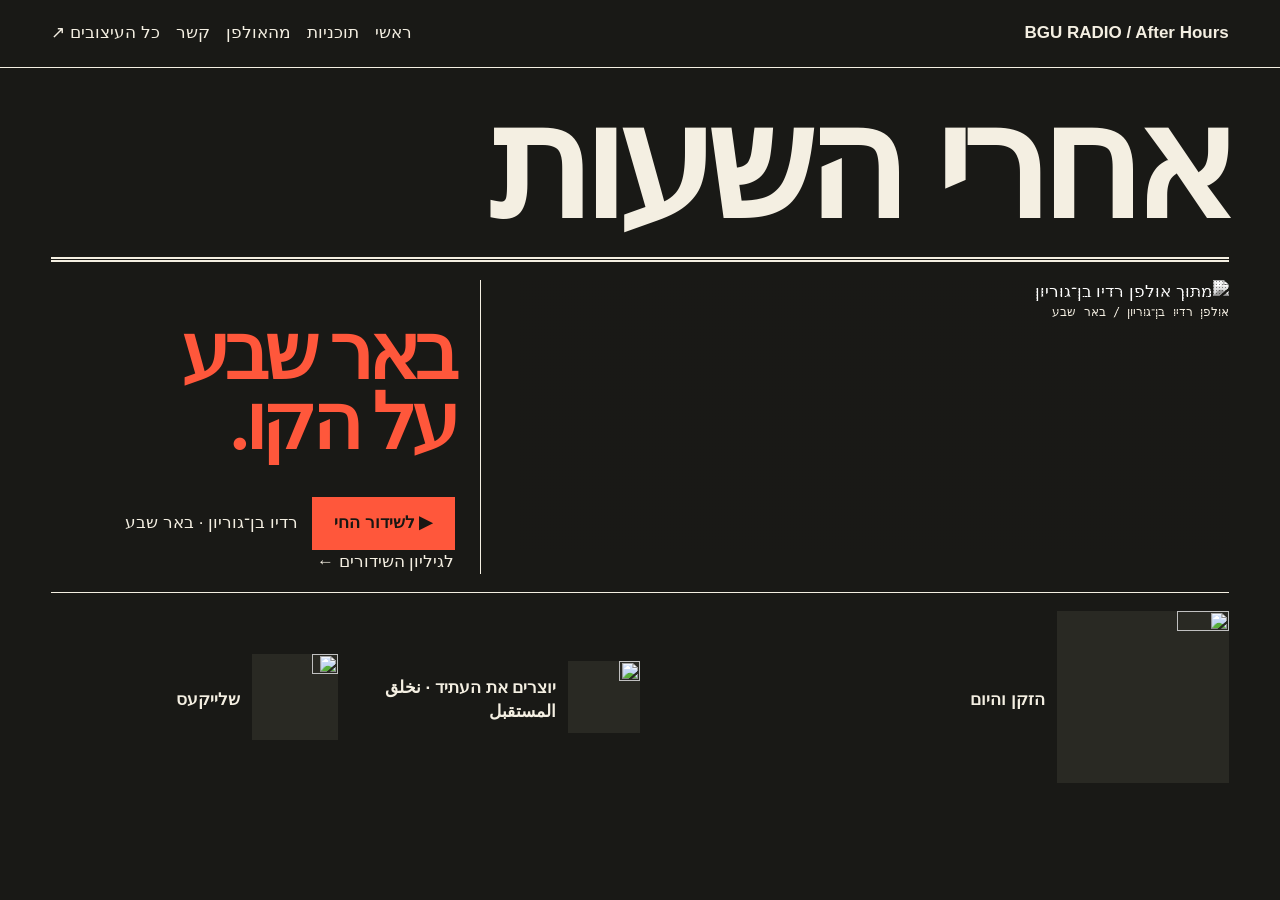
==== index.html @ a6085fd6 "Refine edition-specific archive composition and touch hierarchy" ====
<!doctype html><html dir="rtl" lang="he"><meta charset="utf-8"><meta name="viewport" content="width=device-width,initial-scale=1"><title>After Hours · רדיו בן־גוריון</title><style>*{box-sizing:border-box}body{margin:0;background:var(--bg);color:var(--ink);font:17px/1.45 Arial,sans-serif;padding-bottom:env(safe-area-inset-bottom)}header,main{width:min(1440px,100%);margin:auto;padding-inline:clamp(16px,4vw,70px)}header{min-height:68px;display:flex;align-items:center;justify-content:space-between;gap:14px;border-bottom:1px solid currentColor}nav{display:flex;gap:16px;flex-wrap:wrap}a{color:inherit;text-decoration:none}a:hover{text-decoration:underline}button,input,select{font:inherit;color:inherit;background:var(--panel);border:1px solid currentColor;padding:10px;max-width:100%}button,summary{cursor:pointer}h1,h2,h3,figure,p{margin:0}main{padding-block:24px 70px}h1,h2{line-height:.96;letter-spacing:-.05em}h2{font-size:clamp(28px,4vw,60px);margin-block:.5em}#onair{border:none;padding:14px 22px;background:var(--accent);color:var(--btn);font-weight:800}.receiver{display:flex;gap:14px;align-items:center;flex-wrap:wrap}.receiver span{max-width:28ch}.tile{display:block;min-width:0}.tile img{display:block;width:100%;aspect-ratio:1;object-fit:contain;background:var(--panel)}.tile strong{display:block;margin-top:6px}.tile:hover img{transform:translateY(-3px)}.tile img{transition:transform .24s}.archive{container-type:inline-size}.sleeve-art{position:relative;aspect-ratio:1;margin:0;overflow:hidden;background:var(--paper);color:var(--type);display:grid;align-items:center}.sleeve-art img{width:100%;height:100%;position:absolute;inset:0;object-fit:contain;background:var(--paper)}.letterpress{padding:9%;display:grid;gap:8px}.letterpress strong{line-height:1.05;overflow-wrap:anywhere}.letterpress small{font:12px monospace}.recent-strip{display:flex;overflow:auto;gap:12px}.recent-strip button{flex:0 0 clamp(140px,19%,230px);border:0;padding:0;text-align:start}.recent-strip span,.recent-strip small,.cover-name,summary small{display:block}.recent h3{font-size:28px;margin-block:24px 12px}#groups{display:grid;grid-template-columns:repeat(auto-fit,minmax(min(100%,190px),1fr));gap:20px;margin-top:28px;align-items:start}summary{list-style:none}details[open]{grid-column:1/-1;padding:18px;background:var(--panel)}details[open] summary{max-width:250px}.episode-line{display:flex;gap:14px;width:100%;align-items:center;text-align:start}.episode-line .sleeve-art{width:58px;flex:none}.episode-line small{display:block}#deck:not(:empty){padding:20px;background:var(--panel)}#deck .sleeve-art{max-width:225px}audio,iframe{width:100%;display:block}#stream{display:none}iframe{min-height:250px;border:0}#photo{width:min(100%,620px);max-height:52vh;object-fit:contain;display:block}#credits span{margin-inline-end:12px}[hidden]{display:none!important}.archive button,.archive input{margin-block:4px}section{min-width:0}summary:focus-visible,a:focus-visible,button:focus-visible{outline:3px solid #9976de;outline-offset:3px}@media(max-width:650px){header{align-items:flex-start;flex-direction:column;padding-block:10px;gap:4px}nav{gap:14px;font-size:15px}nav a{padding-block:6px}#groups{grid-template-columns:1fr 1fr;gap:12px}.receiver{gap:8px}.receiver span{font-size:14px}}@media(prefers-reduced-motion:reduce){*,*:before,*:after{animation:none!important;transition:none!important}}:root{--bg:#191916;--ink:#f4efe2;--panel:#292923;--accent:#ff573b;--btn:#171713}.masthead{font-size:clamp(70px,12vw,180px);border-bottom:5px double var(--ink);padding-bottom:18px}.front{display:grid;grid-template-columns:1.65fr 1fr;gap:3vw;padding:18px 0;border-bottom:1px solid}.front figure{position:relative}.front img{width:100%;height:clamp(280px,31vw,440px);object-fit:cover;filter:grayscale(1) contrast(1.12)}figcaption{font:12px monospace}.front article{display:flex;flex-direction:column;justify-content:space-between;border-inline-start:1px solid;padding-inline-start:2vw}.front h2{color:var(--accent);font:900 clamp(55px,6vw,104px)/.91 Georgia,serif;letter-spacing:-.06em}.columns{display:grid;grid-template-columns:2fr 1fr 1fr;gap:16px;margin-top:18px}.columns a{display:flex;align-items:center;gap:12px}.columns img{width:30%}.archive h2{border-block:4px double;font-family:Georgia,serif}.archive #groups{grid-template-columns:2fr 1fr 1fr}.archive details{border-top:2px solid;padding-top:8px}.archive summary{font:bold 24px Georgia,serif}.archive summary small{font:14px monospace}.recent-strip button{background:transparent}@media(max-width:650px){.masthead{font-size:19vw}.front{grid-template-columns:1fr}.front article{display:grid;grid-template-columns:1fr 1fr;gap:10px}.front h2{font-size:46px}.front img{height:28vh}.front a{grid-column:1/-1}.columns{grid-template-columns:1fr}.columns img{width:65px}.archive #groups{grid-template-columns:1fr 1fr}}.archive #groups{display:block}.archive details{padding:12px 0}.archive summary{display:grid;grid-template-columns:minmax(100px,19%) 1fr auto;align-items:center;gap:3%;max-width:none}.archive summary .cover-name{font:900 clamp(25px,4.5vw,76px)/1 Georgia,serif}.archive details[open] summary{max-width:none}.archive .recent-strip button{border-top:2px solid var(--accent);padding-top:8px}.front figure:after{content:"";pointer-events:none;position:absolute;inset:0 0 24px;background-image:radial-gradient(#1b191680 .65px,transparent .85px);background-size:3px 3px}@media(max-width:650px){.archive summary{grid-template-columns:100px 1fr;gap:8px}.archive summary figure{grid-row:span 2}}</style><body data-edition="after-hours"><header><b dir="ltr">BGU RADIO / After Hours</b><nav><a href="#home">ראשי</a><a href="#archive">תוכניות</a><a href="#gallery">מהאולפן</a><a href="#contact">קשר</a><a href="../" target="_blank" rel="noopener">כל העיצובים ↗</a></nav></header><main><section data-page="home"><h1 class="masthead">אחרי השעות</h1><div class="front"><figure><img src="https://qtrypzzcjebvfcihiynt.supabase.co/storage/v1/object/public/base44-prod/public/user_68eeb6ed4dc35dcd85870d6c/b072b77e7_.jpg" alt="מתוך אולפן רדיו בן־גוריון"><figcaption>אולפן רדיו בן־גוריון / באר שבע</figcaption></figure><article><h2>באר שבע<br>על הקו.</h2><div class="receiver"><button id="onair">▶ לשידור החי</button><span id="song">רדיו בן־גוריון · באר שבע</span><audio id="stream" preload="none" src="https://bguradio.co/listen/bguradio/radio.mp3"></audio></div><a href="#archive">לגיליון השידורים ←</a></article></div><div class="columns"><a class="tile" href="#program/%D7%94%D7%96%D7%A7%D7%9F%20%D7%95%D7%94%D7%99%D7%95%D7%9D"><img alt="" src="https://image-cdn-fa.spotifycdn.com/image/ab67656300005f1f829517f4e6b96a2842ede6a0"><strong>הזקן והיום</strong></a><a class="tile" href="#program/%D7%99%D7%95%D7%A6%D7%A8%D7%99%D7%9D%20%D7%90%D7%AA%20%D7%94%D7%A2%D7%AA%D7%99%D7%93%20%C2%B7%20%D9%86%D8%AE%D9%84%D9%82%20%D8%A7%D9%84%D9%85%D8%B3%D8%AA%D9%82%D8%A8%D9%84"><img alt="" src="https://image-cdn-fa.spotifycdn.com/image/ab67656300005f1f78a8c57bec17b2b765a321c3"><strong>יוצרים את העתיד · نخلق المستقبل</strong></a><a class="tile" href="#program/%D7%A9%D7%9C%D7%99%D7%99%D7%A7%D7%A2%D7%A1"><img alt="" src="https://image-cdn-fa.spotifycdn.com/image/ab67656300005f1f22605e929cd873a137c8667e"><strong>שלייקעס</strong></a></div></section><section class="archive" id="archive" data-page="archive" hidden><h2>גיליונות השידור</h2><input type="search" id="query" aria-label="חיפוש תוכנית או שדרן" placeholder="חיפוש תוכנית או שדרן"><div id="deck"></div><p id="total" role="status">טוען הקלטות…</p><div id="groups"></div></section><section data-page="gallery" id="gallery" hidden><h2>מתוך האולפן</h2><img id="photo" alt="צילום מתוך אולפן רדיו בן־גוריון"><button id="prev">הקודמת</button> <span id="count"></span> <button id="next">הבאה</button></section><section data-page="contact" id="contact" hidden><h2>דברו עם האולפן</h2><p>יש לכם רעיון לתוכנית? כתבו לצוות רדיו בן־גוריון.</p><a href="mailto:bguradio2017@gmail.com">bguradio2017@gmail.com</a><p><a href="https://bgu-radio.base44.app/#:~:text=יש%20לכם%20רעיון">לטופס התחנה ↗</a></p><div id="credits"></div></section></main><script src="../main/station.js"></script></body></html>
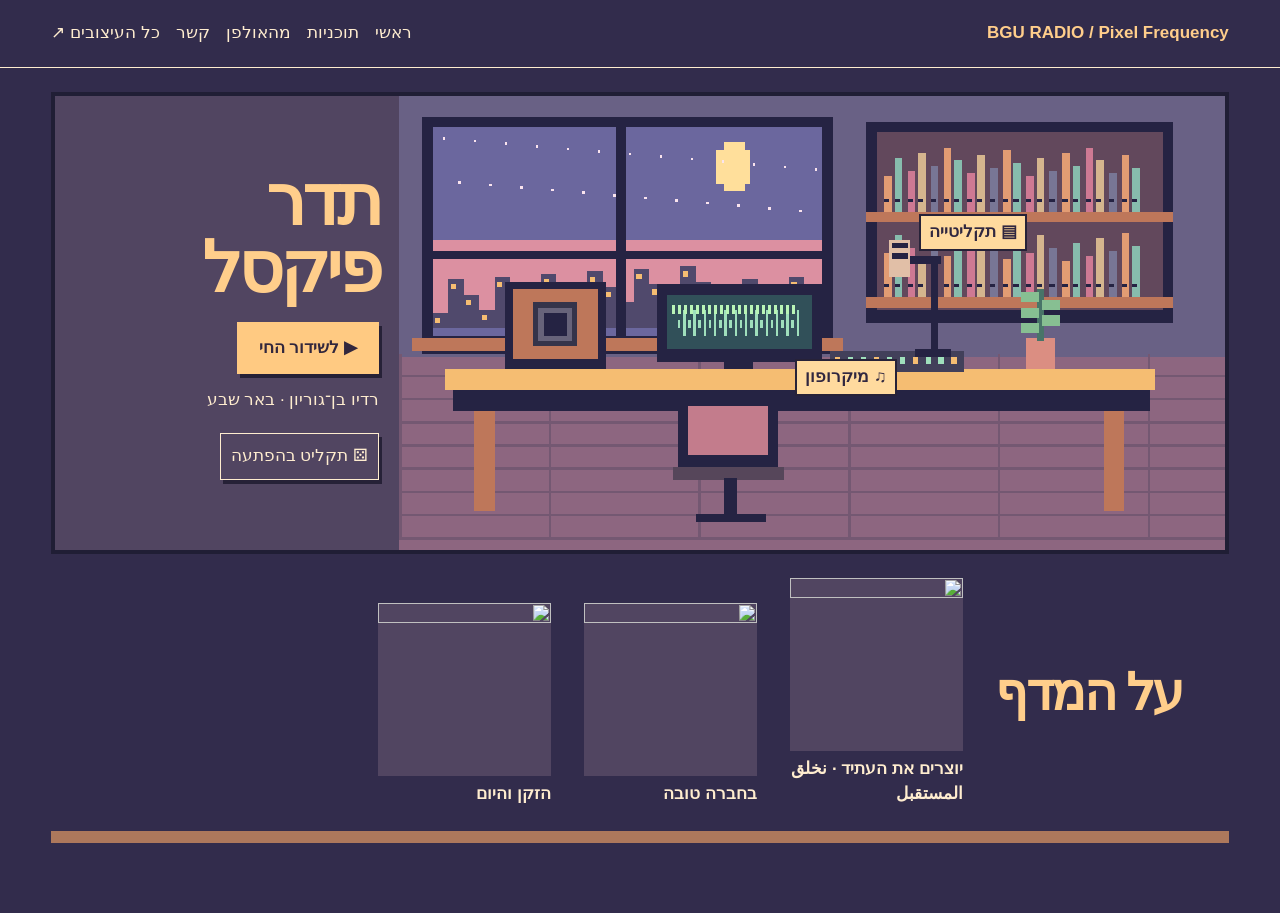
==== commit 5b08f2df: "Refine edition-specific archive composition and touch hierarchy" ====
--- a/index.html
+++ b/index.html
@@ -1 +1,19 @@
-<!doctype html><html dir="rtl" lang="he"><meta charset="utf-8"><meta name="viewport" content="width=device-width,initial-scale=1"><title>After Hours · רדיו בן־גוריון</title><style>*{box-sizing:border-box}body{margin:0;background:var(--bg);color:var(--ink);font:17px/1.45 Arial,sans-serif;padding-bottom:env(safe-area-inset-bottom)}header,main{width:min(1440px,100%);margin:auto;padding-inline:clamp(16px,4vw,70px)}header{min-height:68px;display:flex;align-items:center;justify-content:space-between;gap:14px;border-bottom:1px solid currentColor}nav{display:flex;gap:16px;flex-wrap:wrap}a{color:inherit;text-decoration:none}a:hover{text-decoration:underline}button,input,select{font:inherit;color:inherit;background:var(--panel);border:1px solid currentColor;padding:10px;max-width:100%}button,summary{cursor:pointer}h1,h2,h3,figure,p{margin:0}main{padding-block:24px 70px}h1,h2{line-height:.96;letter-spacing:-.05em}h2{font-size:clamp(28px,4vw,60px);margin-block:.5em}#onair{border:none;padding:14px 22px;background:var(--accent);color:var(--btn);font-weight:800}.receiver{display:flex;gap:14px;align-items:center;flex-wrap:wrap}.receiver span{max-width:28ch}.tile{display:block;min-width:0}.tile img{display:block;width:100%;aspect-ratio:1;object-fit:contain;background:var(--panel)}.tile strong{display:block;margin-top:6px}.tile:hover img{transform:translateY(-3px)}.tile img{transition:transform .24s}.archive{container-type:inline-size}.sleeve-art{position:relative;aspect-ratio:1;margin:0;overflow:hidden;background:var(--paper);color:var(--type);display:grid;align-items:center}.sleeve-art img{width:100%;height:100%;position:absolute;inset:0;object-fit:contain;background:var(--paper)}.letterpress{padding:9%;display:grid;gap:8px}.letterpress strong{line-height:1.05;overflow-wrap:anywhere}.letterpress small{font:12px monospace}.recent-strip{display:flex;overflow:auto;gap:12px}.recent-strip button{flex:0 0 clamp(140px,19%,230px);border:0;padding:0;text-align:start}.recent-strip span,.recent-strip small,.cover-name,summary small{display:block}.recent h3{font-size:28px;margin-block:24px 12px}#groups{display:grid;grid-template-columns:repeat(auto-fit,minmax(min(100%,190px),1fr));gap:20px;margin-top:28px;align-items:start}summary{list-style:none}details[open]{grid-column:1/-1;padding:18px;background:var(--panel)}details[open] summary{max-width:250px}.episode-line{display:flex;gap:14px;width:100%;align-items:center;text-align:start}.episode-line .sleeve-art{width:58px;flex:none}.episode-line small{display:block}#deck:not(:empty){padding:20px;background:var(--panel)}#deck .sleeve-art{max-width:225px}audio,iframe{width:100%;display:block}#stream{display:none}iframe{min-height:250px;border:0}#photo{width:min(100%,620px);max-height:52vh;object-fit:contain;display:block}#credits span{margin-inline-end:12px}[hidden]{display:none!important}.archive button,.archive input{margin-block:4px}section{min-width:0}summary:focus-visible,a:focus-visible,button:focus-visible{outline:3px solid #9976de;outline-offset:3px}@media(max-width:650px){header{align-items:flex-start;flex-direction:column;padding-block:10px;gap:4px}nav{gap:14px;font-size:15px}nav a{padding-block:6px}#groups{grid-template-columns:1fr 1fr;gap:12px}.receiver{gap:8px}.receiver span{font-size:14px}}@media(prefers-reduced-motion:reduce){*,*:before,*:after{animation:none!important;transition:none!important}}:root{--bg:#191916;--ink:#f4efe2;--panel:#292923;--accent:#ff573b;--btn:#171713}.masthead{font-size:clamp(70px,12vw,180px);border-bottom:5px double var(--ink);padding-bottom:18px}.front{display:grid;grid-template-columns:1.65fr 1fr;gap:3vw;padding:18px 0;border-bottom:1px solid}.front figure{position:relative}.front img{width:100%;height:clamp(280px,31vw,440px);object-fit:cover;filter:grayscale(1) contrast(1.12)}figcaption{font:12px monospace}.front article{display:flex;flex-direction:column;justify-content:space-between;border-inline-start:1px solid;padding-inline-start:2vw}.front h2{color:var(--accent);font:900 clamp(55px,6vw,104px)/.91 Georgia,serif;letter-spacing:-.06em}.columns{display:grid;grid-template-columns:2fr 1fr 1fr;gap:16px;margin-top:18px}.columns a{display:flex;align-items:center;gap:12px}.columns img{width:30%}.archive h2{border-block:4px double;font-family:Georgia,serif}.archive #groups{grid-template-columns:2fr 1fr 1fr}.archive details{border-top:2px solid;padding-top:8px}.archive summary{font:bold 24px Georgia,serif}.archive summary small{font:14px monospace}.recent-strip button{background:transparent}@media(max-width:650px){.masthead{font-size:19vw}.front{grid-template-columns:1fr}.front article{display:grid;grid-template-columns:1fr 1fr;gap:10px}.front h2{font-size:46px}.front img{height:28vh}.front a{grid-column:1/-1}.columns{grid-template-columns:1fr}.columns img{width:65px}.archive #groups{grid-template-columns:1fr 1fr}}.archive #groups{display:block}.archive details{padding:12px 0}.archive summary{display:grid;grid-template-columns:minmax(100px,19%) 1fr auto;align-items:center;gap:3%;max-width:none}.archive summary .cover-name{font:900 clamp(25px,4.5vw,76px)/1 Georgia,serif}.archive details[open] summary{max-width:none}.archive .recent-strip button{border-top:2px solid var(--accent);padding-top:8px}.front figure:after{content:"";pointer-events:none;position:absolute;inset:0 0 24px;background-image:radial-gradient(#1b191680 .65px,transparent .85px);background-size:3px 3px}@media(max-width:650px){.archive summary{grid-template-columns:100px 1fr;gap:8px}.archive summary figure{grid-row:span 2}}</style><body data-edition="after-hours"><header><b dir="ltr">BGU RADIO / After Hours</b><nav><a href="#home">ראשי</a><a href="#archive">תוכניות</a><a href="#gallery">מהאולפן</a><a href="#contact">קשר</a><a href="../" target="_blank" rel="noopener">כל העיצובים ↗</a></nav></header><main><section data-page="home"><h1 class="masthead">אחרי השעות</h1><div class="front"><figure><img src="https://qtrypzzcjebvfcihiynt.supabase.co/storage/v1/object/public/base44-prod/public/user_68eeb6ed4dc35dcd85870d6c/b072b77e7_.jpg" alt="מתוך אולפן רדיו בן־גוריון"><figcaption>אולפן רדיו בן־גוריון / באר שבע</figcaption></figure><article><h2>באר שבע<br>על הקו.</h2><div class="receiver"><button id="onair">▶ לשידור החי</button><span id="song">רדיו בן־גוריון · באר שבע</span><audio id="stream" preload="none" src="https://bguradio.co/listen/bguradio/radio.mp3"></audio></div><a href="#archive">לגיליון השידורים ←</a></article></div><div class="columns"><a class="tile" href="#program/%D7%94%D7%96%D7%A7%D7%9F%20%D7%95%D7%94%D7%99%D7%95%D7%9D"><img alt="" src="https://image-cdn-fa.spotifycdn.com/image/ab67656300005f1f829517f4e6b96a2842ede6a0"><strong>הזקן והיום</strong></a><a class="tile" href="#program/%D7%99%D7%95%D7%A6%D7%A8%D7%99%D7%9D%20%D7%90%D7%AA%20%D7%94%D7%A2%D7%AA%D7%99%D7%93%20%C2%B7%20%D9%86%D8%AE%D9%84%D9%82%20%D8%A7%D9%84%D9%85%D8%B3%D8%AA%D9%82%D8%A8%D9%84"><img alt="" src="https://image-cdn-fa.spotifycdn.com/image/ab67656300005f1f78a8c57bec17b2b765a321c3"><strong>יוצרים את העתיד · نخلق المستقبل</strong></a><a class="tile" href="#program/%D7%A9%D7%9C%D7%99%D7%99%D7%A7%D7%A2%D7%A1"><img alt="" src="https://image-cdn-fa.spotifycdn.com/image/ab67656300005f1f22605e929cd873a137c8667e"><strong>שלייקעס</strong></a></div></section><section class="archive" id="archive" data-page="archive" hidden><h2>גיליונות השידור</h2><input type="search" id="query" aria-label="חיפוש תוכנית או שדרן" placeholder="חיפוש תוכנית או שדרן"><div id="deck"></div><p id="total" role="status">טוען הקלטות…</p><div id="groups"></div></section><section data-page="gallery" id="gallery" hidden><h2>מתוך האולפן</h2><img id="photo" alt="צילום מתוך אולפן רדיו בן־גוריון"><button id="prev">הקודמת</button> <span id="count"></span> <button id="next">הבאה</button></section><section data-page="contact" id="contact" hidden><h2>דברו עם האולפן</h2><p>יש לכם רעיון לתוכנית? כתבו לצוות רדיו בן־גוריון.</p><a href="mailto:bguradio2017@gmail.com">bguradio2017@gmail.com</a><p><a href="https://bgu-radio.base44.app/#:~:text=יש%20לכם%20רעיון">לטופס התחנה ↗</a></p><div id="credits"></div></section></main><script src="../main/station.js"></script></body></html>+<!doctype html><html dir="rtl" lang="he"><meta charset="utf-8"><meta name="viewport" content="width=device-width,initial-scale=1"><title>Pixel Frequency · רדיו בן־גוריון</title><style>*{box-sizing:border-box}body{margin:0;background:var(--bg);color:var(--ink);font:17px/1.45 Arial,sans-serif;padding-bottom:env(safe-area-inset-bottom)}header,main{width:min(1440px,100%);margin:auto;padding-inline:clamp(16px,4vw,70px)}header{min-height:68px;display:flex;align-items:center;justify-content:space-between;gap:14px;border-bottom:1px solid currentColor}nav{display:flex;gap:16px;flex-wrap:wrap}a{color:inherit;text-decoration:none}a:hover{text-decoration:underline}button,input,select{font:inherit;color:inherit;background:var(--panel);border:1px solid currentColor;padding:10px;max-width:100%}button,summary{cursor:pointer}h1,h2,h3,figure,p{margin:0}main{padding-block:24px 70px}h1,h2{line-height:.96;letter-spacing:-.05em}h2{font-size:clamp(28px,4vw,60px);margin-block:.5em}#onair{border:none;padding:14px 22px;background:var(--accent);color:var(--btn);font-weight:800}.receiver{display:flex;gap:14px;align-items:center;flex-wrap:wrap}.receiver span{max-width:28ch}.tile{display:block;min-width:0}.tile img{display:block;width:100%;aspect-ratio:1;object-fit:contain;background:var(--panel)}.tile strong{display:block;margin-top:6px}.tile:hover img{transform:translateY(-3px)}.tile img{transition:transform .24s}.archive{container-type:inline-size}.sleeve-art{position:relative;aspect-ratio:1;margin:0;overflow:hidden;background:var(--paper);color:var(--type);display:grid;align-items:center}.sleeve-art img{width:100%;height:100%;position:absolute;inset:0;object-fit:contain;background:var(--paper)}.letterpress{padding:9%;display:grid;gap:8px}.letterpress strong{line-height:1.05;overflow-wrap:anywhere}.letterpress small{font:12px monospace}.recent-strip{display:flex;overflow:auto;gap:12px}.recent-strip button{flex:0 0 clamp(140px,19%,230px);border:0;padding:0;text-align:start}.recent-strip span,.recent-strip small,.cover-name,summary small{display:block}.recent h3{font-size:28px;margin-block:24px 12px}#groups{display:grid;grid-template-columns:repeat(auto-fit,minmax(min(100%,190px),1fr));gap:20px;margin-top:28px;align-items:start}summary{list-style:none}details[open]{grid-column:1/-1;padding:18px;background:var(--panel)}details[open] summary{max-width:250px}.episode-line{display:flex;gap:14px;width:100%;align-items:center;text-align:start}.episode-line .sleeve-art{width:58px;flex:none}.episode-line small{display:block}#deck:not(:empty){padding:20px;background:var(--panel)}#deck .sleeve-art{max-width:225px}audio,iframe{width:100%;display:block}#stream{display:none}iframe{min-height:250px;border:0}#photo{width:min(100%,620px);max-height:52vh;object-fit:contain;display:block}#credits span{margin-inline-end:12px}[hidden]{display:none!important}.archive button,.archive input{margin-block:4px}section{min-width:0}summary:focus-visible,a:focus-visible,button:focus-visible{outline:3px solid #9976de;outline-offset:3px}@media(max-width:650px){header{align-items:flex-start;flex-direction:column;padding-block:10px;gap:4px}nav{gap:14px;font-size:15px}nav a{padding-block:6px}#groups{grid-template-columns:1fr 1fr;gap:12px}.receiver{gap:8px}.receiver span{font-size:14px}}@media(prefers-reduced-motion:reduce){*,*:before,*:after{animation:none!important;transition:none!important}}:root{--bg:#322c4c;--ink:#ffedcf;--panel:#514561;--accent:#ffca82;--btn:#32273d}header b,.radio h1,.rack h2{color:#ffce8b}.studio{display:grid;grid-template-columns:2.4fr 1fr;background:#514561;border:4px solid #201e35}.room{position:relative}.room canvas{width:100%;height:100%;object-fit:fill;display:block;image-rendering:pixelated}.room a,.room button{position:absolute;border:2px solid #272238;background:#ffda9e;color:#302740;padding:4px 8px;font-weight:bold}.shelves{left:63%;top:26%}.mic{left:48%;top:58%}.radio{padding:20px;align-self:center}.radio h1{font-size:clamp(40px,5.5vw,90px);margin-bottom:20px}.radio button{box-shadow:3px 4px #262137}.radio button:active{transform:translate(2px,2px)}#shuffle{margin-top:20px}.rack{display:flex;align-items:end;gap:3%;padding:24px 4%;border-bottom:12px solid #ad785c}.rack .tile{width:16%}.rack h2{align-self:center}.archive #groups{gap:18px 8px}.archive details{border-bottom:8px solid #a67358;padding:4px}.archive summary{border:2px solid #291f38;background:#e7cba5;color:#312940;padding:6px}.playing .mic{animation:lamp 1.5s steps(2,end) infinite}@keyframes lamp{50%{background:#99e4b9}}@media(max-width:650px){.studio{grid-template-columns:1fr}.room{aspect-ratio:320/176}.radio{display:grid;grid-template-columns:1fr auto;gap:8px;padding:12px}.radio h1{font-size:34px;margin:0}.radio .receiver{grid-row:2;grid-column:1/-1}.radio #shuffle{margin:0;font-size:14px}.rack{flex-wrap:wrap;padding:12px 0}.rack h2{width:100%}.rack .tile{width:31%}.room a,.room button{font-size:14px;min-height:38px}}.rack .tile{transition:transform .18s;transform-origin:center bottom}.rack .tile:is(:hover,:focus-visible){transform:rotate(-4deg) translateY(-4px)}.room:after{content:"";position:absolute;pointer-events:none;left:33%;top:46%;width:15%;height:2%;background:repeating-linear-gradient(90deg,#b9f5b6 0 3px,transparent 3px 6px);animation:signal 1.2s steps(5,end) infinite alternate}@keyframes signal{to{clip-path:inset(0 70% 0 0)}}.archive #groups{gap:6px 8px;background:repeating-linear-gradient(0deg,#4a3448 0 4px,#372c46 4px 8px);padding:14px;border:4px solid #211b31}.archive .recent-strip button{background:#261e36;padding:6px;color:#ffe6bf}.archive .recent-strip img{width:100%}.archive summary:focus-visible{outline-color:#a8f7c1}</style><body data-edition="pixel-frequency"><header><b dir="ltr">BGU RADIO / Pixel Frequency</b><nav><a href="#home">ראשי</a><a href="#archive">תוכניות</a><a href="#gallery">מהאולפן</a><a href="#contact">קשר</a><a href="../" target="_blank" rel="noopener">כל העיצובים ↗</a></nav></header><main><section data-page="home"><div class="studio"><div class="room"><canvas width="320" height="176" role="img" aria-label="אולפן מאויר בשעת שקיעה, עם תקליטייה ומיקרופון"></canvas><a class="shelves" href="#archive">▤ תקליטייה</a><button class="mic" onclick="document.getElementById('onair').click()">♫ מיקרופון</button></div><div class="radio"><h1>תדר פיקסל</h1><div class="receiver"><button id="onair">▶ לשידור החי</button><span id="song">רדיו בן־גוריון · באר שבע</span><audio id="stream" preload="none" src="https://bguradio.co/listen/bguradio/radio.mp3"></audio></div><button id="shuffle">⚄ תקליט בהפתעה</button></div></div><section class="rack"><h2>על המדף</h2><a class="tile" href="#program/%D7%99%D7%95%D7%A6%D7%A8%D7%99%D7%9D%20%D7%90%D7%AA%20%D7%94%D7%A2%D7%AA%D7%99%D7%93%20%C2%B7%20%D9%86%D8%AE%D9%84%D9%82%20%D8%A7%D9%84%D9%85%D8%B3%D8%AA%D9%82%D8%A8%D9%84"><img alt="" src="https://image-cdn-fa.spotifycdn.com/image/ab67656300005f1f78a8c57bec17b2b765a321c3"><strong>יוצרים את העתיד · نخلق المستقبل</strong></a><a class="tile" href="#program/%D7%91%D7%97%D7%91%D7%A8%D7%94%20%D7%98%D7%95%D7%91%D7%94"><img alt="" src="https://image-cdn-ak.spotifycdn.com/image/ab67656300005f1f9d10866cc034662153797955"><strong>בחברה טובה</strong></a><a class="tile" href="#program/%D7%94%D7%96%D7%A7%D7%9F%20%D7%95%D7%94%D7%99%D7%95%D7%9D"><img alt="" src="https://image-cdn-fa.spotifycdn.com/image/ab67656300005f1f829517f4e6b96a2842ede6a0"><strong>הזקן והיום</strong></a></section></section><section class="archive" id="archive" data-page="archive" hidden><h2>תקליטיית האולפן</h2><input type="search" id="query" aria-label="חיפוש תוכנית או שדרן" placeholder="חיפוש תוכנית או שדרן"><div id="deck"></div><p id="total" role="status">טוען הקלטות…</p><div id="groups"></div></section><section data-page="gallery" id="gallery" hidden><h2>מתוך האולפן</h2><img id="photo" alt="צילום מתוך אולפן רדיו בן־גוריון"><button id="prev">הקודמת</button> <span id="count"></span> <button id="next">הבאה</button></section><section data-page="contact" id="contact" hidden><h2>דברו עם האולפן</h2><p>יש לכם רעיון לתוכנית? כתבו לצוות רדיו בן־גוריון.</p><a href="mailto:bguradio2017@gmail.com">bguradio2017@gmail.com</a><p><a href="https://bgu-radio.base44.app/#:~:text=יש%20לכם%20רעיון">לטופס התחנה ↗</a></p><div id="credits"></div></section></main><script src="../main/station.js"></script><script>const canvas=document.querySelector('canvas'),ctx=canvas.getContext('2d');
+const rect=(x,y,w,h,c)=>{ctx.fillStyle=c;ctx.fillRect(x,y,w,h)};
+const ink='#252343',wood='#be775a',gold='#f5bd72',mint='#9fe0bc';
+function drawRoom(){
+rect(0,0,320,176,'#696185');rect(0,101,320,75,'#8d6680');
+for(let y=108;y<176;y+=9){rect(0,y,320,1,'#745872');for(let x=y%3*23;x<320;x+=58)rect(x,y-8,1,8,'#745872')}
+rect(9,8,159,92,ink);rect(13,12,151,81,'#6b679e');rect(13,56,151,30,'#dc90a1');rect(123,21,13,13,'#ffdf9b');rect(126,18,8,19,'#ffdf9b');
+for(let i=0;i<25;i++){rect(17+i*6,16+(i*17)%33,1,1,'#fae4ee');let h=6+(i*13)%19;rect(13+i*6,90-h,6,h,'#50496c');rect(14+i*6,92-h,2,2,gold)}
+rect(84,10,4,85,ink);rect(13,60,151,3,ink);rect(5,94,167,5,wood);
+rect(181,10,119,78,ink);rect(185,14,111,69,'#62485c');
+for(let row=0;row<2;row++){for(let i=0;i<22;i++){let x=188+i*4.6|0,h=14+(i*7+row*3)%12;rect(x,45+row*33-h,3,h,['#e29c73','#87bcad','#ce7993','#d5b58e','#787695'][i%5]);rect(x,40+row*33,2,1,ink)}rect(181,45+row*33,119,4,wood)}
+rect(21,111,270,11,ink);rect(18,106,275,8,gold);rect(29,122,8,39,wood);rect(273,122,8,39,wood);
+rect(41,72,39,34,ink);rect(44,75,33,27,wood);for(let k of [0,1,2]){rect(52+k*2,80+k*2,17-k*4,17-k*4,['#35344a','#67637a',ink][k])}
+rect(100,73,64,30,ink);rect(104,77,56,21,'#315059');for(let i=0;i<24;i++){let h=3+(i*7)%14;rect(108+i*2,88-(h>>1),1,h,mint)}rect(126,102,11,4,ink);
+rect(167,99,52,8,'#42405a');for(let i=0;i<10;i++)rect(169+i*5,101,2,3,i%3?mint:gold);
+rect(206,65,3,35,ink);rect(195,62,15,3,ink);rect(190,56,8,14,'#e1bfa7');rect(191,57,6,2,ink);rect(191,61,6,2,ink);rect(200,98,14,3,ink);
+rect(243,94,11,12,'#db8e82');rect(247,75,3,20,'#487468');for(let i=0;i<5;i++)rect(241+i%2*8,76+i*3,7,4,'#87bf92');
+rect(108,117,39,28,ink);rect(112,120,31,19,'#c37c8c');rect(106,144,43,5,'#56465a');rect(126,148,5,14,ink);rect(115,162,27,3,ink);
+}drawRoom();</script></body></html>
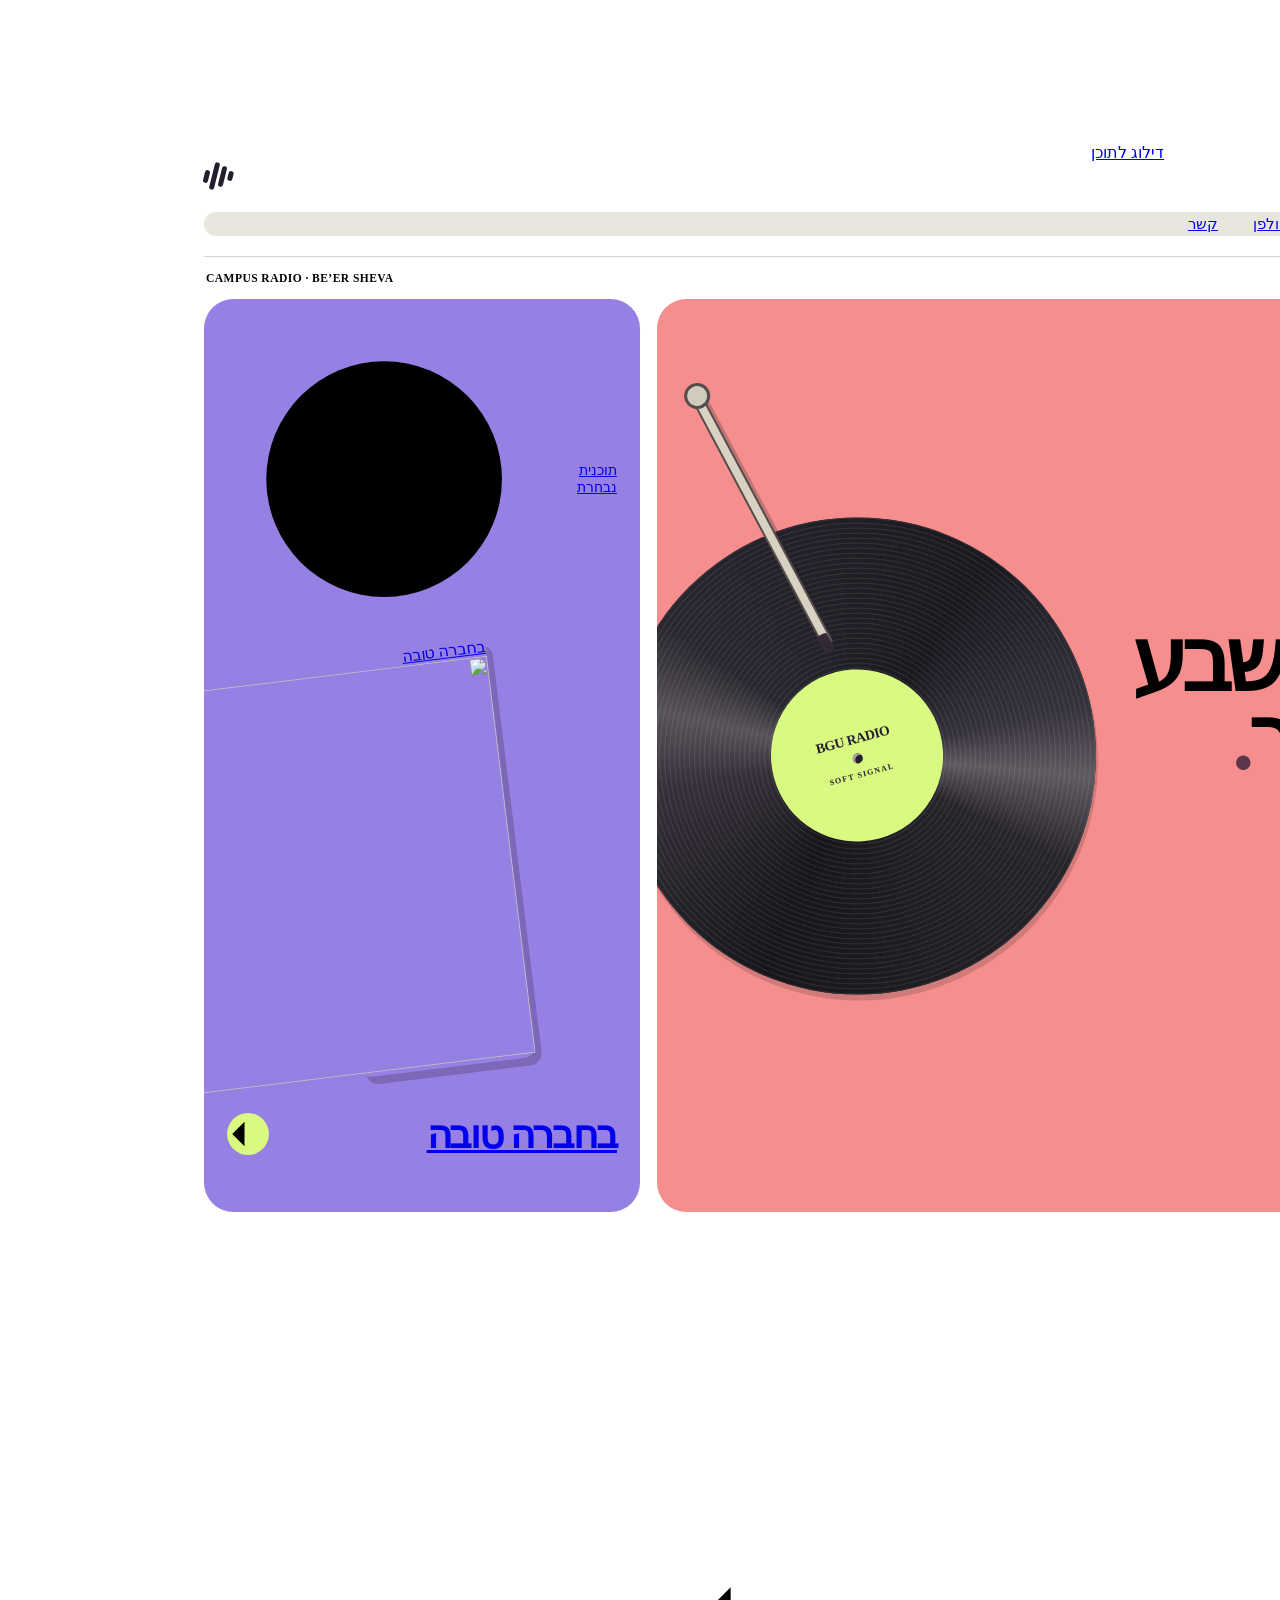
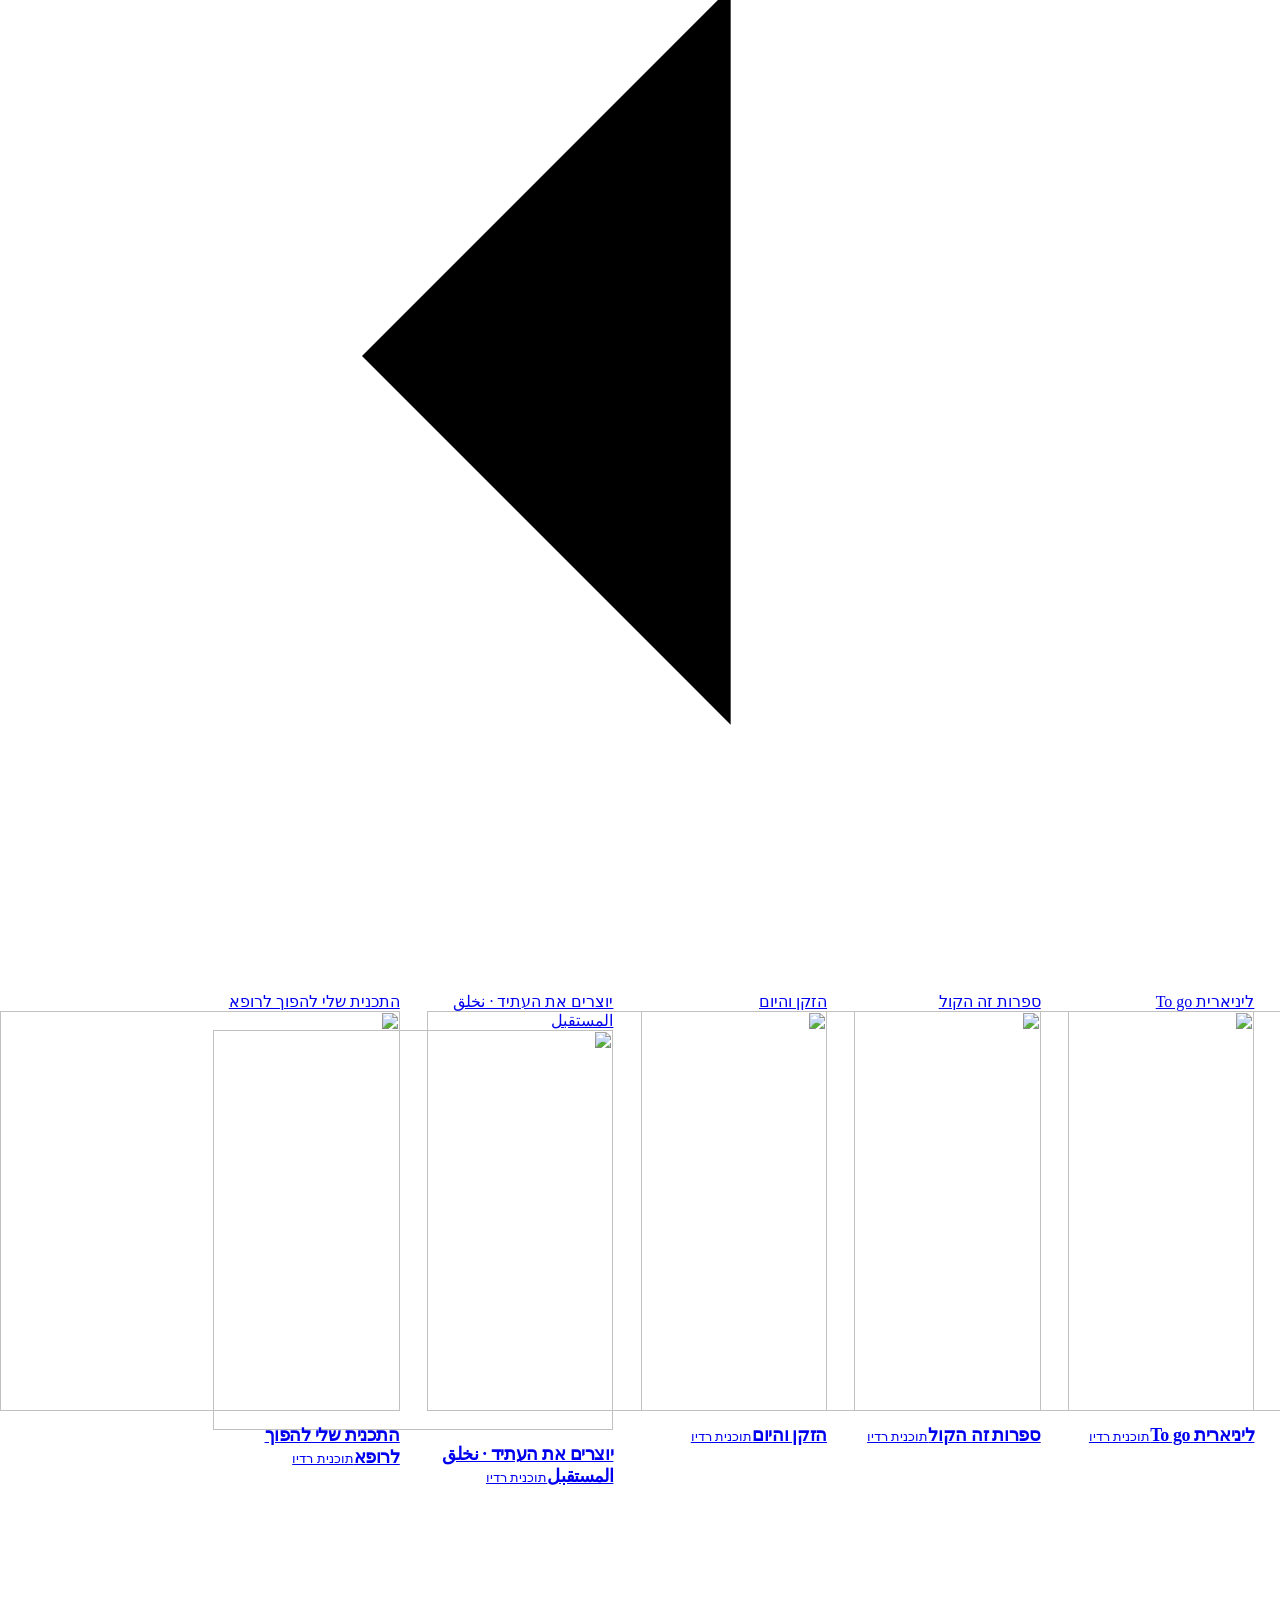
==== commit 58825f79: "Recompose Soft Signal around the live deck and cover library [skip ci]" ====
--- a/index.html
+++ b/index.html
@@ -1,19 +1,43 @@
-<!doctype html><html dir="rtl" lang="he"><meta charset="utf-8"><meta name="viewport" content="width=device-width,initial-scale=1"><title>Pixel Frequency · רדיו בן־גוריון</title><style>*{box-sizing:border-box}body{margin:0;background:var(--bg);color:var(--ink);font:17px/1.45 Arial,sans-serif;padding-bottom:env(safe-area-inset-bottom)}header,main{width:min(1440px,100%);margin:auto;padding-inline:clamp(16px,4vw,70px)}header{min-height:68px;display:flex;align-items:center;justify-content:space-between;gap:14px;border-bottom:1px solid currentColor}nav{display:flex;gap:16px;flex-wrap:wrap}a{color:inherit;text-decoration:none}a:hover{text-decoration:underline}button,input,select{font:inherit;color:inherit;background:var(--panel);border:1px solid currentColor;padding:10px;max-width:100%}button,summary{cursor:pointer}h1,h2,h3,figure,p{margin:0}main{padding-block:24px 70px}h1,h2{line-height:.96;letter-spacing:-.05em}h2{font-size:clamp(28px,4vw,60px);margin-block:.5em}#onair{border:none;padding:14px 22px;background:var(--accent);color:var(--btn);font-weight:800}.receiver{display:flex;gap:14px;align-items:center;flex-wrap:wrap}.receiver span{max-width:28ch}.tile{display:block;min-width:0}.tile img{display:block;width:100%;aspect-ratio:1;object-fit:contain;background:var(--panel)}.tile strong{display:block;margin-top:6px}.tile:hover img{transform:translateY(-3px)}.tile img{transition:transform .24s}.archive{container-type:inline-size}.sleeve-art{position:relative;aspect-ratio:1;margin:0;overflow:hidden;background:var(--paper);color:var(--type);display:grid;align-items:center}.sleeve-art img{width:100%;height:100%;position:absolute;inset:0;object-fit:contain;background:var(--paper)}.letterpress{padding:9%;display:grid;gap:8px}.letterpress strong{line-height:1.05;overflow-wrap:anywhere}.letterpress small{font:12px monospace}.recent-strip{display:flex;overflow:auto;gap:12px}.recent-strip button{flex:0 0 clamp(140px,19%,230px);border:0;padding:0;text-align:start}.recent-strip span,.recent-strip small,.cover-name,summary small{display:block}.recent h3{font-size:28px;margin-block:24px 12px}#groups{display:grid;grid-template-columns:repeat(auto-fit,minmax(min(100%,190px),1fr));gap:20px;margin-top:28px;align-items:start}summary{list-style:none}details[open]{grid-column:1/-1;padding:18px;background:var(--panel)}details[open] summary{max-width:250px}.episode-line{display:flex;gap:14px;width:100%;align-items:center;text-align:start}.episode-line .sleeve-art{width:58px;flex:none}.episode-line small{display:block}#deck:not(:empty){padding:20px;background:var(--panel)}#deck .sleeve-art{max-width:225px}audio,iframe{width:100%;display:block}#stream{display:none}iframe{min-height:250px;border:0}#photo{width:min(100%,620px);max-height:52vh;object-fit:contain;display:block}#credits span{margin-inline-end:12px}[hidden]{display:none!important}.archive button,.archive input{margin-block:4px}section{min-width:0}summary:focus-visible,a:focus-visible,button:focus-visible{outline:3px solid #9976de;outline-offset:3px}@media(max-width:650px){header{align-items:flex-start;flex-direction:column;padding-block:10px;gap:4px}nav{gap:14px;font-size:15px}nav a{padding-block:6px}#groups{grid-template-columns:1fr 1fr;gap:12px}.receiver{gap:8px}.receiver span{font-size:14px}}@media(prefers-reduced-motion:reduce){*,*:before,*:after{animation:none!important;transition:none!important}}:root{--bg:#322c4c;--ink:#ffedcf;--panel:#514561;--accent:#ffca82;--btn:#32273d}header b,.radio h1,.rack h2{color:#ffce8b}.studio{display:grid;grid-template-columns:2.4fr 1fr;background:#514561;border:4px solid #201e35}.room{position:relative}.room canvas{width:100%;height:100%;object-fit:fill;display:block;image-rendering:pixelated}.room a,.room button{position:absolute;border:2px solid #272238;background:#ffda9e;color:#302740;padding:4px 8px;font-weight:bold}.shelves{left:63%;top:26%}.mic{left:48%;top:58%}.radio{padding:20px;align-self:center}.radio h1{font-size:clamp(40px,5.5vw,90px);margin-bottom:20px}.radio button{box-shadow:3px 4px #262137}.radio button:active{transform:translate(2px,2px)}#shuffle{margin-top:20px}.rack{display:flex;align-items:end;gap:3%;padding:24px 4%;border-bottom:12px solid #ad785c}.rack .tile{width:16%}.rack h2{align-self:center}.archive #groups{gap:18px 8px}.archive details{border-bottom:8px solid #a67358;padding:4px}.archive summary{border:2px solid #291f38;background:#e7cba5;color:#312940;padding:6px}.playing .mic{animation:lamp 1.5s steps(2,end) infinite}@keyframes lamp{50%{background:#99e4b9}}@media(max-width:650px){.studio{grid-template-columns:1fr}.room{aspect-ratio:320/176}.radio{display:grid;grid-template-columns:1fr auto;gap:8px;padding:12px}.radio h1{font-size:34px;margin:0}.radio .receiver{grid-row:2;grid-column:1/-1}.radio #shuffle{margin:0;font-size:14px}.rack{flex-wrap:wrap;padding:12px 0}.rack h2{width:100%}.rack .tile{width:31%}.room a,.room button{font-size:14px;min-height:38px}}.rack .tile{transition:transform .18s;transform-origin:center bottom}.rack .tile:is(:hover,:focus-visible){transform:rotate(-4deg) translateY(-4px)}.room:after{content:"";position:absolute;pointer-events:none;left:33%;top:46%;width:15%;height:2%;background:repeating-linear-gradient(90deg,#b9f5b6 0 3px,transparent 3px 6px);animation:signal 1.2s steps(5,end) infinite alternate}@keyframes signal{to{clip-path:inset(0 70% 0 0)}}.archive #groups{gap:6px 8px;background:repeating-linear-gradient(0deg,#4a3448 0 4px,#372c46 4px 8px);padding:14px;border:4px solid #211b31}.archive .recent-strip button{background:#261e36;padding:6px;color:#ffe6bf}.archive .recent-strip img{width:100%}.archive summary:focus-visible{outline-color:#a8f7c1}</style><body data-edition="pixel-frequency"><header><b dir="ltr">BGU RADIO / Pixel Frequency</b><nav><a href="#home">ראשי</a><a href="#archive">תוכניות</a><a href="#gallery">מהאולפן</a><a href="#contact">קשר</a><a href="../" target="_blank" rel="noopener">כל העיצובים ↗</a></nav></header><main><section data-page="home"><div class="studio"><div class="room"><canvas width="320" height="176" role="img" aria-label="אולפן מאויר בשעת שקיעה, עם תקליטייה ומיקרופון"></canvas><a class="shelves" href="#archive">▤ תקליטייה</a><button class="mic" onclick="document.getElementById('onair').click()">♫ מיקרופון</button></div><div class="radio"><h1>תדר פיקסל</h1><div class="receiver"><button id="onair">▶ לשידור החי</button><span id="song">רדיו בן־גוריון · באר שבע</span><audio id="stream" preload="none" src="https://bguradio.co/listen/bguradio/radio.mp3"></audio></div><button id="shuffle">⚄ תקליט בהפתעה</button></div></div><section class="rack"><h2>על המדף</h2><a class="tile" href="#program/%D7%99%D7%95%D7%A6%D7%A8%D7%99%D7%9D%20%D7%90%D7%AA%20%D7%94%D7%A2%D7%AA%D7%99%D7%93%20%C2%B7%20%D9%86%D8%AE%D9%84%D9%82%20%D8%A7%D9%84%D9%85%D8%B3%D8%AA%D9%82%D8%A8%D9%84"><img alt="" src="https://image-cdn-fa.spotifycdn.com/image/ab67656300005f1f78a8c57bec17b2b765a321c3"><strong>יוצרים את העתיד · نخلق المستقبل</strong></a><a class="tile" href="#program/%D7%91%D7%97%D7%91%D7%A8%D7%94%20%D7%98%D7%95%D7%91%D7%94"><img alt="" src="https://image-cdn-ak.spotifycdn.com/image/ab67656300005f1f9d10866cc034662153797955"><strong>בחברה טובה</strong></a><a class="tile" href="#program/%D7%94%D7%96%D7%A7%D7%9F%20%D7%95%D7%94%D7%99%D7%95%D7%9D"><img alt="" src="https://image-cdn-fa.spotifycdn.com/image/ab67656300005f1f829517f4e6b96a2842ede6a0"><strong>הזקן והיום</strong></a></section></section><section class="archive" id="archive" data-page="archive" hidden><h2>תקליטיית האולפן</h2><input type="search" id="query" aria-label="חיפוש תוכנית או שדרן" placeholder="חיפוש תוכנית או שדרן"><div id="deck"></div><p id="total" role="status">טוען הקלטות…</p><div id="groups"></div></section><section data-page="gallery" id="gallery" hidden><h2>מתוך האולפן</h2><img id="photo" alt="צילום מתוך אולפן רדיו בן־גוריון"><button id="prev">הקודמת</button> <span id="count"></span> <button id="next">הבאה</button></section><section data-page="contact" id="contact" hidden><h2>דברו עם האולפן</h2><p>יש לכם רעיון לתוכנית? כתבו לצוות רדיו בן־גוריון.</p><a href="mailto:bguradio2017@gmail.com">bguradio2017@gmail.com</a><p><a href="https://bgu-radio.base44.app/#:~:text=יש%20לכם%20רעיון">לטופס התחנה ↗</a></p><div id="credits"></div></section></main><script src="../main/station.js"></script><script>const canvas=document.querySelector('canvas'),ctx=canvas.getContext('2d');
-const rect=(x,y,w,h,c)=>{ctx.fillStyle=c;ctx.fillRect(x,y,w,h)};
-const ink='#252343',wood='#be775a',gold='#f5bd72',mint='#9fe0bc';
-function drawRoom(){
-rect(0,0,320,176,'#696185');rect(0,101,320,75,'#8d6680');
-for(let y=108;y<176;y+=9){rect(0,y,320,1,'#745872');for(let x=y%3*23;x<320;x+=58)rect(x,y-8,1,8,'#745872')}
-rect(9,8,159,92,ink);rect(13,12,151,81,'#6b679e');rect(13,56,151,30,'#dc90a1');rect(123,21,13,13,'#ffdf9b');rect(126,18,8,19,'#ffdf9b');
-for(let i=0;i<25;i++){rect(17+i*6,16+(i*17)%33,1,1,'#fae4ee');let h=6+(i*13)%19;rect(13+i*6,90-h,6,h,'#50496c');rect(14+i*6,92-h,2,2,gold)}
-rect(84,10,4,85,ink);rect(13,60,151,3,ink);rect(5,94,167,5,wood);
-rect(181,10,119,78,ink);rect(185,14,111,69,'#62485c');
-for(let row=0;row<2;row++){for(let i=0;i<22;i++){let x=188+i*4.6|0,h=14+(i*7+row*3)%12;rect(x,45+row*33-h,3,h,['#e29c73','#87bcad','#ce7993','#d5b58e','#787695'][i%5]);rect(x,40+row*33,2,1,ink)}rect(181,45+row*33,119,4,wood)}
-rect(21,111,270,11,ink);rect(18,106,275,8,gold);rect(29,122,8,39,wood);rect(273,122,8,39,wood);
-rect(41,72,39,34,ink);rect(44,75,33,27,wood);for(let k of [0,1,2]){rect(52+k*2,80+k*2,17-k*4,17-k*4,['#35344a','#67637a',ink][k])}
-rect(100,73,64,30,ink);rect(104,77,56,21,'#315059');for(let i=0;i<24;i++){let h=3+(i*7)%14;rect(108+i*2,88-(h>>1),1,h,mint)}rect(126,102,11,4,ink);
-rect(167,99,52,8,'#42405a');for(let i=0;i<10;i++)rect(169+i*5,101,2,3,i%3?mint:gold);
-rect(206,65,3,35,ink);rect(195,62,15,3,ink);rect(190,56,8,14,'#e1bfa7');rect(191,57,6,2,ink);rect(191,61,6,2,ink);rect(200,98,14,3,ink);
-rect(243,94,11,12,'#db8e82');rect(247,75,3,20,'#487468');for(let i=0;i<5;i++)rect(241+i%2*8,76+i*3,7,4,'#87bf92');
-rect(108,117,39,28,ink);rect(112,120,31,19,'#c37c8c');rect(106,144,43,5,'#56465a');rect(126,148,5,14,ink);rect(115,162,27,3,ink);
-}drawRoom();</script></body></html>+<!doctype html>
+<html lang="he" dir="rtl">
+<head>
+  <meta charset="utf-8"><meta name="viewport" content="width=device-width,initial-scale=1,viewport-fit=cover">
+  <meta name="theme-color" content="#f5f1e9">
+  <meta name="description" content="שידור חי, תוכניות והקלטות מהארכיון של רדיו בן־גוריון בבאר שבע.">
+  <title>Soft Signal · רדיו בן־גוריון</title>
+  <link rel="stylesheet" href="../main/fonts/fonts.css"><link rel="stylesheet" href="../main/core.css"><link rel="stylesheet" href="edition.css">
+</head>
+<body data-edition="soft-signal">
+  <svg class="symbols" xmlns="http://www.w3.org/2000/svg" aria-hidden="true"><defs><symbol id="ic-play" viewBox="0 0 24 24"><path d="m8 4 13 8-13 8z" fill="currentColor" stroke="none"/></symbol><symbol id="ic-pause" viewBox="0 0 24 24"><path d="M6 4h4v16H6zM14 4h4v16h-4z" fill="currentColor" stroke="none"/></symbol><symbol id="ic-air" viewBox="0 0 24 24"><circle cx="12" cy="12" r="2" fill="currentColor"/><path d="M7.2 7.2a6.8 6.8 0 0 0 0 9.6m9.6-9.6a6.8 6.8 0 0 1 0 9.6M4.2 4.2a11 11 0 0 0 0 15.6m15.6-15.6a11 11 0 0 1 0 15.6"/></symbol><symbol id="ic-archive" viewBox="0 0 24 24"><path d="M3 4v16M7 4v16m4-16v16m3-15 5 14 3-1-5-14z"/></symbol><symbol id="ic-photo" viewBox="0 0 24 24"><rect x="3" y="4" width="18" height="16" rx="2"/><path d="m4 16 5-5 4 4 3-3 4 4"/><circle cx="16" cy="8.5" r="1"/></symbol><symbol id="ic-mail" viewBox="0 0 24 24"><rect x="2.5" y="4.5" width="19" height="15" rx="2"/><path d="m3 6 9 7 9-7"/></symbol><symbol id="ic-shuffle" viewBox="0 0 24 24"><path d="M3 6h2.5c5.8 0 6.2 12 12 12H21m-4-4 4 4-4 4M3 18h2.5c2.2 0 3.5-1.5 4.8-4m3.5-5.5C15 6.8 16 6 18 6h3m-4-4 4 4-4 4"/></symbol><symbol id="ic-arrow" viewBox="0 0 24 24"><path d="M21 12H3m7 7-7-7 7-7"/></symbol><symbol id="ic-back" viewBox="0 0 24 24"><path d="M3 12h18m-7 7 7-7-7-7"/></symbol><symbol id="ic-up" viewBox="0 0 24 24"><path d="M5 19 19 5M6 5h13v13"/></symbol><symbol id="ic-search" viewBox="0 0 24 24"><circle cx="10.5" cy="10.5" r="6.5"/><path d="m16 16 5 5"/></symbol><symbol id="ic-close" viewBox="0 0 24 24"><path d="m5 5 14 14M19 5 5 19"/></symbol><symbol id="ic-disc" viewBox="0 0 24 24"><circle cx="12" cy="12" r="9"/><circle cx="12" cy="12" r="2"/><path d="M5 12a7 7 0 0 1 7-7m7 7a7 7 0 0 1-7 7"/></symbol><symbol id="ic-more" viewBox="0 0 24 24"><circle cx="12" cy="5" r="1"/><circle cx="12" cy="12" r="1"/><circle cx="12" cy="19" r="1"/></symbol><symbol id="ic-expand" viewBox="0 0 24 24"><path d="m5 15 7-7 7 7"/></symbol><symbol id="ic-dial" viewBox="0 0 24 24"><path d="M3 20V8h18v12zM5 8l12-6M6 12h5m-5 3h5"/><circle cx="16" cy="14" r="2"/></symbol></defs></svg>
+  <a class="skip" href="#main-content">דילוג לתוכן</a>
+  <header><div class="nav-shell"><a class="identity" aria-label="Soft Signal — דף הבית" href="#home"><span class="signal-mark" aria-hidden="true"><i></i><i></i><i></i><i></i></span><b dir="ltr">SOFT SIGNAL</b></a><nav aria-label="ניווט ראשי"><a data-nav="home" href="#home"><span>גילוי</span></a><a data-nav="archive" href="#archive"><span>ספרייה</span></a><a data-nav="gallery" href="#gallery"><span>מהאולפן</span></a><a data-nav="contact" href="#contact"><span>קשר</span></a></nav><a class="compare-link" href="../" aria-label="לעמוד השוואת העיצובים"><svg class="icon" aria-hidden="true" viewBox="0 0 24 24"><use href="#ic-up"></use></svg><span>כל העיצובים</span></a></div></header>
+  <main id="main-content" tabindex="-1">
+    <section id="home" data-screen="home"><div class="discover-head"><span>רדיו בן־גוריון</span><span lang="en" dir="ltr">CAMPUS RADIO · BE’ER SHEVA</span></div>
+<div class="soft-opening">
+  <article class="turntable">
+    <div class="live-copy"><span class="on-tag"><span class="status-dot" aria-hidden="true"></span> שידור חי</span><h1>באר שבע<br>באוויר<span>.</span></h1><div class="live-line"><button type="button" class="action live-action" data-live aria-pressed="false"><svg class="icon" aria-hidden="true" viewBox="0 0 24 24"><use href="#ic-play"></use></svg><span data-play-label>האזנה לשידור</span></button><small><span data-now dir="auto">רדיו בן־גוריון · באר שבע</span></small></div></div>
+    <div class="disc-stage" aria-hidden="true"><div class="platter"><div class="grooves"></div><div class="disc-label"><span>BGU RADIO</span><i></i><span>SOFT SIGNAL</span></div></div><div class="needle"><b></b></div></div>
+  </article>
+  <a class="pick-feature" href="#program/%D7%91%D7%97%D7%91%D7%A8%D7%94%20%D7%98%D7%95%D7%91%D7%94"><span class="pick-top"><span class="kicker">תוכנית נבחרת</span><svg class="icon" aria-hidden="true" viewBox="0 0 24 24"><use href="#ic-disc"></use></svg></span><div class="pick-art"><span class="cover" data-art><span class="cover-type" aria-hidden="true">בחברה טובה</span><img src="https://image-cdn-fa.spotifycdn.com/image/ab67656300005f1f9d10866cc034662153797955" alt="" width="400" height="400"></span></div><div class="pick-bottom"><h2>בחברה טובה</h2><span class="round-arrow"><svg class="icon" aria-hidden="true" viewBox="0 0 24 24"><use href="#ic-arrow"></use></svg></span></div></a>
+</div>
+<section class="home-collection"><div class="section-line"><h2>על המדף</h2><a class="text-link" href="#archive">לספרייה המלאה<svg class="icon" aria-hidden="true" viewBox="0 0 24 24"><use href="#ic-arrow"></use></svg></a></div><div class="soft-shelves"><a class="sleeve" href="#program/%D7%A9%D7%9C%D7%99%D7%99%D7%A7%D7%A2%D7%A1"><span class="cover" data-art><span class="cover-type" aria-hidden="true">שלייקעס</span><img src="https://image-cdn-fa.spotifycdn.com/image/ab67656300005f1f22605e929cd873a137c8667e" alt="" width="400" height="400"></span><span class="sleeve-info"><strong dir="auto">שלייקעס</strong><small>תוכנית רדיו</small></span><svg class="icon" aria-hidden="true" viewBox="0 0 24 24"><use href="#ic-arrow"></use></svg></a><a class="sleeve" href="#program/%D7%9C%D7%99%D7%A0%D7%99%D7%90%D7%A8%D7%99%D7%AA%20To%20go"><span class="cover" data-art><span class="cover-type" aria-hidden="true">ליניארית To go</span><img src="https://image-cdn-fa.spotifycdn.com/image/ab67656300005f1f37e85e3a5cd156cbcd80d6d2" alt="" width="400" height="400"></span><span class="sleeve-info"><strong dir="auto">ליניארית To go</strong><small>תוכנית רדיו</small></span><svg class="icon" aria-hidden="true" viewBox="0 0 24 24"><use href="#ic-arrow"></use></svg></a><a class="sleeve" href="#program/%D7%A1%D7%A4%D7%A8%D7%95%D7%AA%20%D7%96%D7%94%20%D7%94%D7%A7%D7%95%D7%9C"><span class="cover" data-art><span class="cover-type" aria-hidden="true">ספרות זה הקול</span><img src="https://d3t3ozftmdmh3i.cloudfront.net/production/podcast_uploaded_nologo/9056178/9056178-1600070854061-a559b236ebcb1.jpg" alt="" width="400" height="400"></span><span class="sleeve-info"><strong dir="auto">ספרות זה הקול</strong><small>תוכנית רדיו</small></span><svg class="icon" aria-hidden="true" viewBox="0 0 24 24"><use href="#ic-arrow"></use></svg></a><a class="sleeve" href="#program/%D7%94%D7%96%D7%A7%D7%9F%20%D7%95%D7%94%D7%99%D7%95%D7%9D"><span class="cover" data-art><span class="cover-type" aria-hidden="true">הזקן והיום</span><img src="https://image-cdn-ak.spotifycdn.com/image/ab67656300005f1f829517f4e6b96a2842ede6a0" alt="" width="400" height="400"></span><span class="sleeve-info"><strong dir="auto">הזקן והיום</strong><small>תוכנית רדיו</small></span><svg class="icon" aria-hidden="true" viewBox="0 0 24 24"><use href="#ic-arrow"></use></svg></a><a class="sleeve" href="#program/%D7%99%D7%95%D7%A6%D7%A8%D7%99%D7%9D%20%D7%90%D7%AA%20%D7%94%D7%A2%D7%AA%D7%99%D7%93%20%C2%B7%20%D9%86%D8%AE%D9%84%D9%82%20%D8%A7%D9%84%D9%85%D8%B3%D8%AA%D9%82%D8%A8%D9%84"><span class="cover" data-art><span class="cover-type" aria-hidden="true">יוצרים את העתיד · نخلق المستقبل</span><img src="https://image-cdn-fa.spotifycdn.com/image/ab67656300005f1f78a8c57bec17b2b765a321c3" alt="" width="400" height="400"></span><span class="sleeve-info"><strong dir="auto">יוצרים את העתיד · نخلق المستقبل</strong><small>תוכנית רדיו</small></span><svg class="icon" aria-hidden="true" viewBox="0 0 24 24"><use href="#ic-arrow"></use></svg></a><a class="sleeve" href="#program/%D7%94%D7%AA%D7%9B%D7%A0%D7%99%D7%AA%20%D7%A9%D7%9C%D7%99%20%D7%9C%D7%94%D7%A4%D7%95%D7%9A%20%D7%9C%D7%A8%D7%95%D7%A4%D7%90"><span class="cover" data-art><span class="cover-type" aria-hidden="true">התכנית שלי להפוך לרופא</span><img src="https://image-cdn-fa.spotifycdn.com/image/ab67656300005f1f62838f0710418adb9f424ff2" alt="" width="400" height="400"></span><span class="sleeve-info"><strong dir="auto">התכנית שלי להפוך לרופא</strong><small>תוכנית רדיו</small></span><svg class="icon" aria-hidden="true" viewBox="0 0 24 24"><use href="#ic-arrow"></use></svg></a></div></section>
+<section class="home-recent"><div class="section-line"><h2>נוספו לארכיון</h2><button type="button" data-shuffle class="text-link"><svg class="icon" aria-hidden="true" viewBox="0 0 24 24"><use href="#ic-shuffle"></use></svg> פרק בהפתעה</button></div><div data-latest="4"></div></section></section>
+    <section id="archive" data-screen="archive" hidden><div class="archive-mast"><div><span class="kicker">THE LIBRARY</span><h1>ספריית ההאזנה</h1></div><div class="library-samples" aria-hidden="true"><span class="cover" data-art><span class="cover-type" aria-hidden="true">הזקן והיום</span><img src="https://image-cdn-ak.spotifycdn.com/image/ab67656300005f1f829517f4e6b96a2842ede6a0" alt="" width="400" height="400"></span><span class="cover" data-art><span class="cover-type" aria-hidden="true">שלייקעס</span><img src="https://image-cdn-fa.spotifycdn.com/image/ab67656300005f1f22605e929cd873a137c8667e" alt="" width="400" height="400"></span><span class="cover" data-art><span class="cover-type" aria-hidden="true">בחברה טובה</span><img src="https://image-cdn-fa.spotifycdn.com/image/ab67656300005f1f9d10866cc034662153797955" alt="" width="400" height="400"></span></div></div>
+  <div class="filters"><label class="search"><svg class="icon" aria-hidden="true" viewBox="0 0 24 24"><use href="#ic-search"></use></svg><span class="sr">חיפוש בארכיון</span><input id="query" type="search" placeholder="חיפוש תוכנית, פרק או שם" autocomplete="off"></label>
+    <label class="source-filter"><span class="sr">מקור ההקלטה</span><select id="source"><option value="">כל המקורות</option></select></label>
+    <button class="action secondary" data-shuffle><svg class="icon" aria-hidden="true" viewBox="0 0 24 24"><use href="#ic-shuffle"></use></svg><span>פרק בהפתעה</span></button></div>
+  <section class="archive-fresh" id="fresh"><div class="section-line"><h2>הקלטות אחרונות</h2></div><div data-latest="5"></div></section>
+  <section class="index-section"><div class="section-line"><h2>כל התוכניות</h2><span role="status" id="total">הארכיון נטען…</span></div>
+  <div id="matches" hidden></div><div id="groups"></div><button class="action secondary" id="more" hidden>תוכניות נוספות</button><p id="empty" hidden>אין תוצאות לחיפוש הזה. אפשר לחפש שם תוכנית, פרק או שדרנית.</p></section></section>
+    <section id="detail" data-screen="detail" hidden aria-label="פרטי התוכנית או הפרק" tabindex="-1"></section>
+    <section id="gallery" data-screen="gallery" hidden><div class="aux-title"><span class="kicker">STUDIO ALBUM</span><h1>מהאולפן</h1></div><figure class="photo-figure"><div class="photo-window"><img id="photo" alt="צילום מתוך אולפן רדיו בן־גוריון" width="1100" height="700"></div><figcaption><span>רדיו בן־גוריון · באר שבע</span><div class="photo-controls"><button id="prev" class="icon-button" aria-label="התמונה הקודמת"><svg class="icon" aria-hidden="true" viewBox="0 0 24 24"><use href="#ic-back"></use></svg></button><output id="count" dir="ltr" aria-live="polite"></output><button id="next" class="icon-button" aria-label="התמונה הבאה"><svg class="icon" aria-hidden="true" viewBox="0 0 24 24"><use href="#ic-arrow"></use></svg></button></div></figcaption></figure></section>
+    <section id="contact" data-screen="contact" hidden><div class="aux-title"><span class="kicker">CONTACT</span><h1>דברו איתנו</h1></div><div class="contact-spread"><article class="mail-card"><span class="contact-sign" aria-hidden="true"><svg class="icon" aria-hidden="true" viewBox="0 0 24 24"><use href="#ic-mail"></use></svg></span><h2>יש לכם רעיון לתוכנית?</h2><p>האולפן פתוח לסטודנטיות ולסטודנטים שרוצים לשדר, להפיק ולספר סיפור.</p><a class="email-link" dir="ltr" href="mailto:bguradio2017@gmail.com">bguradio2017@gmail.com</a><a class="text-link" href="https://bgu-radio.base44.app/#:~:text=יש%20לכם%20רעיון" target="_blank" rel="noopener">לטופס של התחנה <svg class="icon" aria-hidden="true" viewBox="0 0 24 24"><use href="#ic-up"></use></svg></a></article><aside class="station-note"><h2>על התחנה</h2><p>רדיו בן־גוריון הוא תחנת הרדיו האינטרנטית של אוניברסיטת בן־גוריון בנגב. באולפן נפגשים מוזיקה, תרבות, יזמות והחיים בקמפוס.</p><h3>שותפים ותומכים</h3><div id="credits"></div></aside></div></section>
+  </main>
+  <aside id="receiver" class="receiver" aria-label="נגן הרדיו" hidden>
+  <div id="receiver-panel" hidden><div class="panel-heading"><strong id="panel-title">נגן</strong><button class="icon-button" id="collapse" aria-label="מזעור הנגן"><svg class="icon" aria-hidden="true" viewBox="0 0 24 24"><use href="#ic-close"></use></svg></button></div>
+  <div id="external-player"></div><div id="timeline" hidden><input id="seek" type="range" min="0" max="1000" value="0" aria-label="מיקום בהקלטה"><span id="times" dir="ltr"></span></div><a id="media-source" class="text-link" target="_blank" rel="noopener" hidden>לעמוד המקור <svg class="icon" aria-hidden="true" viewBox="0 0 24 24"><use href="#ic-up"></use></svg></a></div>
+  <div class="receiver-strip"><button id="dock-play" class="icon-button" aria-label="הפעלת השידור"><svg class="icon" aria-hidden="true" viewBox="0 0 24 24"><use href="#ic-play"></use></svg></button><div class="dock-text"><small id="dock-state">שידור חי</small><strong id="dock-title" dir="auto">רדיו בן־גוריון</strong></div><a id="return-episode" class="text-link" hidden>לפרק <svg class="icon" aria-hidden="true" viewBox="0 0 24 24"><use href="#ic-arrow"></use></svg></a><button id="open-panel" class="icon-button" aria-expanded="false" aria-controls="receiver-panel" aria-label="הרחבת הנגן"><svg class="icon" aria-hidden="true" viewBox="0 0 24 24"><use href="#ic-expand"></use></svg></button></div>
+  <audio id="radio-audio" preload="none"></audio></aside>
+  <div class="sr" role="status" id="announce"></div>
+  <script src="../main/station-info.js"></script><script src="../main/media-map.js"></script><script src="../main/radio.js"></script>
+</body></html>
--- a/edition.css
+++ b/edition.css
@@ -0,0 +1,133 @@
+body {
+  --bg:#f5f2eb; --surface:#fffdf8; --ink:#241e2e; --muted:#5d5566; --accent:#d9fa80; --focus:#6545b7; --line:#d4cfd6; --radius:18px; --coral:#f58e8c; --lilac:#9780e3;
+  --gutter:clamp(16px,4.3vw,76px); --page:1530px;
+}
+.nav-shell {min-height:78px}
+.identity b {font-weight:800;letter-spacing:-.055em;font-size:1.2rem}
+.signal-mark {display:flex;align-items:center;gap:3px;direction:ltr}
+.signal-mark i {background:var(--ink);border-radius:9px;width:5px;height:13px;transform:rotate(14deg)}
+.signal-mark i:nth-child(2) {height:28px}.signal-mark i:nth-child(3) {height:21px}.signal-mark i:last-child {height:10px}
+header nav {background:#e9e5df;border-radius:40px;padding:3px}
+header nav a {padding:0 1.1rem;min-height:40px;border-radius:40px;font-size:.92rem}
+header nav a[aria-current] {background:var(--ink);color:var(--bg)}
+.compare-link,.discover-head {font-size:.8rem;font-weight:550}
+.compare-link .icon {width:16px}
+.discover-head {border-top:1px solid #d9d3d6;display:flex;justify-content:space-between;align-items:center;padding:13px 2px}
+.discover-head [lang=en],.kicker {font-size:.72rem;letter-spacing:.04em}
+.soft-opening {display:grid;grid-template-columns:minmax(0,1.86fr) minmax(0,1fr);gap:clamp(10px,1.35vw,21px)}
+.turntable,.pick-feature {border-radius:clamp(22px,2.3vw,38px);position:relative;overflow:hidden}
+.turntable {isolation:isolate;background:var(--coral);min-height:clamp(320px,28.5vw,445px);display:flex;align-items:stretch}
+.live-copy {position:relative;z-index:2;padding:clamp(20px,2.5vw,43px);width:55%;display:flex;flex-direction:column;align-items:flex-start;justify-content:space-between;gap:16px}
+.live-copy h1 {font-size:clamp(3.1rem,6.9vw,7.35rem);font-weight:760;letter-spacing:-.075em;line-height:.88}
+.live-copy h1 span {color:#5e364c}
+.on-tag {font-size:.83rem;font-weight:670}
+.live-line {min-width:0;max-width:100%}
+.live-line small {display:block;margin-top:8px;font-size:.77rem;overflow:hidden;text-overflow:ellipsis;white-space:nowrap;max-width:27ch}
+.action {border-radius:40px}
+.live-action,.detail-play {background:var(--ink);color:white}
+.disc-stage {pointer-events:none;position:absolute;z-index:1;inset:0 auto 0 0;width:53%;direction:ltr}
+.platter {position:absolute;left:-9%;top:50%;width:111%;aspect-ratio:1;translate:0 -50%;border-radius:50%;background:#201e24;box-shadow:2px 6px 0 #33262b30}
+.grooves {position:absolute;inset:0;border-radius:50%;background:repeating-radial-gradient(circle,transparent 0 2px,#e6d9cf17 2.6px 3.3px,transparent 3.7px 5px),conic-gradient(from 34deg,#1a1920,#35323c 12%,#5f5961 17%,#27252b 23%,#16161b 47%,#35303a 63%,#57535a 69%,#29272f 75%,#1a1920)}
+.disc-label {position:absolute;inset:32%;background:var(--accent);border-radius:50%;color:var(--ink);display:grid;place-content:center;justify-items:center;gap:clamp(3px,.5vw,8px);transform:rotate(-15deg);font-size:clamp(.52rem,1.08vw,1.05rem);font-weight:800;letter-spacing:-.03em;animation:turn 10s linear infinite;animation-play-state:paused}
+.disc-label i {width:10px;height:10px;background:var(--ink);border-radius:50%;box-shadow:inset 2px 2px 0 #aaa1a6}
+.disc-label span:last-child {font-size:.58em;letter-spacing:.15em}
+body[data-live-state=playing] .disc-label {animation-play-state:running}
+@keyframes turn {to{transform:rotate(345deg)}}
+.needle {position:absolute;top:10%;left:9%;width:8px;height:31%;background:#d9d1c1;border:2px solid #554c4c;border-radius:4px;transform:rotate(-28deg);transform-origin:50% 6%;transition:transform .45s cubic-bezier(.2,.7,.2,1);box-shadow:3px 3px 0 #20202b40}
+.needle::before {content:'';position:absolute;top:-10px;left:-8px;width:20px;aspect-ratio:1;border:3px solid #554c4c;background:#d2cbbb;border-radius:50%}
+.needle b {position:absolute;bottom:-8px;left:-3px;width:11px;height:19px;background:#342736;border-radius:3px}
+body[data-live-state=playing] .needle {transform:rotate(-39deg)}
+.pick-feature {background:var(--lilac);padding:clamp(18px,1.8vw,32px);display:grid;grid-template-rows:auto minmax(0,1fr) auto}
+.pick-top,.pick-bottom {display:flex;align-items:center;justify-content:space-between;gap:10px}
+.pick-top .kicker {font-size:.85rem;letter-spacing:0}
+.pick-art {min-height:0;display:grid;place-items:center;padding:10px 0}
+.pick-art .cover {width:clamp(125px,13.8vw,218px);border-radius:12px;transform:rotate(-7deg);transition:transform .35s cubic-bezier(.2,.75,.2,1);box-shadow:6px 8px 0 #59478070}
+.pick-bottom h2 {font-size:clamp(1.45rem,3.05vw,3rem);letter-spacing:-.055em}
+.round-arrow,.detail-top .text-link {background:var(--accent);border-radius:40px}
+.round-arrow {width:42px;height:42px;display:grid;place-items:center}
+.home-collection {margin-top:clamp(26px,3.5vw,52px)}
+.section-line h2,.aux-title h1,.archive-mast h1,.detail-main h1 {letter-spacing:-.052em;font-weight:720}
+.soft-shelves,#groups {display:grid;grid-template-columns:repeat(6,minmax(0,1fr));gap:clamp(10px,1.4vw,22px)}
+.sleeve {display:block}
+.sleeve .cover,.release-row .cover,.episode-row .cover {border-radius:clamp(10px,1.3vw,20px)}
+.sleeve .cover {transition:transform .25s cubic-bezier(.2,.8,.2,1)}
+.sleeve-info {display:block;margin-top:9px}
+.sleeve strong {font-size:clamp(.98rem,1.4vw,1.25rem);letter-spacing:-.02em;line-height:1.24}
+.sleeve>.icon {display:none}
+.sleeve small {margin-top:3px}
+.cover {--cover-bg:#e5dafa;--cover-ink:#4f376b}
+.sleeve:nth-child(3n+2) .cover {--cover-bg:#d8edaa;--cover-ink:#354a22}
+.sleeve:nth-child(3n) .cover {--cover-bg:#f6b7aa;--cover-ink:#622d38}
+[data-latest] {grid-template-columns:repeat(2,minmax(0,1fr));gap:4px 24px}
+.release-row,.episode-row {padding:8px 0;border-bottom:1px solid var(--line)}
+.release-row .icon,.episode-row .icon {margin-inline-start:auto;width:42px;height:42px;padding:10px;border-radius:50%;background:#e9e1f3}
+.archive-mast {background:#e3dafa;border-radius:30px;padding:clamp(20px,3vw,50px);min-height:170px}
+.library-samples {display:flex;direction:ltr;align-items:center;padding-inline-end:15px}
+.library-samples .cover {width:clamp(55px,7vw,102px);border-radius:8px;transform:rotate(-9deg);box-shadow:2px 4px 0 #382a5340}
+.library-samples .cover+.cover {margin-left:-22px;transform:rotate(7deg)}
+.archive-fresh [data-latest] {display:flex;gap:12px;overflow-x:auto;scroll-snap-type:x proximity;padding-bottom:8px}
+.archive-fresh .release-row {scroll-snap-align:start;flex:0 0 210px;display:block;background:#e9e3f4;padding:12px;border-radius:20px;border:0}
+.archive-fresh .release-row>.cover {width:100%;border-radius:12px;margin-bottom:10px}
+.archive-fresh .release-row>.icon {display:none}
+.archive-fresh strong {font-size:.98rem}
+#groups {row-gap:24px}
+.detail-top .text-link {padding:0 1em}
+.detail-hero {background:#e6dcf6;border-radius:30px;padding:clamp(18px,3vw,44px)}
+.detail-hero>.cover {border-radius:20px}
+.detail-body {max-width:960px;margin-inline:auto}
+.photo-window,.mail-card,.station-note {border-radius:26px}
+.photo-window {background:#ebe4f3}
+.photo-controls button {background:var(--accent);border-radius:50%}
+.mail-card,.station-note {padding:clamp(20px,3vw,42px)}
+.mail-card {background:var(--coral)}.station-note {background:#e6dcf6}
+.contact-spread p {color:var(--ink)}
+.receiver {bottom:max(10px,env(safe-area-inset-bottom));width:min(600px,calc(100% - 24px));background:var(--ink);color:var(--bg);border-radius:24px;padding:0;box-shadow:0 4px 20px #241e2d26}
+.receiver-strip {padding:6px 9px}
+.receiver .dock-text small {color:#daccdf}
+#dock-play {border-radius:50%;background:var(--accent);color:var(--ink)}
+.receiver .icon-button {border-radius:50%}
+.receiver-panel,.receiver select {color:inherit}
+button,a {transition:color .18s,background-color .18s,transform .18s}
+button:active,.sleeve:active,.pick-feature:active {transform:scale(.975)}
+@media(hover:hover) {
+ header nav a:hover:not([aria-current]) {background:#dad6d6}
+ .sleeve:hover .cover {transform:translateY(-4px)}
+ .pick-feature:hover .cover {transform:rotate(-3deg) scale(1.04)}
+ .text-link:hover {text-decoration:underline;text-underline-offset:4px}
+ .live-action:hover,.detail-play:hover {background:#403448}
+}
+@media(max-width:900px) {.soft-shelves,#groups{grid-template-columns:repeat(3,minmax(0,1fr))}.turntable{min-height:315px}.live-copy h1{font-size:clamp(3.4rem,7vw,5rem)}}
+@media(max-width:660px) {
+ .nav-shell {padding-block:8px 7px;min-height:0;display:grid;grid-template-columns:1fr auto;gap:6px}
+ header nav {grid-column:1/-1;grid-row:2;justify-content:space-between}
+ header nav a {flex:1;padding:0 .45rem;min-height:42px}
+ .identity,.compare-link {min-height:40px}
+ .discover-head {border:0;font-size:.73rem;padding:8px 1px}
+ .discover-head [lang=en] {font-size:.6rem}
+ .soft-opening {display:flex;flex-direction:column;gap:9px}
+ .turntable {min-height:clamp(246px,61vw,325px)}
+ .live-copy {width:61%;padding:19px 16px;gap:12px}
+ .live-copy h1 {font-size:clamp(3.6rem,13vw,5.2rem)}
+ .disc-stage {width:48%}
+ .platter {width:135%;left:-30%}
+ .needle {left:9%}
+ .live-line small {max-width:23ch;font-size:.7rem}
+ .pick-feature {grid-template-columns:62px minmax(0,1fr) 34px;grid-template-rows:auto auto;column-gap:12px;padding:10px 16px;border-radius:19px;align-items:center}
+ .pick-art {grid-column:1;grid-row:1/3;padding:0}
+ .pick-art .cover {width:55px;transform:rotate(-6deg);border-radius:6px}
+ .pick-top {grid-column:2;grid-row:1;align-self:end}.pick-top .icon {display:none}
+ .pick-bottom {display:contents}.pick-bottom h2 {grid-area:2/2;align-self:start;font-size:1.3rem}.round-arrow{grid-column:3;grid-row:1/3;width:34px;height:34px}
+ .soft-shelves {display:flex;gap:12px;overflow-x:auto;scroll-snap-type:x mandatory;padding:2px 1px 8px}
+ .soft-shelves .sleeve {flex:0 0 clamp(128px,40vw,190px);scroll-snap-align:start}
+ #groups {grid-template-columns:repeat(2,minmax(0,1fr));gap:18px 12px}
+ [data-latest] {grid-template-columns:1fr}
+ .archive-mast {min-height:125px;padding:16px;border-radius:19px}
+ .library-samples .cover {width:45px}
+ .library-samples .cover+.cover {margin-left:-28px}
+ .archive-fresh .release-row {flex-basis:149px;padding:10px}
+ .detail-hero {grid-template-columns:1fr;place-items:center;text-align:center}
+ .detail-actions {justify-content:center}
+ .detail-hero>.cover {width:min(56vw,230px)}
+ .detail-top {margin-block:10px}
+}
+::view-transition-group(active-cover){animation-duration:.34s;animation-timing-function:cubic-bezier(.2,.75,.2,1)}
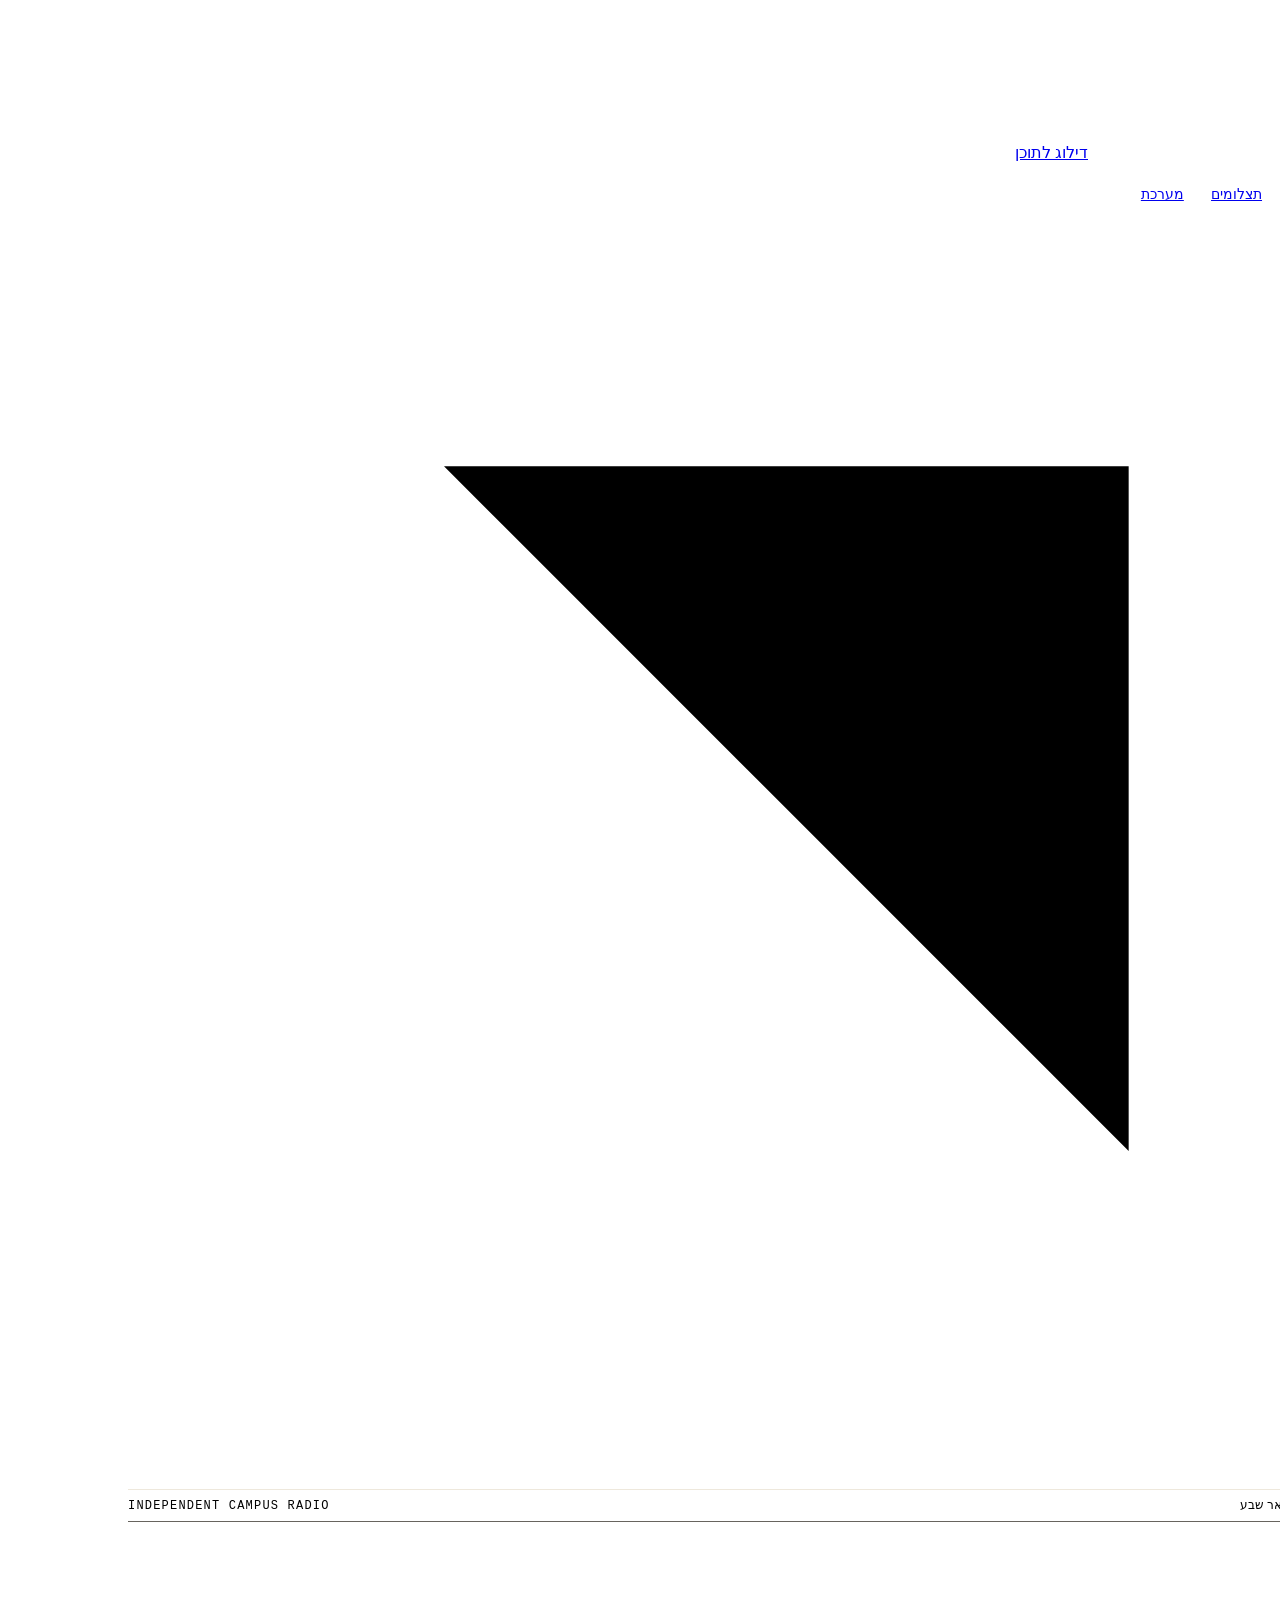
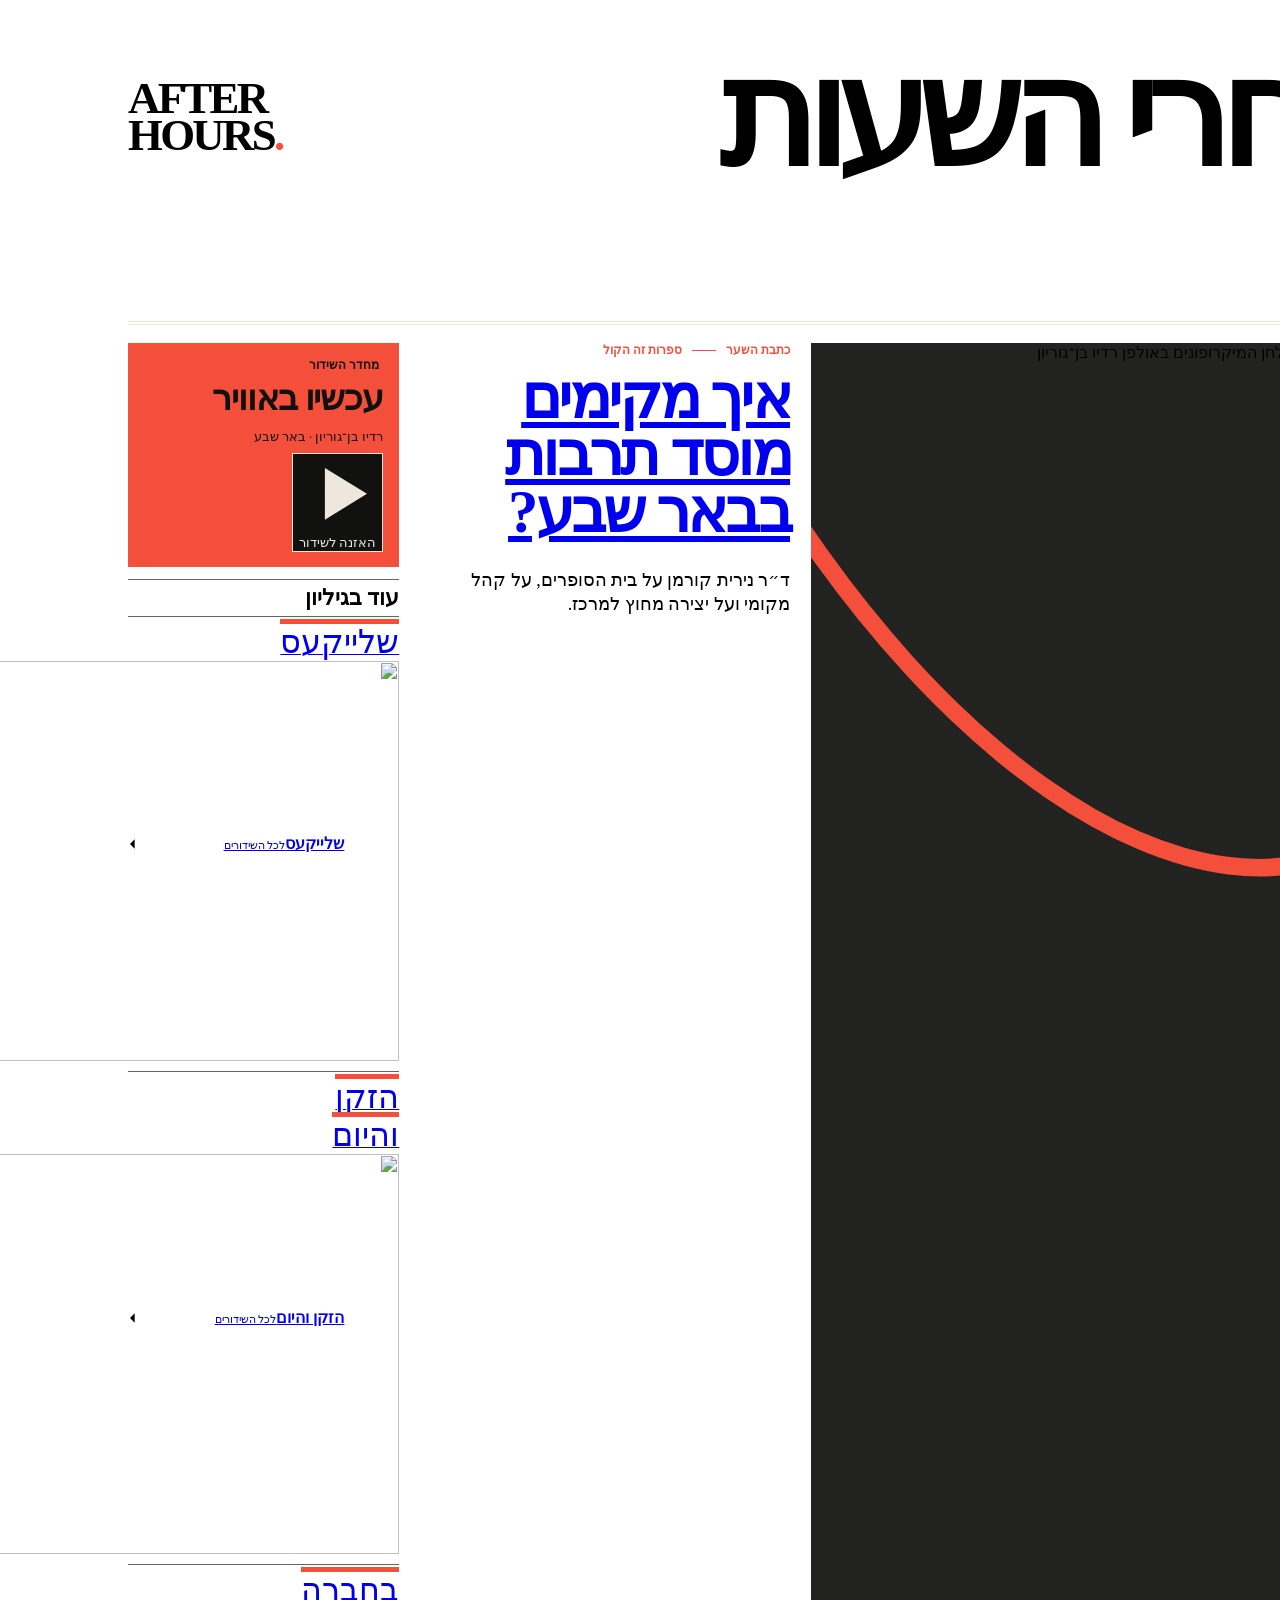
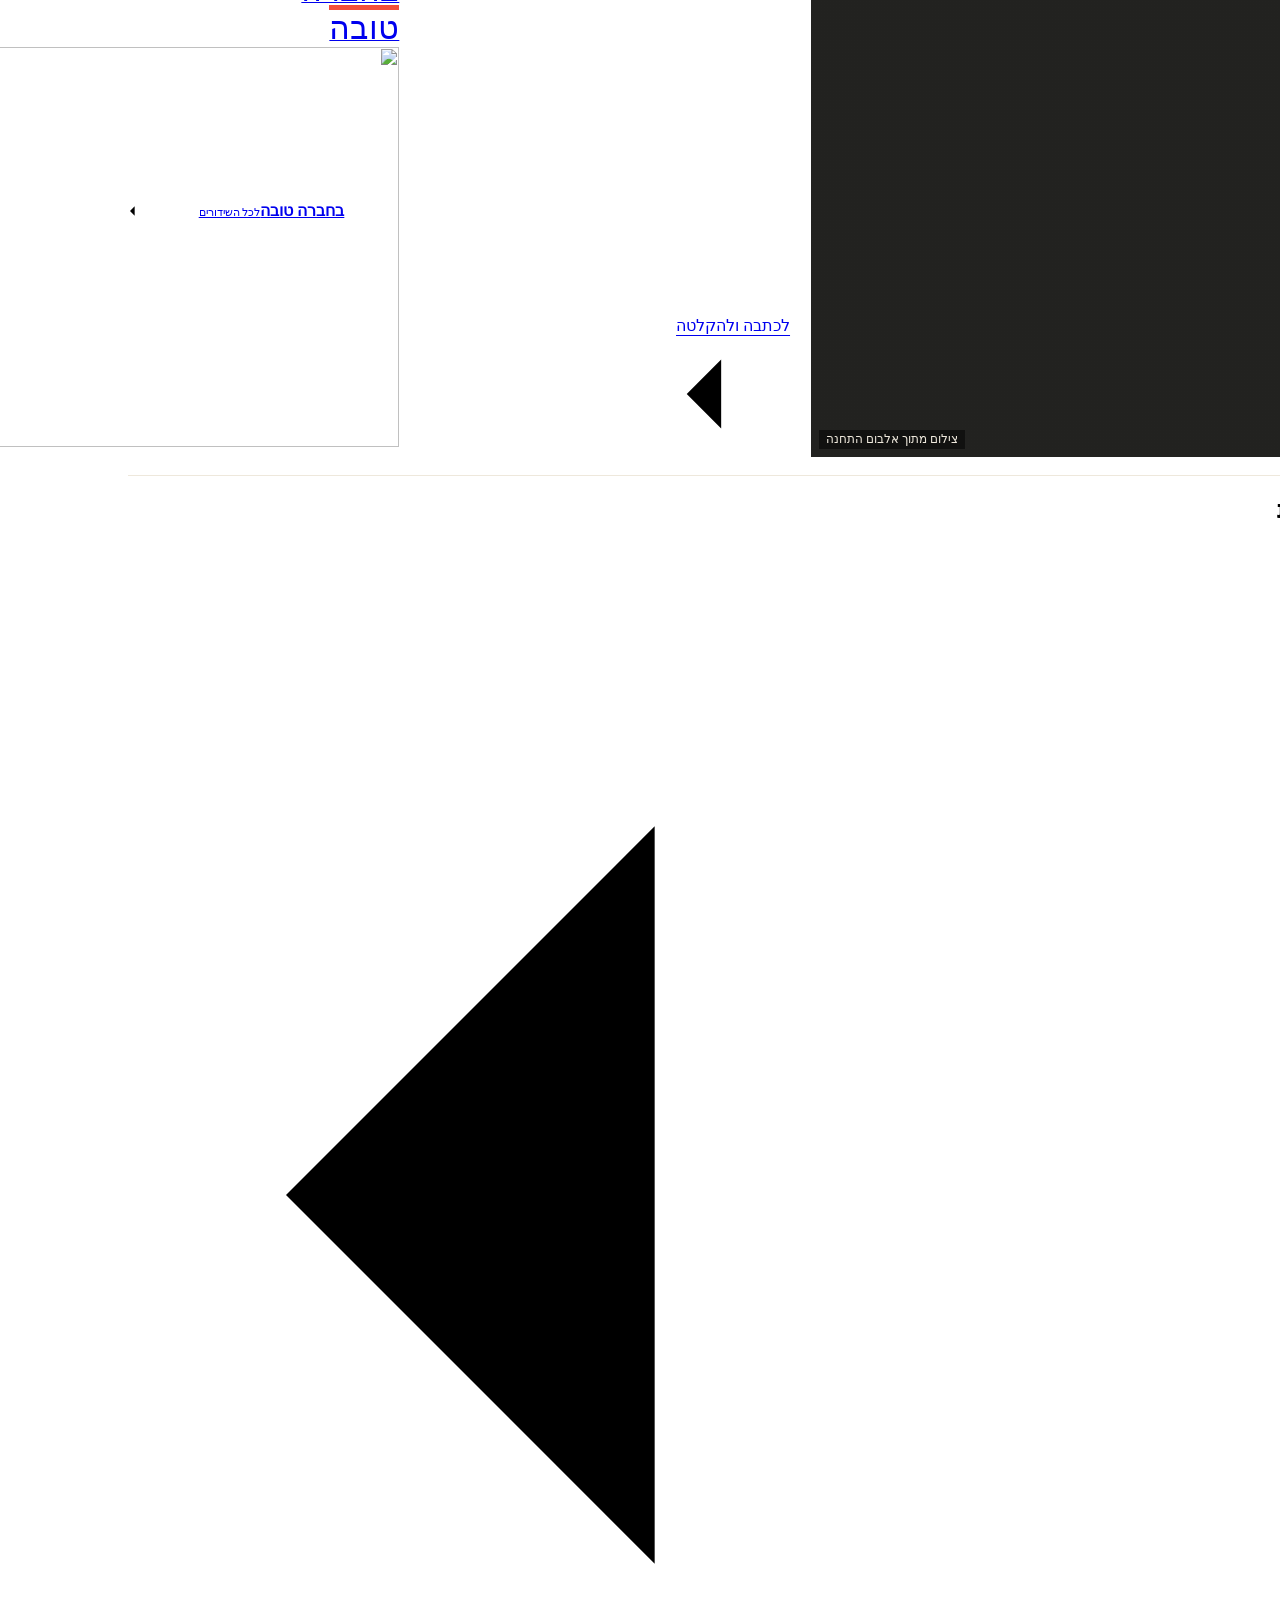
==== commit 76094a0f: "Typeset After Hours as a radio newspaper from front page to episode [skip ci]" ====
--- a/index.html
+++ b/index.html
@@ -2,36 +2,36 @@
 <html lang="he" dir="rtl">
 <head>
   <meta charset="utf-8"><meta name="viewport" content="width=device-width,initial-scale=1,viewport-fit=cover">
-  <meta name="theme-color" content="#f5f1e9">
+  <meta name="theme-color" content="#111111">
   <meta name="description" content="שידור חי, תוכניות והקלטות מהארכיון של רדיו בן־גוריון בבאר שבע.">
-  <title>Soft Signal · רדיו בן־גוריון</title>
+  <title>After Hours · רדיו בן־גוריון</title>
   <link rel="stylesheet" href="../main/fonts/fonts.css"><link rel="stylesheet" href="../main/core.css"><link rel="stylesheet" href="edition.css">
 </head>
-<body data-edition="soft-signal">
+<body data-edition="after-hours">
   <svg class="symbols" xmlns="http://www.w3.org/2000/svg" aria-hidden="true"><defs><symbol id="ic-play" viewBox="0 0 24 24"><path d="m8 4 13 8-13 8z" fill="currentColor" stroke="none"/></symbol><symbol id="ic-pause" viewBox="0 0 24 24"><path d="M6 4h4v16H6zM14 4h4v16h-4z" fill="currentColor" stroke="none"/></symbol><symbol id="ic-air" viewBox="0 0 24 24"><circle cx="12" cy="12" r="2" fill="currentColor"/><path d="M7.2 7.2a6.8 6.8 0 0 0 0 9.6m9.6-9.6a6.8 6.8 0 0 1 0 9.6M4.2 4.2a11 11 0 0 0 0 15.6m15.6-15.6a11 11 0 0 1 0 15.6"/></symbol><symbol id="ic-archive" viewBox="0 0 24 24"><path d="M3 4v16M7 4v16m4-16v16m3-15 5 14 3-1-5-14z"/></symbol><symbol id="ic-photo" viewBox="0 0 24 24"><rect x="3" y="4" width="18" height="16" rx="2"/><path d="m4 16 5-5 4 4 3-3 4 4"/><circle cx="16" cy="8.5" r="1"/></symbol><symbol id="ic-mail" viewBox="0 0 24 24"><rect x="2.5" y="4.5" width="19" height="15" rx="2"/><path d="m3 6 9 7 9-7"/></symbol><symbol id="ic-shuffle" viewBox="0 0 24 24"><path d="M3 6h2.5c5.8 0 6.2 12 12 12H21m-4-4 4 4-4 4M3 18h2.5c2.2 0 3.5-1.5 4.8-4m3.5-5.5C15 6.8 16 6 18 6h3m-4-4 4 4-4 4"/></symbol><symbol id="ic-arrow" viewBox="0 0 24 24"><path d="M21 12H3m7 7-7-7 7-7"/></symbol><symbol id="ic-back" viewBox="0 0 24 24"><path d="M3 12h18m-7 7 7-7-7-7"/></symbol><symbol id="ic-up" viewBox="0 0 24 24"><path d="M5 19 19 5M6 5h13v13"/></symbol><symbol id="ic-search" viewBox="0 0 24 24"><circle cx="10.5" cy="10.5" r="6.5"/><path d="m16 16 5 5"/></symbol><symbol id="ic-close" viewBox="0 0 24 24"><path d="m5 5 14 14M19 5 5 19"/></symbol><symbol id="ic-disc" viewBox="0 0 24 24"><circle cx="12" cy="12" r="9"/><circle cx="12" cy="12" r="2"/><path d="M5 12a7 7 0 0 1 7-7m7 7a7 7 0 0 1-7 7"/></symbol><symbol id="ic-more" viewBox="0 0 24 24"><circle cx="12" cy="5" r="1"/><circle cx="12" cy="12" r="1"/><circle cx="12" cy="19" r="1"/></symbol><symbol id="ic-expand" viewBox="0 0 24 24"><path d="m5 15 7-7 7 7"/></symbol><symbol id="ic-dial" viewBox="0 0 24 24"><path d="M3 20V8h18v12zM5 8l12-6M6 12h5m-5 3h5"/><circle cx="16" cy="14" r="2"/></symbol></defs></svg>
   <a class="skip" href="#main-content">דילוג לתוכן</a>
-  <header><div class="nav-shell"><a class="identity" aria-label="Soft Signal — דף הבית" href="#home"><span class="signal-mark" aria-hidden="true"><i></i><i></i><i></i><i></i></span><b dir="ltr">SOFT SIGNAL</b></a><nav aria-label="ניווט ראשי"><a data-nav="home" href="#home"><span>גילוי</span></a><a data-nav="archive" href="#archive"><span>ספרייה</span></a><a data-nav="gallery" href="#gallery"><span>מהאולפן</span></a><a data-nav="contact" href="#contact"><span>קשר</span></a></nav><a class="compare-link" href="../" aria-label="לעמוד השוואת העיצובים"><svg class="icon" aria-hidden="true" viewBox="0 0 24 24"><use href="#ic-up"></use></svg><span>כל העיצובים</span></a></div></header>
+  <header><div class="paper-bar"><a class="identity" aria-label="רדיו בן־גוריון — עמוד השער" href="#home"><b dir="ltr">BGU RADIO<span class="red-dot">.</span></b></a><nav aria-label="ניווט ראשי"><a data-nav="home" href="#home"><span>שער</span></a><a data-nav="archive" href="#archive"><span>ארכיון</span></a><a data-nav="gallery" href="#gallery"><span>תצלומים</span></a><a data-nav="contact" href="#contact"><span>מערכת</span></a></nav><button type="button" class="action press-live" data-live aria-pressed="false"><svg class="icon" aria-hidden="true" viewBox="0 0 24 24"><use href="#ic-play"></use></svg><span data-play-label>לייב</span></button><a class="compare-link" href="../" aria-label="לעמוד השוואת העיצובים"><svg class="icon" aria-hidden="true" viewBox="0 0 24 24"><use href="#ic-up"></use></svg><span>כל העיצובים</span></a></div></header>
   <main id="main-content" tabindex="-1">
-    <section id="home" data-screen="home"><div class="discover-head"><span>רדיו בן־גוריון</span><span lang="en" dir="ltr">CAMPUS RADIO · BE’ER SHEVA</span></div>
-<div class="soft-opening">
-  <article class="turntable">
-    <div class="live-copy"><span class="on-tag"><span class="status-dot" aria-hidden="true"></span> שידור חי</span><h1>באר שבע<br>באוויר<span>.</span></h1><div class="live-line"><button type="button" class="action live-action" data-live aria-pressed="false"><svg class="icon" aria-hidden="true" viewBox="0 0 24 24"><use href="#ic-play"></use></svg><span data-play-label>האזנה לשידור</span></button><small><span data-now dir="auto">רדיו בן־גוריון · באר שבע</span></small></div></div>
-    <div class="disc-stage" aria-hidden="true"><div class="platter"><div class="grooves"></div><div class="disc-label"><span>BGU RADIO</span><i></i><span>SOFT SIGNAL</span></div></div><div class="needle"><b></b></div></div>
+    <section id="home" data-screen="home"><div class="paper-issue"><span>רדיו בן־גוריון <i></i> באר שבע</span><span lang="en">INDEPENDENT CAMPUS RADIO</span></div>
+<div class="paper-title"><h1>אחרי השעות</h1><span dir="ltr" lang="en">AFTER<br>HOURS<span class="red-dot">.</span></span></div>
+<div class="front-spread">
+  <article class="cover-story">
+    <a class="press-image" href="#episode/https%3A%2F%2Fpodcasters.spotify.com%2Fpod%2Fshow%2Fsifrot-bgu%2Fepisodes%2F3-ejjnmc" aria-label="לפרק עם ד״ר נירית קורמן"><img fetchpriority="high" src="https://qtrypzzcjebvfcihiynt.supabase.co/storage/v1/object/public/base44-prod/public/user_68eeb6ed4dc35dcd85870d6c/b072b77e7_.jpg" alt="שידור סביב שולחן המיקרופונים באולפן רדיו בן־גוריון"><span class="press-stroke" aria-hidden="true"></span><span class="image-caption">צילום מתוך אלבום התחנה</span></a>
+    <div class="lead-story"><span class="story-label">כתבת השער <i></i> ספרות זה הקול</span><a href="#episode/https%3A%2F%2Fpodcasters.spotify.com%2Fpod%2Fshow%2Fsifrot-bgu%2Fepisodes%2F3-ejjnmc"><h2>איך מקימים מוסד תרבות בבאר שבע?</h2></a><p>ד״ר נירית קורמן על בית הסופרים, על קהל מקומי ועל יצירה מחוץ למרכז.</p><a class="text-link" href="#episode/https%3A%2F%2Fpodcasters.spotify.com%2Fpod%2Fshow%2Fsifrot-bgu%2Fepisodes%2F3-ejjnmc">לכתבה ולהקלטה <svg class="icon" aria-hidden="true" viewBox="0 0 24 24"><use href="#ic-arrow"></use></svg></a></div>
   </article>
-  <a class="pick-feature" href="#program/%D7%91%D7%97%D7%91%D7%A8%D7%94%20%D7%98%D7%95%D7%91%D7%94"><span class="pick-top"><span class="kicker">תוכנית נבחרת</span><svg class="icon" aria-hidden="true" viewBox="0 0 24 24"><use href="#ic-disc"></use></svg></span><div class="pick-art"><span class="cover" data-art><span class="cover-type" aria-hidden="true">בחברה טובה</span><img src="https://image-cdn-fa.spotifycdn.com/image/ab67656300005f1f9d10866cc034662153797955" alt="" width="400" height="400"></span></div><div class="pick-bottom"><h2>בחברה טובה</h2><span class="round-arrow"><svg class="icon" aria-hidden="true" viewBox="0 0 24 24"><use href="#ic-arrow"></use></svg></span></div></a>
+  <aside class="news-wire"><div class="live-box"><span class="story-label"><span class="status-dot" aria-hidden="true"></span> מחדר השידור</span><h2>עכשיו באוויר</h2><p><span data-now dir="auto">רדיו בן־גוריון · באר שבע</span></p><button type="button" class="action live-action" data-live aria-pressed="false"><svg class="icon" aria-hidden="true" viewBox="0 0 24 24"><use href="#ic-play"></use></svg><span data-play-label>האזנה לשידור</span></button></div><div class="wire-contents"><h3>עוד בגיליון</h3><a class="sleeve" href="#program/%D7%A9%D7%9C%D7%99%D7%99%D7%A7%D7%A2%D7%A1"><span class="cover" data-art><span class="cover-type" aria-hidden="true">שלייקעס</span><img src="https://image-cdn-fa.spotifycdn.com/image/ab67656300005f1f22605e929cd873a137c8667e" alt="" width="400" height="400"></span><span class="sleeve-info"><strong dir="auto">שלייקעס</strong><small>לכל השידורים</small></span><svg class="icon" aria-hidden="true" viewBox="0 0 24 24"><use href="#ic-arrow"></use></svg></a><a class="sleeve" href="#program/%D7%94%D7%96%D7%A7%D7%9F%20%D7%95%D7%94%D7%99%D7%95%D7%9D"><span class="cover" data-art><span class="cover-type" aria-hidden="true">הזקן והיום</span><img src="https://image-cdn-ak.spotifycdn.com/image/ab67656300005f1f829517f4e6b96a2842ede6a0" alt="" width="400" height="400"></span><span class="sleeve-info"><strong dir="auto">הזקן והיום</strong><small>לכל השידורים</small></span><svg class="icon" aria-hidden="true" viewBox="0 0 24 24"><use href="#ic-arrow"></use></svg></a><a class="sleeve" href="#program/%D7%91%D7%97%D7%91%D7%A8%D7%94%20%D7%98%D7%95%D7%91%D7%94"><span class="cover" data-art><span class="cover-type" aria-hidden="true">בחברה טובה</span><img src="https://image-cdn-fa.spotifycdn.com/image/ab67656300005f1f9d10866cc034662153797955" alt="" width="400" height="400"></span><span class="sleeve-info"><strong dir="auto">בחברה טובה</strong><small>לכל השידורים</small></span><svg class="icon" aria-hidden="true" viewBox="0 0 24 24"><use href="#ic-arrow"></use></svg></a></div></aside>
 </div>
-<section class="home-collection"><div class="section-line"><h2>על המדף</h2><a class="text-link" href="#archive">לספרייה המלאה<svg class="icon" aria-hidden="true" viewBox="0 0 24 24"><use href="#ic-arrow"></use></svg></a></div><div class="soft-shelves"><a class="sleeve" href="#program/%D7%A9%D7%9C%D7%99%D7%99%D7%A7%D7%A2%D7%A1"><span class="cover" data-art><span class="cover-type" aria-hidden="true">שלייקעס</span><img src="https://image-cdn-fa.spotifycdn.com/image/ab67656300005f1f22605e929cd873a137c8667e" alt="" width="400" height="400"></span><span class="sleeve-info"><strong dir="auto">שלייקעס</strong><small>תוכנית רדיו</small></span><svg class="icon" aria-hidden="true" viewBox="0 0 24 24"><use href="#ic-arrow"></use></svg></a><a class="sleeve" href="#program/%D7%9C%D7%99%D7%A0%D7%99%D7%90%D7%A8%D7%99%D7%AA%20To%20go"><span class="cover" data-art><span class="cover-type" aria-hidden="true">ליניארית To go</span><img src="https://image-cdn-fa.spotifycdn.com/image/ab67656300005f1f37e85e3a5cd156cbcd80d6d2" alt="" width="400" height="400"></span><span class="sleeve-info"><strong dir="auto">ליניארית To go</strong><small>תוכנית רדיו</small></span><svg class="icon" aria-hidden="true" viewBox="0 0 24 24"><use href="#ic-arrow"></use></svg></a><a class="sleeve" href="#program/%D7%A1%D7%A4%D7%A8%D7%95%D7%AA%20%D7%96%D7%94%20%D7%94%D7%A7%D7%95%D7%9C"><span class="cover" data-art><span class="cover-type" aria-hidden="true">ספרות זה הקול</span><img src="https://d3t3ozftmdmh3i.cloudfront.net/production/podcast_uploaded_nologo/9056178/9056178-1600070854061-a559b236ebcb1.jpg" alt="" width="400" height="400"></span><span class="sleeve-info"><strong dir="auto">ספרות זה הקול</strong><small>תוכנית רדיו</small></span><svg class="icon" aria-hidden="true" viewBox="0 0 24 24"><use href="#ic-arrow"></use></svg></a><a class="sleeve" href="#program/%D7%94%D7%96%D7%A7%D7%9F%20%D7%95%D7%94%D7%99%D7%95%D7%9D"><span class="cover" data-art><span class="cover-type" aria-hidden="true">הזקן והיום</span><img src="https://image-cdn-ak.spotifycdn.com/image/ab67656300005f1f829517f4e6b96a2842ede6a0" alt="" width="400" height="400"></span><span class="sleeve-info"><strong dir="auto">הזקן והיום</strong><small>תוכנית רדיו</small></span><svg class="icon" aria-hidden="true" viewBox="0 0 24 24"><use href="#ic-arrow"></use></svg></a><a class="sleeve" href="#program/%D7%99%D7%95%D7%A6%D7%A8%D7%99%D7%9D%20%D7%90%D7%AA%20%D7%94%D7%A2%D7%AA%D7%99%D7%93%20%C2%B7%20%D9%86%D8%AE%D9%84%D9%82%20%D8%A7%D9%84%D9%85%D8%B3%D8%AA%D9%82%D8%A8%D9%84"><span class="cover" data-art><span class="cover-type" aria-hidden="true">יוצרים את העתיד · نخلق المستقبل</span><img src="https://image-cdn-fa.spotifycdn.com/image/ab67656300005f1f78a8c57bec17b2b765a321c3" alt="" width="400" height="400"></span><span class="sleeve-info"><strong dir="auto">יוצרים את העתיד · نخلق المستقبل</strong><small>תוכנית רדיו</small></span><svg class="icon" aria-hidden="true" viewBox="0 0 24 24"><use href="#ic-arrow"></use></svg></a><a class="sleeve" href="#program/%D7%94%D7%AA%D7%9B%D7%A0%D7%99%D7%AA%20%D7%A9%D7%9C%D7%99%20%D7%9C%D7%94%D7%A4%D7%95%D7%9A%20%D7%9C%D7%A8%D7%95%D7%A4%D7%90"><span class="cover" data-art><span class="cover-type" aria-hidden="true">התכנית שלי להפוך לרופא</span><img src="https://image-cdn-fa.spotifycdn.com/image/ab67656300005f1f62838f0710418adb9f424ff2" alt="" width="400" height="400"></span><span class="sleeve-info"><strong dir="auto">התכנית שלי להפוך לרופא</strong><small>תוכנית רדיו</small></span><svg class="icon" aria-hidden="true" viewBox="0 0 24 24"><use href="#ic-arrow"></use></svg></a></div></section>
-<section class="home-recent"><div class="section-line"><h2>נוספו לארכיון</h2><button type="button" data-shuffle class="text-link"><svg class="icon" aria-hidden="true" viewBox="0 0 24 24"><use href="#ic-shuffle"></use></svg> פרק בהפתעה</button></div><div data-latest="4"></div></section></section>
-    <section id="archive" data-screen="archive" hidden><div class="archive-mast"><div><span class="kicker">THE LIBRARY</span><h1>ספריית ההאזנה</h1></div><div class="library-samples" aria-hidden="true"><span class="cover" data-art><span class="cover-type" aria-hidden="true">הזקן והיום</span><img src="https://image-cdn-ak.spotifycdn.com/image/ab67656300005f1f829517f4e6b96a2842ede6a0" alt="" width="400" height="400"></span><span class="cover" data-art><span class="cover-type" aria-hidden="true">שלייקעס</span><img src="https://image-cdn-fa.spotifycdn.com/image/ab67656300005f1f22605e929cd873a137c8667e" alt="" width="400" height="400"></span><span class="cover" data-art><span class="cover-type" aria-hidden="true">בחברה טובה</span><img src="https://image-cdn-fa.spotifycdn.com/image/ab67656300005f1f9d10866cc034662153797955" alt="" width="400" height="400"></span></div></div>
+<section class="home-recent"><div class="section-line"><h2>יומן הקלטות</h2><a class="text-link" href="#archive">לארכיון<svg class="icon" aria-hidden="true" viewBox="0 0 24 24"><use href="#ic-arrow"></use></svg></a></div><div data-latest="4"></div></section></section>
+    <section id="archive" data-screen="archive" hidden><div class="archive-mast"><div><span class="kicker">THE BACK ISSUES</span><h1>ארכיון השידורים</h1></div><b class="issue-index" lang="en">A—Z</b></div>
   <div class="filters"><label class="search"><svg class="icon" aria-hidden="true" viewBox="0 0 24 24"><use href="#ic-search"></use></svg><span class="sr">חיפוש בארכיון</span><input id="query" type="search" placeholder="חיפוש תוכנית, פרק או שם" autocomplete="off"></label>
     <label class="source-filter"><span class="sr">מקור ההקלטה</span><select id="source"><option value="">כל המקורות</option></select></label>
     <button class="action secondary" data-shuffle><svg class="icon" aria-hidden="true" viewBox="0 0 24 24"><use href="#ic-shuffle"></use></svg><span>פרק בהפתעה</span></button></div>
-  <section class="archive-fresh" id="fresh"><div class="section-line"><h2>הקלטות אחרונות</h2></div><div data-latest="5"></div></section>
-  <section class="index-section"><div class="section-line"><h2>כל התוכניות</h2><span role="status" id="total">הארכיון נטען…</span></div>
+  <section class="archive-fresh" id="fresh"><div class="section-line"><h2>מהיומן</h2></div><div data-latest="5"></div></section>
+  <section class="index-section"><div class="section-line"><h2>גיליונות התוכניות</h2><span role="status" id="total">הארכיון נטען…</span></div>
   <div id="matches" hidden></div><div id="groups"></div><button class="action secondary" id="more" hidden>תוכניות נוספות</button><p id="empty" hidden>אין תוצאות לחיפוש הזה. אפשר לחפש שם תוכנית, פרק או שדרנית.</p></section></section>
     <section id="detail" data-screen="detail" hidden aria-label="פרטי התוכנית או הפרק" tabindex="-1"></section>
-    <section id="gallery" data-screen="gallery" hidden><div class="aux-title"><span class="kicker">STUDIO ALBUM</span><h1>מהאולפן</h1></div><figure class="photo-figure"><div class="photo-window"><img id="photo" alt="צילום מתוך אולפן רדיו בן־גוריון" width="1100" height="700"></div><figcaption><span>רדיו בן־גוריון · באר שבע</span><div class="photo-controls"><button id="prev" class="icon-button" aria-label="התמונה הקודמת"><svg class="icon" aria-hidden="true" viewBox="0 0 24 24"><use href="#ic-back"></use></svg></button><output id="count" dir="ltr" aria-live="polite"></output><button id="next" class="icon-button" aria-label="התמונה הבאה"><svg class="icon" aria-hidden="true" viewBox="0 0 24 24"><use href="#ic-arrow"></use></svg></button></div></figcaption></figure></section>
-    <section id="contact" data-screen="contact" hidden><div class="aux-title"><span class="kicker">CONTACT</span><h1>דברו איתנו</h1></div><div class="contact-spread"><article class="mail-card"><span class="contact-sign" aria-hidden="true"><svg class="icon" aria-hidden="true" viewBox="0 0 24 24"><use href="#ic-mail"></use></svg></span><h2>יש לכם רעיון לתוכנית?</h2><p>האולפן פתוח לסטודנטיות ולסטודנטים שרוצים לשדר, להפיק ולספר סיפור.</p><a class="email-link" dir="ltr" href="mailto:bguradio2017@gmail.com">bguradio2017@gmail.com</a><a class="text-link" href="https://bgu-radio.base44.app/#:~:text=יש%20לכם%20רעיון" target="_blank" rel="noopener">לטופס של התחנה <svg class="icon" aria-hidden="true" viewBox="0 0 24 24"><use href="#ic-up"></use></svg></a></article><aside class="station-note"><h2>על התחנה</h2><p>רדיו בן־גוריון הוא תחנת הרדיו האינטרנטית של אוניברסיטת בן־גוריון בנגב. באולפן נפגשים מוזיקה, תרבות, יזמות והחיים בקמפוס.</p><h3>שותפים ותומכים</h3><div id="credits"></div></aside></div></section>
+    <section id="gallery" data-screen="gallery" hidden><div class="aux-title"><span class="kicker">PHOTO DESK</span><h1>אלבום התצלומים</h1></div><figure class="photo-figure"><div class="photo-window"><img id="photo" alt="צילום מתוך אולפן רדיו בן־גוריון" width="1100" height="700"></div><figcaption><span>רדיו בן־גוריון · באר שבע</span><div class="photo-controls"><button id="prev" class="icon-button" aria-label="התמונה הקודמת"><svg class="icon" aria-hidden="true" viewBox="0 0 24 24"><use href="#ic-back"></use></svg></button><output id="count" dir="ltr" aria-live="polite"></output><button id="next" class="icon-button" aria-label="התמונה הבאה"><svg class="icon" aria-hidden="true" viewBox="0 0 24 24"><use href="#ic-arrow"></use></svg></button></div></figcaption></figure></section>
+    <section id="contact" data-screen="contact" hidden><div class="aux-title"><span class="kicker">THE RADIO DESK</span><h1>מכתבים למערכת</h1></div><div class="contact-spread"><article class="mail-card"><span class="contact-sign" aria-hidden="true"><svg class="icon" aria-hidden="true" viewBox="0 0 24 24"><use href="#ic-mail"></use></svg></span><h2>יש לכם רעיון לתוכנית?</h2><p>האולפן פתוח לסטודנטיות ולסטודנטים שרוצים לשדר, להפיק ולספר סיפור.</p><a class="email-link" dir="ltr" href="mailto:bguradio2017@gmail.com">bguradio2017@gmail.com</a><a class="text-link" href="https://bgu-radio.base44.app/#:~:text=יש%20לכם%20רעיון" target="_blank" rel="noopener">לטופס של התחנה <svg class="icon" aria-hidden="true" viewBox="0 0 24 24"><use href="#ic-up"></use></svg></a></article><aside class="station-note"><h2>על התחנה</h2><p>רדיו בן־גוריון הוא תחנת הרדיו האינטרנטית של אוניברסיטת בן־גוריון בנגב. באולפן נפגשים מוזיקה, תרבות, יזמות והחיים בקמפוס.</p><h3>שותפים ותומכים</h3><div id="credits"></div></aside></div></section>
   </main>
   <aside id="receiver" class="receiver" aria-label="נגן הרדיו" hidden>
   <div id="receiver-panel" hidden><div class="panel-heading"><strong id="panel-title">נגן</strong><button class="icon-button" id="collapse" aria-label="מזעור הנגן"><svg class="icon" aria-hidden="true" viewBox="0 0 24 24"><use href="#ic-close"></use></svg></button></div>
--- a/edition.css
+++ b/edition.css
@@ -1,133 +1,126 @@
 body {
-  --bg:#f5f2eb; --surface:#fffdf8; --ink:#241e2e; --muted:#5d5566; --accent:#d9fa80; --focus:#6545b7; --line:#d4cfd6; --radius:18px; --coral:#f58e8c; --lilac:#9780e3;
-  --gutter:clamp(16px,4.3vw,76px); --page:1530px;
+  --bg:#111110; --surface:#222220; --ink:#eee8dc; --muted:#c1b8ab; --accent:#f34f3b; --line:#67645e; --focus:#ff9c82; --radius:0;
+  --gutter:clamp(16px,3.7vw,64px); --page:1510px; --serif:"Frank Ruhl Libre","Times New Roman",serif;
 }
-.nav-shell {min-height:78px}
-.identity b {font-weight:800;letter-spacing:-.055em;font-size:1.2rem}
-.signal-mark {display:flex;align-items:center;gap:3px;direction:ltr}
-.signal-mark i {background:var(--ink);border-radius:9px;width:5px;height:13px;transform:rotate(14deg)}
-.signal-mark i:nth-child(2) {height:28px}.signal-mark i:nth-child(3) {height:21px}.signal-mark i:last-child {height:10px}
-header nav {background:#e9e5df;border-radius:40px;padding:3px}
-header nav a {padding:0 1.1rem;min-height:40px;border-radius:40px;font-size:.92rem}
-header nav a[aria-current] {background:var(--ink);color:var(--bg)}
-.compare-link,.discover-head {font-size:.8rem;font-weight:550}
-.compare-link .icon {width:16px}
-.discover-head {border-top:1px solid #d9d3d6;display:flex;justify-content:space-between;align-items:center;padding:13px 2px}
-.discover-head [lang=en],.kicker {font-size:.72rem;letter-spacing:.04em}
-.soft-opening {display:grid;grid-template-columns:minmax(0,1.86fr) minmax(0,1fr);gap:clamp(10px,1.35vw,21px)}
-.turntable,.pick-feature {border-radius:clamp(22px,2.3vw,38px);position:relative;overflow:hidden}
-.turntable {isolation:isolate;background:var(--coral);min-height:clamp(320px,28.5vw,445px);display:flex;align-items:stretch}
-.live-copy {position:relative;z-index:2;padding:clamp(20px,2.5vw,43px);width:55%;display:flex;flex-direction:column;align-items:flex-start;justify-content:space-between;gap:16px}
-.live-copy h1 {font-size:clamp(3.1rem,6.9vw,7.35rem);font-weight:760;letter-spacing:-.075em;line-height:.88}
-.live-copy h1 span {color:#5e364c}
-.on-tag {font-size:.83rem;font-weight:670}
-.live-line {min-width:0;max-width:100%}
-.live-line small {display:block;margin-top:8px;font-size:.77rem;overflow:hidden;text-overflow:ellipsis;white-space:nowrap;max-width:27ch}
-.action {border-radius:40px}
-.live-action,.detail-play {background:var(--ink);color:white}
-.disc-stage {pointer-events:none;position:absolute;z-index:1;inset:0 auto 0 0;width:53%;direction:ltr}
-.platter {position:absolute;left:-9%;top:50%;width:111%;aspect-ratio:1;translate:0 -50%;border-radius:50%;background:#201e24;box-shadow:2px 6px 0 #33262b30}
-.grooves {position:absolute;inset:0;border-radius:50%;background:repeating-radial-gradient(circle,transparent 0 2px,#e6d9cf17 2.6px 3.3px,transparent 3.7px 5px),conic-gradient(from 34deg,#1a1920,#35323c 12%,#5f5961 17%,#27252b 23%,#16161b 47%,#35303a 63%,#57535a 69%,#29272f 75%,#1a1920)}
-.disc-label {position:absolute;inset:32%;background:var(--accent);border-radius:50%;color:var(--ink);display:grid;place-content:center;justify-items:center;gap:clamp(3px,.5vw,8px);transform:rotate(-15deg);font-size:clamp(.52rem,1.08vw,1.05rem);font-weight:800;letter-spacing:-.03em;animation:turn 10s linear infinite;animation-play-state:paused}
-.disc-label i {width:10px;height:10px;background:var(--ink);border-radius:50%;box-shadow:inset 2px 2px 0 #aaa1a6}
-.disc-label span:last-child {font-size:.58em;letter-spacing:.15em}
-body[data-live-state=playing] .disc-label {animation-play-state:running}
-@keyframes turn {to{transform:rotate(345deg)}}
-.needle {position:absolute;top:10%;left:9%;width:8px;height:31%;background:#d9d1c1;border:2px solid #554c4c;border-radius:4px;transform:rotate(-28deg);transform-origin:50% 6%;transition:transform .45s cubic-bezier(.2,.7,.2,1);box-shadow:3px 3px 0 #20202b40}
-.needle::before {content:'';position:absolute;top:-10px;left:-8px;width:20px;aspect-ratio:1;border:3px solid #554c4c;background:#d2cbbb;border-radius:50%}
-.needle b {position:absolute;bottom:-8px;left:-3px;width:11px;height:19px;background:#342736;border-radius:3px}
-body[data-live-state=playing] .needle {transform:rotate(-39deg)}
-.pick-feature {background:var(--lilac);padding:clamp(18px,1.8vw,32px);display:grid;grid-template-rows:auto minmax(0,1fr) auto}
-.pick-top,.pick-bottom {display:flex;align-items:center;justify-content:space-between;gap:10px}
-.pick-top .kicker {font-size:.85rem;letter-spacing:0}
-.pick-art {min-height:0;display:grid;place-items:center;padding:10px 0}
-.pick-art .cover {width:clamp(125px,13.8vw,218px);border-radius:12px;transform:rotate(-7deg);transition:transform .35s cubic-bezier(.2,.75,.2,1);box-shadow:6px 8px 0 #59478070}
-.pick-bottom h2 {font-size:clamp(1.45rem,3.05vw,3rem);letter-spacing:-.055em}
-.round-arrow,.detail-top .text-link {background:var(--accent);border-radius:40px}
-.round-arrow {width:42px;height:42px;display:grid;place-items:center}
-.home-collection {margin-top:clamp(26px,3.5vw,52px)}
-.section-line h2,.aux-title h1,.archive-mast h1,.detail-main h1 {letter-spacing:-.052em;font-weight:720}
-.soft-shelves,#groups {display:grid;grid-template-columns:repeat(6,minmax(0,1fr));gap:clamp(10px,1.4vw,22px)}
-.sleeve {display:block}
-.sleeve .cover,.release-row .cover,.episode-row .cover {border-radius:clamp(10px,1.3vw,20px)}
-.sleeve .cover {transition:transform .25s cubic-bezier(.2,.8,.2,1)}
-.sleeve-info {display:block;margin-top:9px}
-.sleeve strong {font-size:clamp(.98rem,1.4vw,1.25rem);letter-spacing:-.02em;line-height:1.24}
-.sleeve>.icon {display:none}
-.sleeve small {margin-top:3px}
-.cover {--cover-bg:#e5dafa;--cover-ink:#4f376b}
-.sleeve:nth-child(3n+2) .cover {--cover-bg:#d8edaa;--cover-ink:#354a22}
-.sleeve:nth-child(3n) .cover {--cover-bg:#f6b7aa;--cover-ink:#622d38}
-[data-latest] {grid-template-columns:repeat(2,minmax(0,1fr));gap:4px 24px}
-.release-row,.episode-row {padding:8px 0;border-bottom:1px solid var(--line)}
-.release-row .icon,.episode-row .icon {margin-inline-start:auto;width:42px;height:42px;padding:10px;border-radius:50%;background:#e9e1f3}
-.archive-mast {background:#e3dafa;border-radius:30px;padding:clamp(20px,3vw,50px);min-height:170px}
-.library-samples {display:flex;direction:ltr;align-items:center;padding-inline-end:15px}
-.library-samples .cover {width:clamp(55px,7vw,102px);border-radius:8px;transform:rotate(-9deg);box-shadow:2px 4px 0 #382a5340}
-.library-samples .cover+.cover {margin-left:-22px;transform:rotate(7deg)}
-.archive-fresh [data-latest] {display:flex;gap:12px;overflow-x:auto;scroll-snap-type:x proximity;padding-bottom:8px}
-.archive-fresh .release-row {scroll-snap-align:start;flex:0 0 210px;display:block;background:#e9e3f4;padding:12px;border-radius:20px;border:0}
-.archive-fresh .release-row>.cover {width:100%;border-radius:12px;margin-bottom:10px}
+header {border-bottom:1px solid var(--ink)}
+.paper-bar {min-height:54px}
+.identity b,.paper-title>span {font-weight:850;letter-spacing:-.06em}
+.identity b {font-size:1.28rem}.red-dot {color:var(--accent)}
+header nav a {padding:0 .85rem;font-size:.9rem}
+header nav a[aria-current] {box-shadow:inset 0 -3px var(--accent)}
+.press-live {display:none}
+.compare-link,.paper-issue,.kicker,.image-caption,.story-label,.row-meta,.source-note,.sleeve small {font-size:.75rem}
+.paper-issue {display:flex;align-items:center;justify-content:space-between;padding-block:8px;border-bottom:1px solid var(--line)}
+.paper-issue [lang=en],.kicker {letter-spacing:.1em;font-family:monospace}
+.paper-issue i,.story-label i {width:24px;height:1px;background:currentColor;display:inline-block;margin-inline:6px;vertical-align:middle}
+.paper-title {display:flex;align-items:center;justify-content:space-between;gap:16px;border-bottom:4px double var(--ink);padding:4px 0 12px}
+.paper-title h1 {font-family:var(--serif);font-weight:900;font-size:clamp(5rem,11.5vw,12.3rem);line-height:.94;letter-spacing:-.07em}
+.paper-title>span {font-size:clamp(1.3rem,3.5vw,3.4rem);line-height:.83;text-align:left}
+.front-spread {display:grid;grid-template-columns:minmax(0,3.55fr) minmax(195px,1fr);gap:clamp(16px,2.3vw,36px);padding-block:18px;border-bottom:1px solid var(--ink)}
+.cover-story {display:grid;grid-template-columns:minmax(0,1.32fr) minmax(0,.82fr);gap:clamp(16px,1.6vw,32px);align-items:stretch}
+.press-image {display:block;isolation:isolate;position:relative;overflow:hidden;min-height:clamp(295px,25vw,385px);background:var(--surface)}
+.press-image img {width:100%;height:100%;position:absolute;inset:0;object-fit:cover;object-position:50% 38%;filter:grayscale(1) contrast(1.23);transition:transform .48s cubic-bezier(.2,.7,.2,1)}
+.press-image::after {content:"";position:absolute;inset:0;pointer-events:none;opacity:.22;background-image:radial-gradient(#272626 0.55px,transparent .85px);background-size:3px 3px}
+.press-stroke {position:absolute;z-index:1;width:130%;height:90%;border:clamp(9px,1.45vw,25px) solid var(--accent);border-radius:50%;top:-58%;left:-31%;transform:rotate(-24deg);pointer-events:none}
+.image-caption {position:absolute;z-index:2;inset:auto auto 8px 8px;background:var(--bg);color:var(--ink);padding:2px 7px}
+.lead-story {display:flex;flex-direction:column;align-items:flex-start;justify-content:flex-start}
+.lead-story h2,.detail-main h1,.aux-title h1,.archive-mast h1,.section-line h2,.contact-spread h2 {font-family:var(--serif);font-weight:830;letter-spacing:-.045em}
+.lead-story h2 {font-size:clamp(2.6rem,4.75vw,5.5rem);line-height:.94;margin-block:.18em .16em}
+.lead-story p,.station-note p {font-family:var(--serif);font-size:clamp(1.08rem,1.4vw,1.35rem);line-height:1.35}
+.lead-story .text-link {margin-top:auto}
+.text-link {text-decoration:underline;text-decoration-thickness:1px;text-underline-offset:.24em}
+.story-label {display:flex;align-items:center;gap:4px;font-weight:600}
+.lead-story .story-label,.live-box .story-label,.kicker {color:var(--accent)}
+.live-box {background:var(--accent);color:var(--bg);padding:15px 16px}
+.live-box .story-label {color:var(--bg)}
+.live-box h2 {font:850 clamp(1.7rem,2.7vw,2.8rem)/1.05 var(--serif);letter-spacing:-.03em;margin-block:7px}
+.live-box p {font-size:.79rem;margin-bottom:8px;overflow-wrap:anywhere}
+.live-box .action,.detail-play {background:var(--bg);color:var(--ink);border:1px solid currentColor}
+.wire-contents {border-top:1px solid var(--line);margin-top:12px}
+.wire-contents h3 {font:800 1.35rem var(--serif);margin:5px 0}
+.sleeve {display:grid;grid-template-columns:64px minmax(0,1fr) 1em;align-items:center;gap:12px;border-top:1px solid var(--line);padding-block:9px}
+.sleeve-info strong {font-family:var(--serif);font-weight:760;line-height:1.03;font-size:clamp(1.25rem,2.5vw,2.6rem)}
+.wire-contents .sleeve {grid-template-columns:47px minmax(0,1fr) 16px;gap:8px;padding-block:6px}
+.wire-contents .sleeve-info strong {font-family:inherit;font-size:.98rem}
+.wire-contents .sleeve small {font-size:.68rem}
+.cover {--cover-bg:#30302d;--cover-ink:var(--ink)}
+.cover.fallback {border:1px solid var(--line)}
+.cover-type {font-family:var(--serif);font-size:clamp(1rem,2.5vw,2.4rem);text-align:start;justify-content:flex-start;border-top:5px solid var(--accent);inset:7%}
+.archive-mast,.aux-title {border-bottom:4px double var(--ink);padding-bottom:14px}
+.archive-mast h1,.aux-title h1 {font-size:clamp(3.7rem,8.7vw,9rem)}
+.issue-index {font:800 clamp(3rem,8vw,8rem)/1 var(--serif);color:var(--accent);direction:ltr}
+.filters {border-block:1px solid var(--line);padding-block:9px}
+.filters .action {color:var(--ink)}
+.archive-fresh [data-latest] {grid-template-columns:repeat(5,minmax(0,1fr));border-block:1px solid var(--line)}
+.archive-fresh .release-row {display:block;padding:10px;border-inline-end:1px solid var(--line)}
+.archive-fresh .release-row:last-child {border:0}
+.archive-fresh .release-row .cover {width:62px;margin-bottom:8px}
 .archive-fresh .release-row>.icon {display:none}
-.archive-fresh strong {font-size:.98rem}
-#groups {row-gap:24px}
-.detail-top .text-link {padding:0 1em}
-.detail-hero {background:#e6dcf6;border-radius:30px;padding:clamp(18px,3vw,44px)}
-.detail-hero>.cover {border-radius:20px}
-.detail-body {max-width:960px;margin-inline:auto}
-.photo-window,.mail-card,.station-note {border-radius:26px}
-.photo-window {background:#ebe4f3}
-.photo-controls button {background:var(--accent);border-radius:50%}
-.mail-card,.station-note {padding:clamp(20px,3vw,42px)}
-.mail-card {background:var(--coral)}.station-note {background:#e6dcf6}
-.contact-spread p {color:var(--ink)}
-.receiver {bottom:max(10px,env(safe-area-inset-bottom));width:min(600px,calc(100% - 24px));background:var(--ink);color:var(--bg);border-radius:24px;padding:0;box-shadow:0 4px 20px #241e2d26}
-.receiver-strip {padding:6px 9px}
-.receiver .dock-text small {color:#daccdf}
-#dock-play {border-radius:50%;background:var(--accent);color:var(--ink)}
-.receiver .icon-button {border-radius:50%}
-.receiver-panel,.receiver select {color:inherit}
-button,a {transition:color .18s,background-color .18s,transform .18s}
-button:active,.sleeve:active,.pick-feature:active {transform:scale(.975)}
+#groups {grid-template-columns:repeat(2,minmax(0,1fr));gap:0 clamp(16px,3vw,48px);border-bottom:1px solid var(--line)}
+#groups .sleeve {grid-template-columns:clamp(74px,9vw,142px) minmax(0,1fr) 28px}
+#groups .sleeve:nth-child(-n+2) {border-top:3px solid var(--ink)}
+[data-latest] {grid-template-columns:repeat(2,minmax(0,1fr));column-gap:30px}
+.release-row,.episode-row {border-top:1px solid var(--line);padding:8px 0}
+.release-row strong,.episode-row strong {font:700 clamp(1.05rem,1.7vw,1.55rem)/1.14 var(--serif)}
+.detail-top {border-bottom:1px solid var(--line);margin-bottom:20px}
+.detail-hero {grid-template-columns:minmax(170px,28%) minmax(0,1fr);align-items:end}
+.detail-main h1 {font-size:clamp(3.2rem,6.5vw,7.1rem);line-height:.95}
+.detail-description {font:470 clamp(1.17rem,1.6vw,1.5rem)/1.46 var(--serif)}
+.detail-body {border-top:4px double var(--ink);padding-top:14px;display:grid;grid-template-columns:minmax(100px,1fr) minmax(0,3fr);gap:16px 32px}
+.detail-body .section-line {display:block}
+.detail-body .episode-list,.detail-body .detail-description {grid-column:2}
+.detail-play {background:var(--accent);color:var(--bg);border:0}
+.photo-window img {filter:grayscale(1)}
+.photo-figure figcaption,.mail-card,.station-note {border-block:1px solid var(--line)}
+.photo-controls button,.receiver .icon-button {border:1px solid currentColor}
+.mail-card,.station-note {padding-block:clamp(16px,3vw,35px)}
+.contact-spread {grid-template-columns:1.6fr 1fr}
+.contact-sign {color:var(--accent)}
+.email-link,.mail-card .text-link,.station-note h3 {color:var(--accent)}
+.receiver {background:var(--bg);color:var(--ink);border-top:3px double var(--ink)}
+.receiver-strip,#receiver-panel {width:min(1050px,100%);margin:auto;padding:6px var(--gutter)}
+#receiver-panel {padding-block:13px;border-bottom:1px solid var(--line)}
+#dock-play {background:var(--accent);color:var(--bg);border:0}
+#open-panel {border:0}
+a,button {transition:color .16s,background-color .16s}
+button:active {filter:brightness(.84)}
 @media(hover:hover) {
- header nav a:hover:not([aria-current]) {background:#dad6d6}
- .sleeve:hover .cover {transform:translateY(-4px)}
- .pick-feature:hover .cover {transform:rotate(-3deg) scale(1.04)}
- .text-link:hover {text-decoration:underline;text-underline-offset:4px}
- .live-action:hover,.detail-play:hover {background:#403448}
+ .press-image:hover img {transform:scale(1.025)}
+ a:hover .sleeve-info strong,.lead-story a:hover,.release-row:hover strong,.episode-row:hover strong,header nav a:hover {color:var(--accent)}
+ .live-action:hover {background:#342a24}
 }
-@media(max-width:900px) {.soft-shelves,#groups{grid-template-columns:repeat(3,minmax(0,1fr))}.turntable{min-height:315px}.live-copy h1{font-size:clamp(3.4rem,7vw,5rem)}}
-@media(max-width:660px) {
- .nav-shell {padding-block:8px 7px;min-height:0;display:grid;grid-template-columns:1fr auto;gap:6px}
- header nav {grid-column:1/-1;grid-row:2;justify-content:space-between}
- header nav a {flex:1;padding:0 .45rem;min-height:42px}
+@media(max-width:1000px) and (min-width:681px) {
+ .front-spread {grid-template-columns:minmax(0,1fr) 206px}
+ .cover-story {grid-template-columns:minmax(0,1.1fr) minmax(0,1fr)}
+ .lead-story h2 {font-size:clamp(2.3rem,4.5vw,3.3rem)}
+}
+@media(max-width:680px) {
+ .paper-bar {min-height:0;display:grid;grid-template-columns:1fr auto;gap:0}
+ .paper-bar {grid-template-columns:1fr auto auto;column-gap:12px}
+ .press-live {display:flex;min-height:44px;padding:3px 8px;color:var(--accent);font-size:.9rem}
  .identity,.compare-link {min-height:40px}
- .discover-head {border:0;font-size:.73rem;padding:8px 1px}
- .discover-head [lang=en] {font-size:.6rem}
- .soft-opening {display:flex;flex-direction:column;gap:9px}
- .turntable {min-height:clamp(246px,61vw,325px)}
- .live-copy {width:61%;padding:19px 16px;gap:12px}
- .live-copy h1 {font-size:clamp(3.6rem,13vw,5.2rem)}
- .disc-stage {width:48%}
- .platter {width:135%;left:-30%}
- .needle {left:9%}
- .live-line small {max-width:23ch;font-size:.7rem}
- .pick-feature {grid-template-columns:62px minmax(0,1fr) 34px;grid-template-rows:auto auto;column-gap:12px;padding:10px 16px;border-radius:19px;align-items:center}
- .pick-art {grid-column:1;grid-row:1/3;padding:0}
- .pick-art .cover {width:55px;transform:rotate(-6deg);border-radius:6px}
- .pick-top {grid-column:2;grid-row:1;align-self:end}.pick-top .icon {display:none}
- .pick-bottom {display:contents}.pick-bottom h2 {grid-area:2/2;align-self:start;font-size:1.3rem}.round-arrow{grid-column:3;grid-row:1/3;width:34px;height:34px}
- .soft-shelves {display:flex;gap:12px;overflow-x:auto;scroll-snap-type:x mandatory;padding:2px 1px 8px}
- .soft-shelves .sleeve {flex:0 0 clamp(128px,40vw,190px);scroll-snap-align:start}
- #groups {grid-template-columns:repeat(2,minmax(0,1fr));gap:18px 12px}
- [data-latest] {grid-template-columns:1fr}
- .archive-mast {min-height:125px;padding:16px;border-radius:19px}
- .library-samples .cover {width:45px}
- .library-samples .cover+.cover {margin-left:-28px}
- .archive-fresh .release-row {flex-basis:149px;padding:10px}
- .detail-hero {grid-template-columns:1fr;place-items:center;text-align:center}
- .detail-actions {justify-content:center}
- .detail-hero>.cover {width:min(56vw,230px)}
- .detail-top {margin-block:10px}
+ header nav {grid-row:2;grid-column:1/-1;border-top:1px solid var(--line);justify-content:space-between}
+ header nav a {min-height:42px;padding:0 .5rem}
+ .paper-issue {font-size:.67rem;padding-block:5px}.paper-issue [lang=en]{font-size:.6rem}
+ .paper-title {padding:6px 0}.paper-title h1 {font-size:clamp(3.8rem,15vw,6.3rem)}.paper-title>span {font-size:1.1rem}
+ .front-spread {display:flex;flex-direction:column;gap:14px;padding-block:10px}
+ .cover-story {display:flex;flex-direction:column;gap:10px}
+ .press-image {min-height:0;height:clamp(175px,48vw,310px)}
+ .lead-story h2 {font-size:clamp(2.6rem,10vw,4.5rem);max-width:15ch}
+ .lead-story p {font-size:1.1rem;max-width:38ch}
+ .news-wire {display:flex;flex-direction:column}
+ .live-box {display:grid;grid-template-columns:minmax(0,1fr) auto;align-items:center;gap:2px 8px;padding:9px 12px}
+ .live-box .story-label {grid-area:1/1}.live-box h2 {grid-area:2/1;margin:0;font-size:1.65rem}
+ .live-box p {grid-area:3/1;margin:0;font-size:.7rem}.live-box .action {grid-column:2;grid-row:1/4}
+ .wire-contents {margin-top:12px}
+ .wire-contents .sleeve {grid-template-columns:45px minmax(0,1fr) 20px}
+ [data-latest],#groups {grid-template-columns:1fr}
+ #groups .sleeve {grid-template-columns:74px minmax(0,1fr) 22px}
+ .archive-fresh [data-latest] {display:flex;overflow-x:auto}
+ .archive-fresh .release-row {flex:0 0 145px}
+ .detail-hero {display:grid;grid-template-columns:minmax(88px,29%) minmax(0,1fr);align-items:start;gap:12px}
+ .detail-hero>.cover {width:100%}.detail-main h1 {font-size:clamp(2rem,8.2vw,3.3rem)}
+ .detail-body,.contact-spread {display:block}.detail-body>.section-line {margin-bottom:12px}
+ .detail-sub {font-size:.85rem}.station-note {margin-top:18px}
 }
-::view-transition-group(active-cover){animation-duration:.34s;animation-timing-function:cubic-bezier(.2,.75,.2,1)}
+::view-transition-group(active-cover){animation-duration:.28s;animation-timing-function:cubic-bezier(.2,.72,.22,1)}
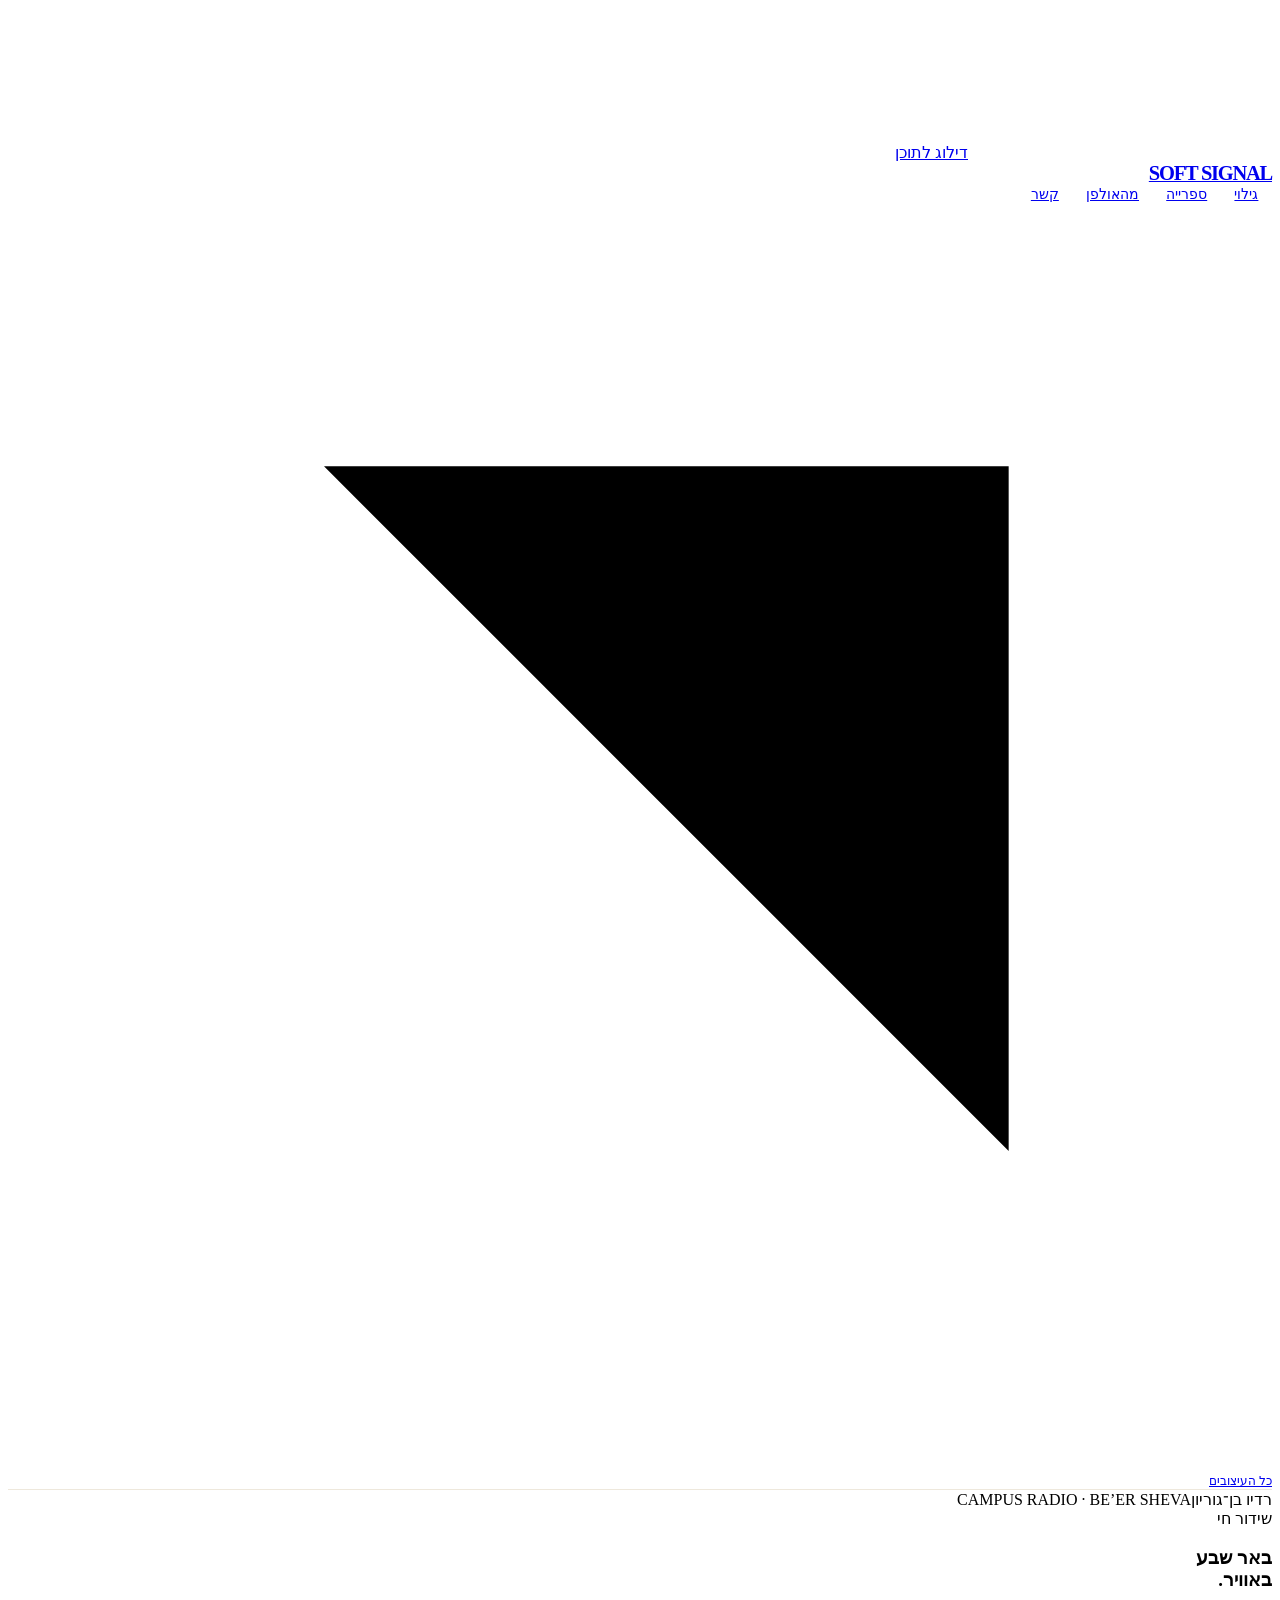
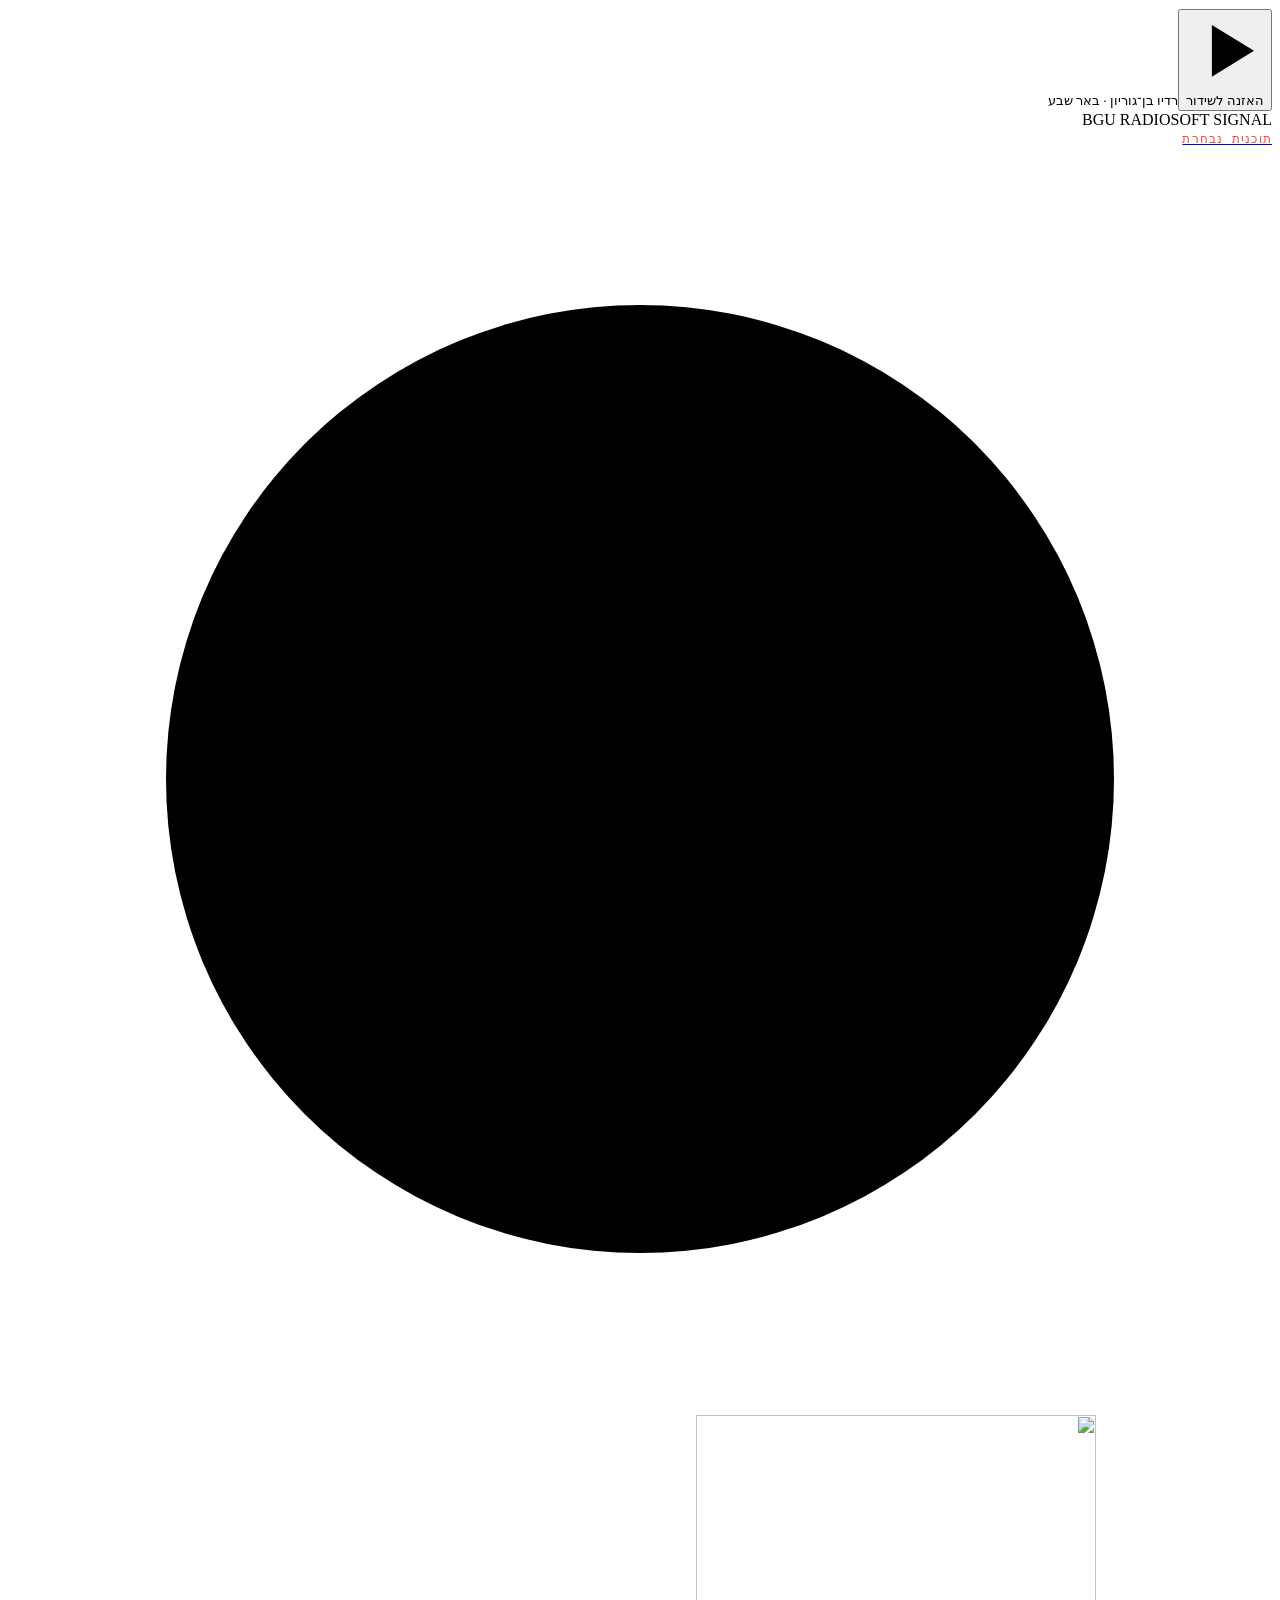
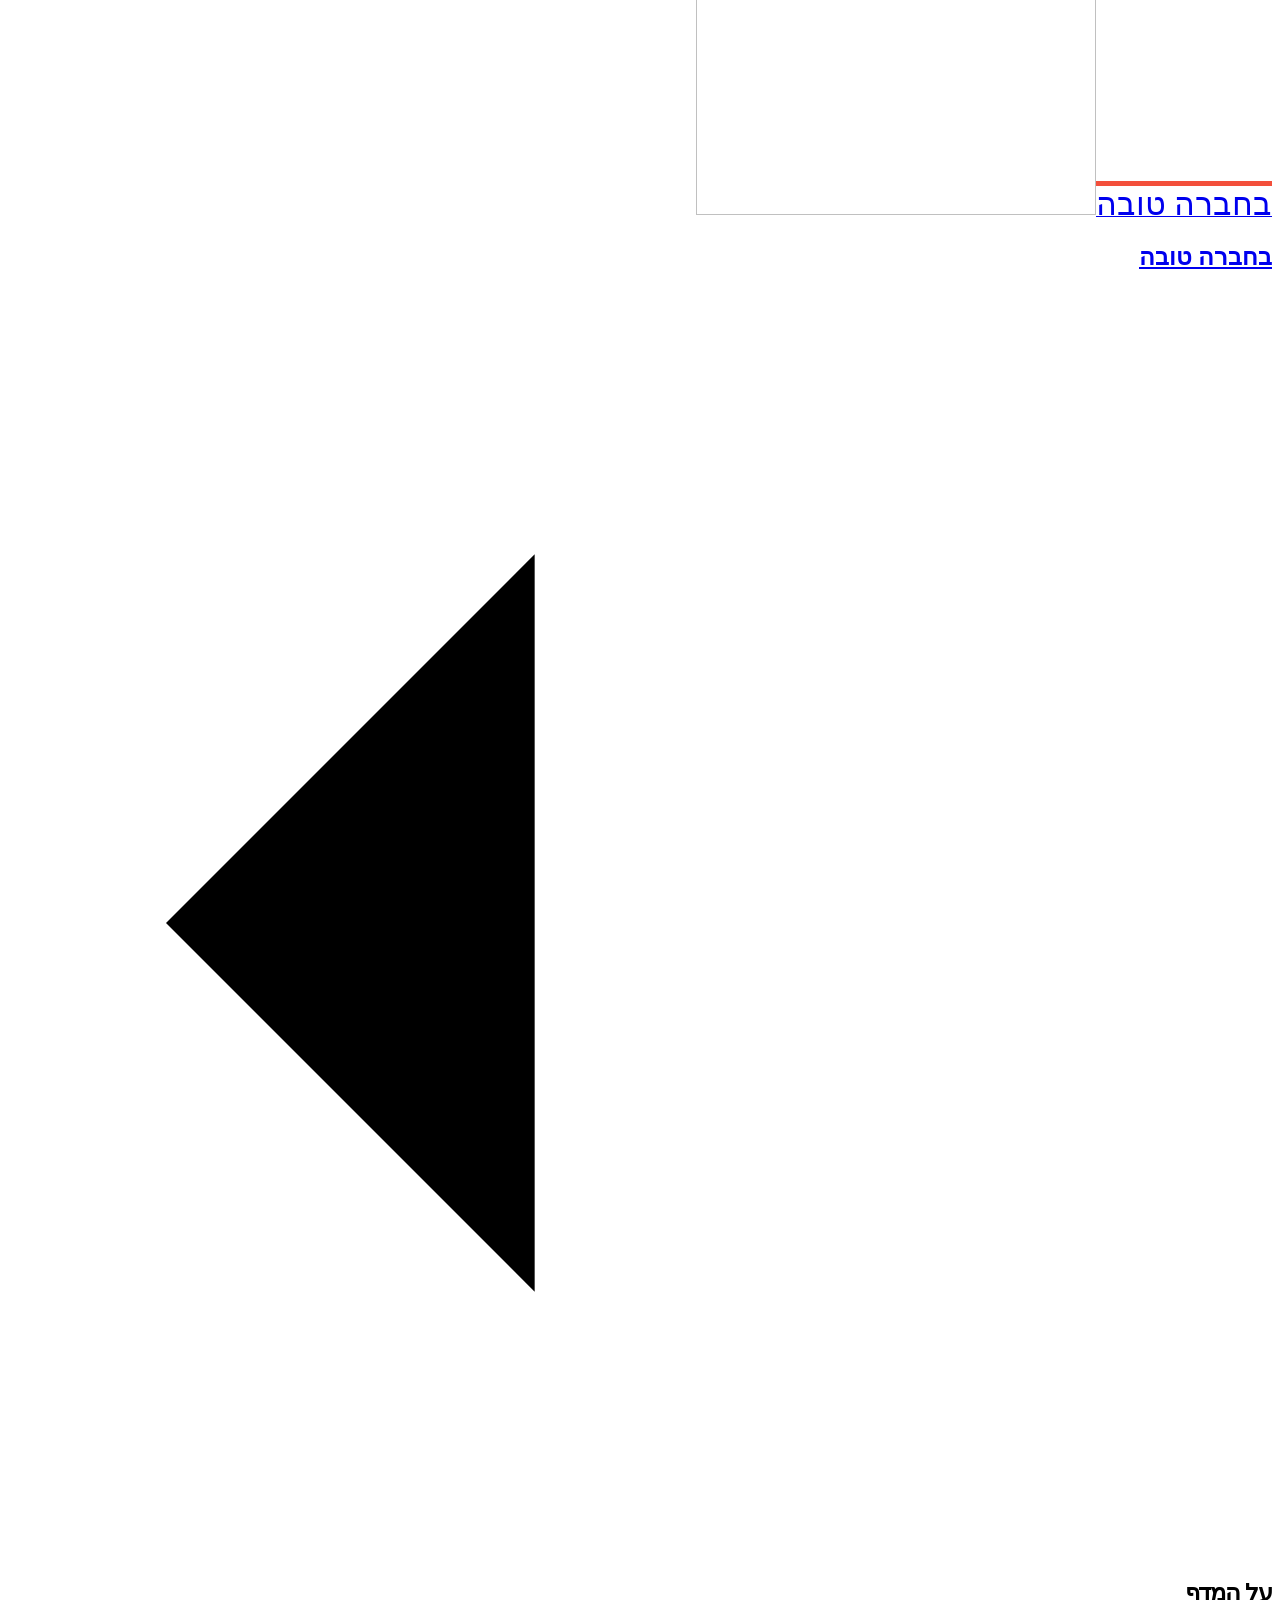
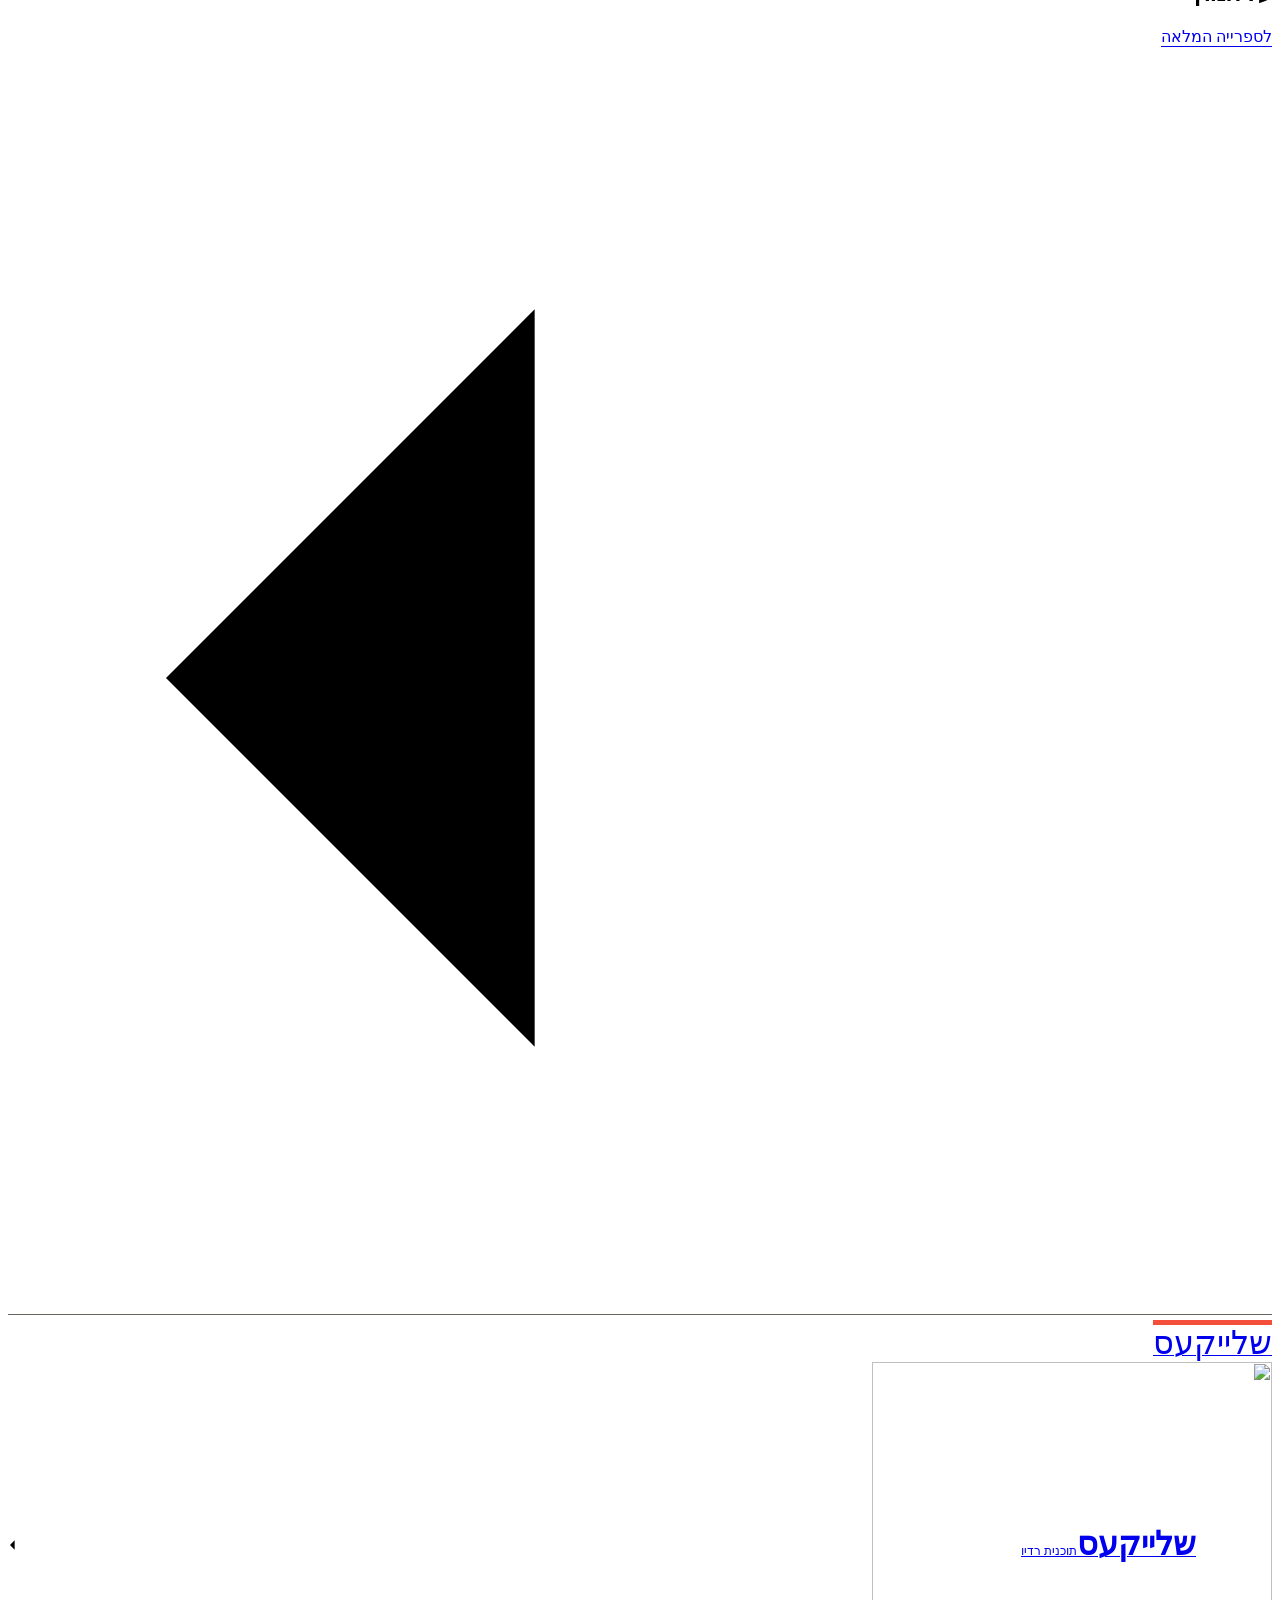
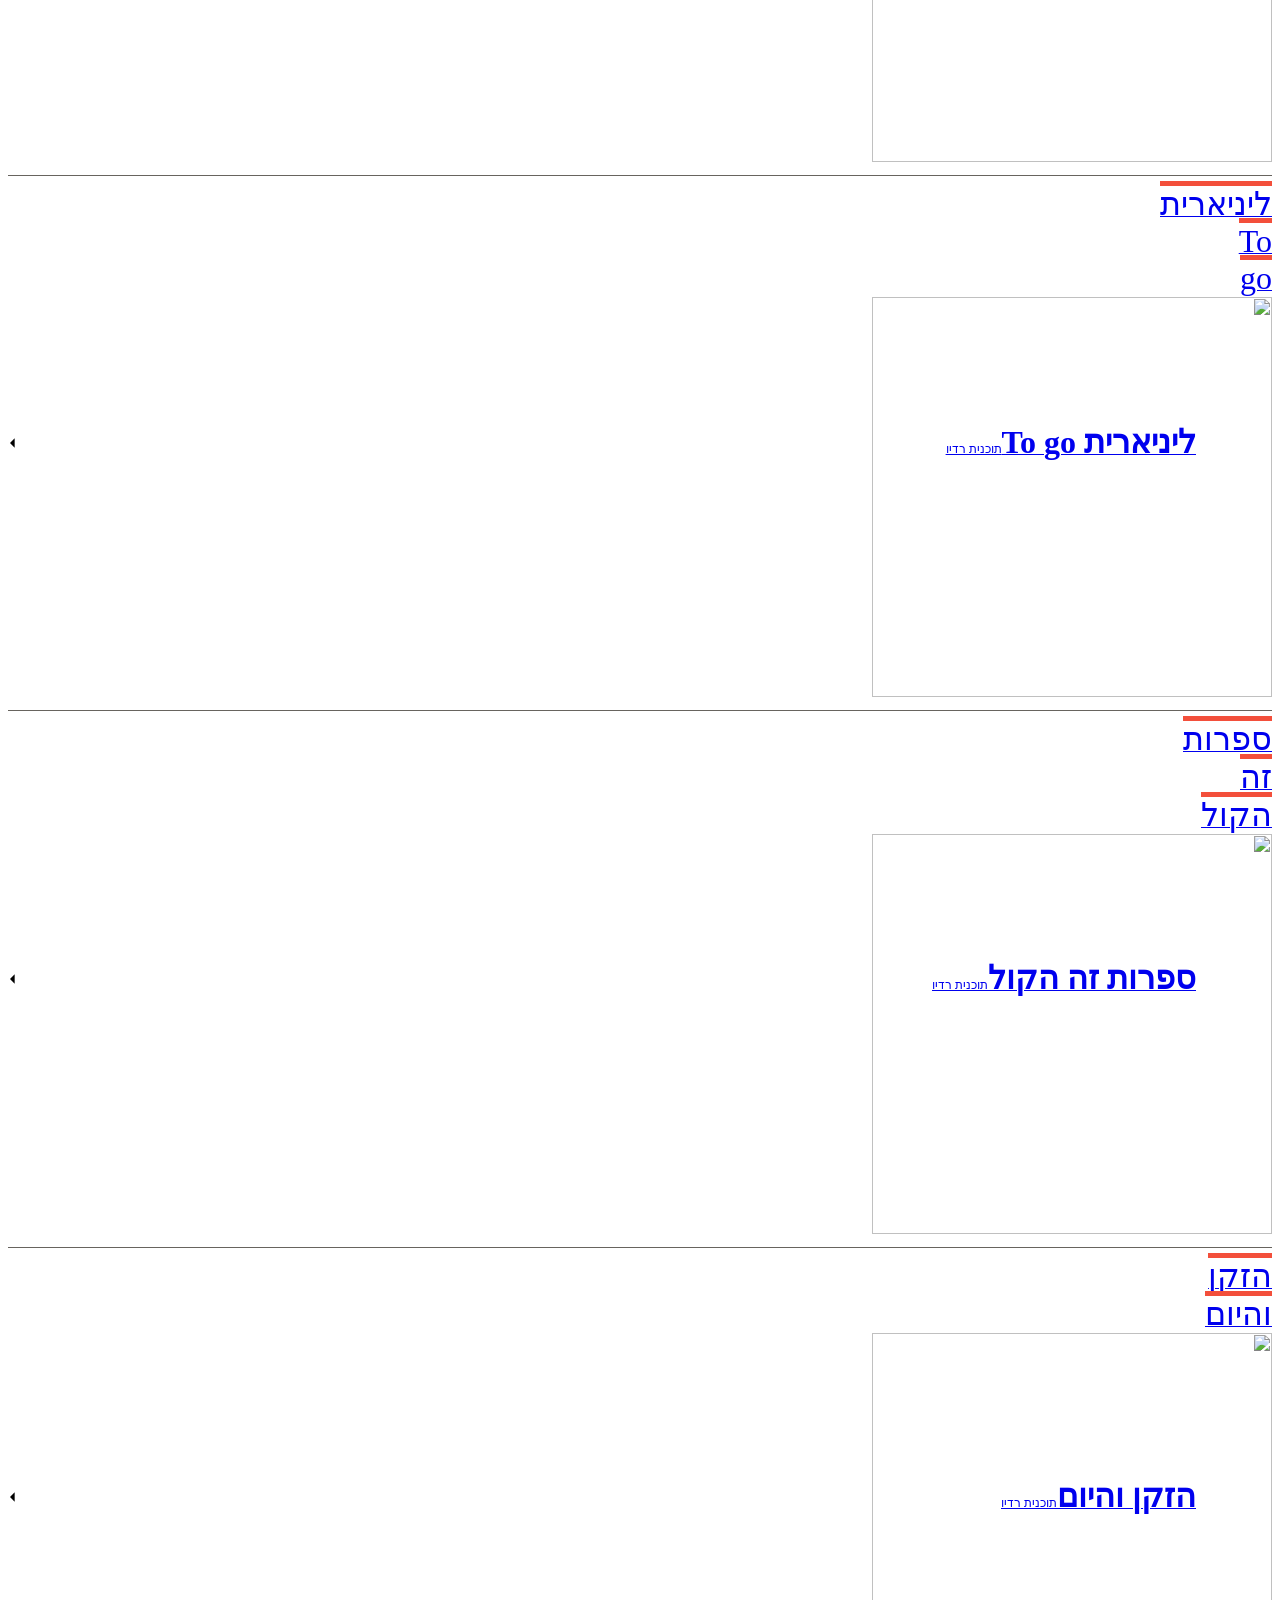
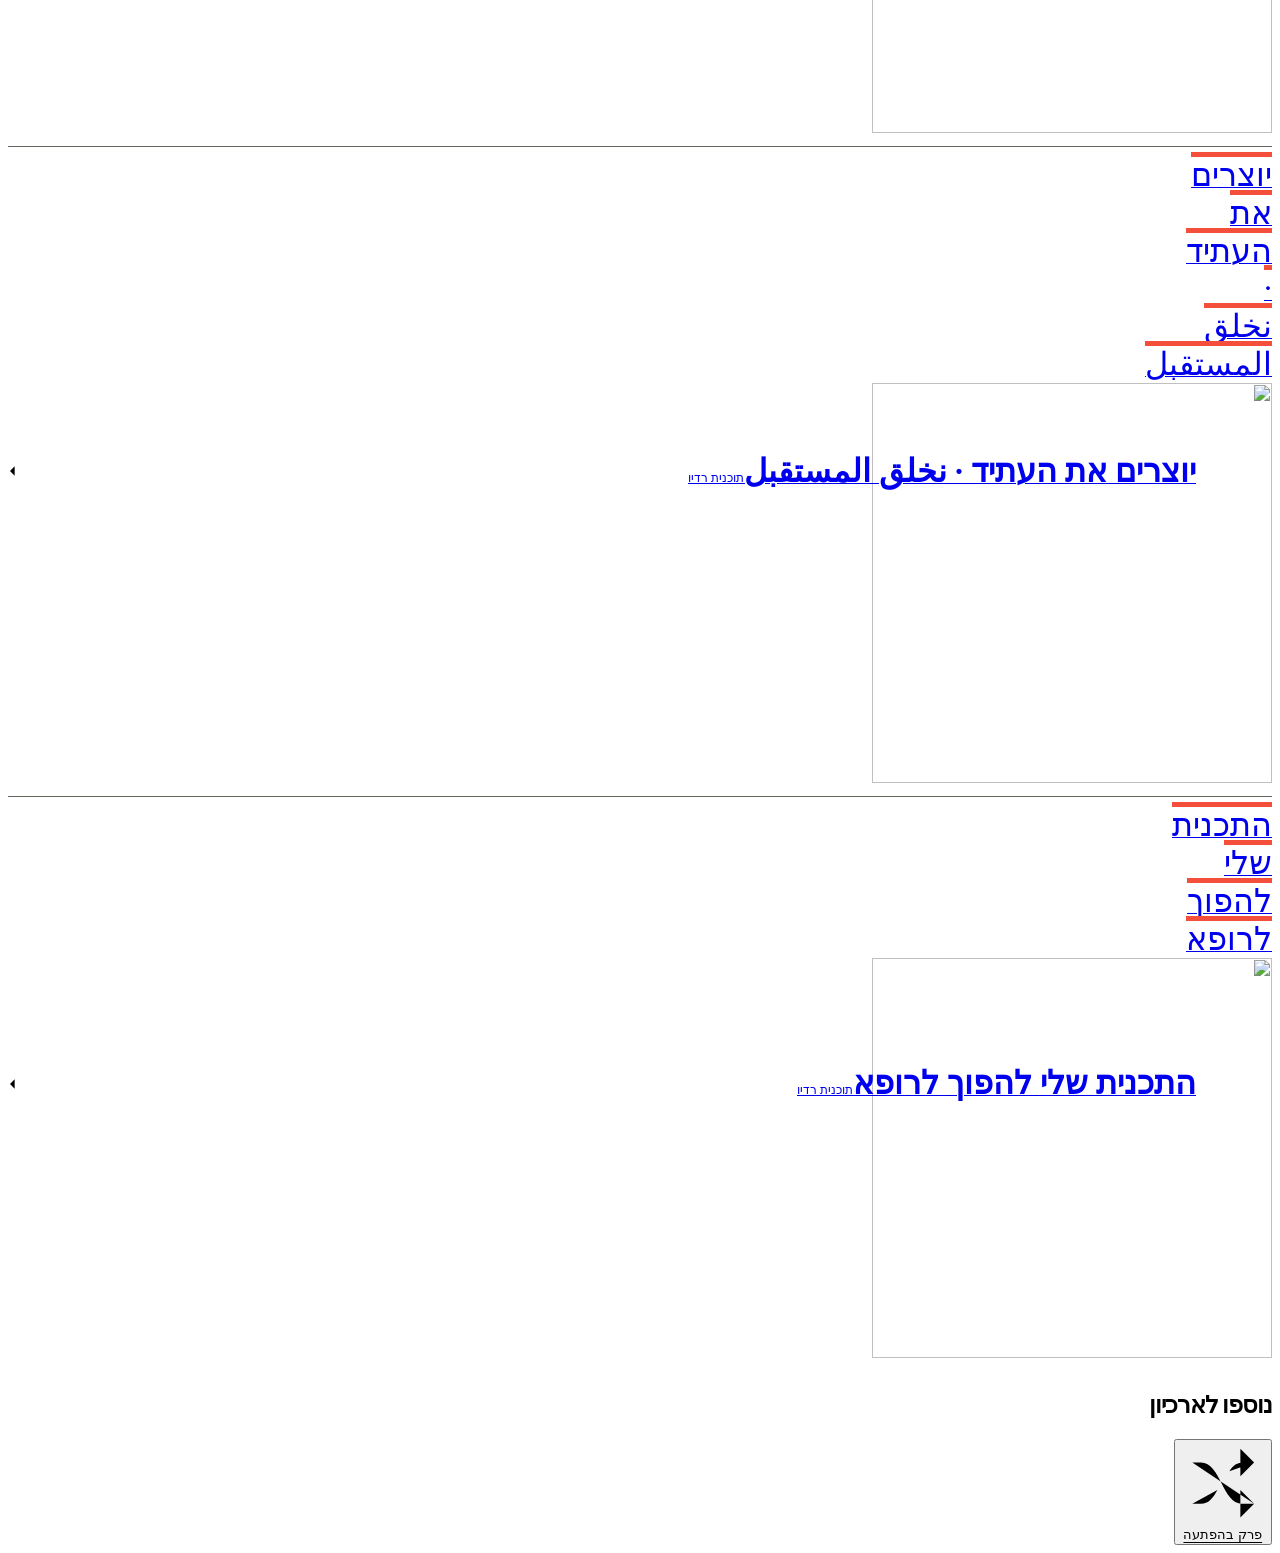
==== commit 729e0261: "Keep the receiver running when opening edition comparisons [skip ci]" ====
--- a/index.html
+++ b/index.html
@@ -2,36 +2,36 @@
 <html lang="he" dir="rtl">
 <head>
   <meta charset="utf-8"><meta name="viewport" content="width=device-width,initial-scale=1,viewport-fit=cover">
-  <meta name="theme-color" content="#111111">
+  <meta name="theme-color" content="#f5f1e9">
   <meta name="description" content="שידור חי, תוכניות והקלטות מהארכיון של רדיו בן־גוריון בבאר שבע.">
-  <title>After Hours · רדיו בן־גוריון</title>
+  <title>Soft Signal · רדיו בן־גוריון</title>
   <link rel="stylesheet" href="../main/fonts/fonts.css"><link rel="stylesheet" href="../main/core.css"><link rel="stylesheet" href="edition.css">
 </head>
-<body data-edition="after-hours">
+<body data-edition="soft-signal">
   <svg class="symbols" xmlns="http://www.w3.org/2000/svg" aria-hidden="true"><defs><symbol id="ic-play" viewBox="0 0 24 24"><path d="m8 4 13 8-13 8z" fill="currentColor" stroke="none"/></symbol><symbol id="ic-pause" viewBox="0 0 24 24"><path d="M6 4h4v16H6zM14 4h4v16h-4z" fill="currentColor" stroke="none"/></symbol><symbol id="ic-air" viewBox="0 0 24 24"><circle cx="12" cy="12" r="2" fill="currentColor"/><path d="M7.2 7.2a6.8 6.8 0 0 0 0 9.6m9.6-9.6a6.8 6.8 0 0 1 0 9.6M4.2 4.2a11 11 0 0 0 0 15.6m15.6-15.6a11 11 0 0 1 0 15.6"/></symbol><symbol id="ic-archive" viewBox="0 0 24 24"><path d="M3 4v16M7 4v16m4-16v16m3-15 5 14 3-1-5-14z"/></symbol><symbol id="ic-photo" viewBox="0 0 24 24"><rect x="3" y="4" width="18" height="16" rx="2"/><path d="m4 16 5-5 4 4 3-3 4 4"/><circle cx="16" cy="8.5" r="1"/></symbol><symbol id="ic-mail" viewBox="0 0 24 24"><rect x="2.5" y="4.5" width="19" height="15" rx="2"/><path d="m3 6 9 7 9-7"/></symbol><symbol id="ic-shuffle" viewBox="0 0 24 24"><path d="M3 6h2.5c5.8 0 6.2 12 12 12H21m-4-4 4 4-4 4M3 18h2.5c2.2 0 3.5-1.5 4.8-4m3.5-5.5C15 6.8 16 6 18 6h3m-4-4 4 4-4 4"/></symbol><symbol id="ic-arrow" viewBox="0 0 24 24"><path d="M21 12H3m7 7-7-7 7-7"/></symbol><symbol id="ic-back" viewBox="0 0 24 24"><path d="M3 12h18m-7 7 7-7-7-7"/></symbol><symbol id="ic-up" viewBox="0 0 24 24"><path d="M5 19 19 5M6 5h13v13"/></symbol><symbol id="ic-search" viewBox="0 0 24 24"><circle cx="10.5" cy="10.5" r="6.5"/><path d="m16 16 5 5"/></symbol><symbol id="ic-close" viewBox="0 0 24 24"><path d="m5 5 14 14M19 5 5 19"/></symbol><symbol id="ic-disc" viewBox="0 0 24 24"><circle cx="12" cy="12" r="9"/><circle cx="12" cy="12" r="2"/><path d="M5 12a7 7 0 0 1 7-7m7 7a7 7 0 0 1-7 7"/></symbol><symbol id="ic-more" viewBox="0 0 24 24"><circle cx="12" cy="5" r="1"/><circle cx="12" cy="12" r="1"/><circle cx="12" cy="19" r="1"/></symbol><symbol id="ic-expand" viewBox="0 0 24 24"><path d="m5 15 7-7 7 7"/></symbol><symbol id="ic-dial" viewBox="0 0 24 24"><path d="M3 20V8h18v12zM5 8l12-6M6 12h5m-5 3h5"/><circle cx="16" cy="14" r="2"/></symbol></defs></svg>
   <a class="skip" href="#main-content">דילוג לתוכן</a>
-  <header><div class="paper-bar"><a class="identity" aria-label="רדיו בן־גוריון — עמוד השער" href="#home"><b dir="ltr">BGU RADIO<span class="red-dot">.</span></b></a><nav aria-label="ניווט ראשי"><a data-nav="home" href="#home"><span>שער</span></a><a data-nav="archive" href="#archive"><span>ארכיון</span></a><a data-nav="gallery" href="#gallery"><span>תצלומים</span></a><a data-nav="contact" href="#contact"><span>מערכת</span></a></nav><button type="button" class="action press-live" data-live aria-pressed="false"><svg class="icon" aria-hidden="true" viewBox="0 0 24 24"><use href="#ic-play"></use></svg><span data-play-label>לייב</span></button><a class="compare-link" href="../" aria-label="לעמוד השוואת העיצובים"><svg class="icon" aria-hidden="true" viewBox="0 0 24 24"><use href="#ic-up"></use></svg><span>כל העיצובים</span></a></div></header>
+  <header><div class="nav-shell"><a class="identity" aria-label="Soft Signal — דף הבית" href="#home"><span class="signal-mark" aria-hidden="true"><i></i><i></i><i></i><i></i></span><b dir="ltr">SOFT SIGNAL</b></a><nav aria-label="ניווט ראשי"><a data-nav="home" href="#home"><span>גילוי</span></a><a data-nav="archive" href="#archive"><span>ספרייה</span></a><a data-nav="gallery" href="#gallery"><span>מהאולפן</span></a><a data-nav="contact" href="#contact"><span>קשר</span></a></nav><a class="compare-link" href="../" target="_blank" rel="noopener" aria-label="לעמוד השוואת העיצובים בחלון חדש"><svg class="icon" aria-hidden="true" viewBox="0 0 24 24"><use href="#ic-up"></use></svg><span>כל העיצובים</span></a></div></header>
   <main id="main-content" tabindex="-1">
-    <section id="home" data-screen="home"><div class="paper-issue"><span>רדיו בן־גוריון <i></i> באר שבע</span><span lang="en">INDEPENDENT CAMPUS RADIO</span></div>
-<div class="paper-title"><h1>אחרי השעות</h1><span dir="ltr" lang="en">AFTER<br>HOURS<span class="red-dot">.</span></span></div>
-<div class="front-spread">
-  <article class="cover-story">
-    <a class="press-image" href="#episode/https%3A%2F%2Fpodcasters.spotify.com%2Fpod%2Fshow%2Fsifrot-bgu%2Fepisodes%2F3-ejjnmc" aria-label="לפרק עם ד״ר נירית קורמן"><img fetchpriority="high" src="https://qtrypzzcjebvfcihiynt.supabase.co/storage/v1/object/public/base44-prod/public/user_68eeb6ed4dc35dcd85870d6c/b072b77e7_.jpg" alt="שידור סביב שולחן המיקרופונים באולפן רדיו בן־גוריון"><span class="press-stroke" aria-hidden="true"></span><span class="image-caption">צילום מתוך אלבום התחנה</span></a>
-    <div class="lead-story"><span class="story-label">כתבת השער <i></i> ספרות זה הקול</span><a href="#episode/https%3A%2F%2Fpodcasters.spotify.com%2Fpod%2Fshow%2Fsifrot-bgu%2Fepisodes%2F3-ejjnmc"><h2>איך מקימים מוסד תרבות בבאר שבע?</h2></a><p>ד״ר נירית קורמן על בית הסופרים, על קהל מקומי ועל יצירה מחוץ למרכז.</p><a class="text-link" href="#episode/https%3A%2F%2Fpodcasters.spotify.com%2Fpod%2Fshow%2Fsifrot-bgu%2Fepisodes%2F3-ejjnmc">לכתבה ולהקלטה <svg class="icon" aria-hidden="true" viewBox="0 0 24 24"><use href="#ic-arrow"></use></svg></a></div>
+    <section id="home" data-screen="home"><div class="discover-head"><span>רדיו בן־גוריון</span><span lang="en" dir="ltr">CAMPUS RADIO · BE’ER SHEVA</span></div>
+<div class="soft-opening">
+  <article class="turntable">
+    <div class="live-copy"><span class="on-tag"><span class="status-dot" aria-hidden="true"></span> שידור חי</span><h1>באר שבע<br>באוויר<span>.</span></h1><div class="live-line"><button type="button" class="action live-action" data-live aria-pressed="false"><svg class="icon" aria-hidden="true" viewBox="0 0 24 24"><use href="#ic-play"></use></svg><span data-play-label>האזנה לשידור</span></button><small><span data-now dir="auto">רדיו בן־גוריון · באר שבע</span></small></div></div>
+    <div class="disc-stage" aria-hidden="true"><div class="platter"><div class="grooves"></div><div class="disc-label"><span>BGU RADIO</span><i></i><span>SOFT SIGNAL</span></div></div><div class="needle"><b></b></div></div>
   </article>
-  <aside class="news-wire"><div class="live-box"><span class="story-label"><span class="status-dot" aria-hidden="true"></span> מחדר השידור</span><h2>עכשיו באוויר</h2><p><span data-now dir="auto">רדיו בן־גוריון · באר שבע</span></p><button type="button" class="action live-action" data-live aria-pressed="false"><svg class="icon" aria-hidden="true" viewBox="0 0 24 24"><use href="#ic-play"></use></svg><span data-play-label>האזנה לשידור</span></button></div><div class="wire-contents"><h3>עוד בגיליון</h3><a class="sleeve" href="#program/%D7%A9%D7%9C%D7%99%D7%99%D7%A7%D7%A2%D7%A1"><span class="cover" data-art><span class="cover-type" aria-hidden="true">שלייקעס</span><img src="https://image-cdn-fa.spotifycdn.com/image/ab67656300005f1f22605e929cd873a137c8667e" alt="" width="400" height="400"></span><span class="sleeve-info"><strong dir="auto">שלייקעס</strong><small>לכל השידורים</small></span><svg class="icon" aria-hidden="true" viewBox="0 0 24 24"><use href="#ic-arrow"></use></svg></a><a class="sleeve" href="#program/%D7%94%D7%96%D7%A7%D7%9F%20%D7%95%D7%94%D7%99%D7%95%D7%9D"><span class="cover" data-art><span class="cover-type" aria-hidden="true">הזקן והיום</span><img src="https://image-cdn-ak.spotifycdn.com/image/ab67656300005f1f829517f4e6b96a2842ede6a0" alt="" width="400" height="400"></span><span class="sleeve-info"><strong dir="auto">הזקן והיום</strong><small>לכל השידורים</small></span><svg class="icon" aria-hidden="true" viewBox="0 0 24 24"><use href="#ic-arrow"></use></svg></a><a class="sleeve" href="#program/%D7%91%D7%97%D7%91%D7%A8%D7%94%20%D7%98%D7%95%D7%91%D7%94"><span class="cover" data-art><span class="cover-type" aria-hidden="true">בחברה טובה</span><img src="https://image-cdn-fa.spotifycdn.com/image/ab67656300005f1f9d10866cc034662153797955" alt="" width="400" height="400"></span><span class="sleeve-info"><strong dir="auto">בחברה טובה</strong><small>לכל השידורים</small></span><svg class="icon" aria-hidden="true" viewBox="0 0 24 24"><use href="#ic-arrow"></use></svg></a></div></aside>
+  <a class="pick-feature" href="#program/%D7%91%D7%97%D7%91%D7%A8%D7%94%20%D7%98%D7%95%D7%91%D7%94"><span class="pick-top"><span class="kicker">תוכנית נבחרת</span><svg class="icon" aria-hidden="true" viewBox="0 0 24 24"><use href="#ic-disc"></use></svg></span><div class="pick-art"><span class="cover" data-art aria-hidden="true"><span class="cover-type" aria-hidden="true">בחברה טובה</span><img src="https://image-cdn-fa.spotifycdn.com/image/ab67656300005f1f9d10866cc034662153797955" alt="" width="400" height="400"></span></div><div class="pick-bottom"><h2>בחברה טובה</h2><span class="round-arrow"><svg class="icon" aria-hidden="true" viewBox="0 0 24 24"><use href="#ic-arrow"></use></svg></span></div></a>
 </div>
-<section class="home-recent"><div class="section-line"><h2>יומן הקלטות</h2><a class="text-link" href="#archive">לארכיון<svg class="icon" aria-hidden="true" viewBox="0 0 24 24"><use href="#ic-arrow"></use></svg></a></div><div data-latest="4"></div></section></section>
-    <section id="archive" data-screen="archive" hidden><div class="archive-mast"><div><span class="kicker">THE BACK ISSUES</span><h1>ארכיון השידורים</h1></div><b class="issue-index" lang="en">A—Z</b></div>
+<section class="home-collection"><div class="section-line"><h2>על המדף</h2><a class="text-link" href="#archive">לספרייה המלאה<svg class="icon" aria-hidden="true" viewBox="0 0 24 24"><use href="#ic-arrow"></use></svg></a></div><div class="soft-shelves"><a class="sleeve" href="#program/%D7%A9%D7%9C%D7%99%D7%99%D7%A7%D7%A2%D7%A1"><span class="cover" data-art aria-hidden="true"><span class="cover-type" aria-hidden="true">שלייקעס</span><img src="https://image-cdn-fa.spotifycdn.com/image/ab67656300005f1f22605e929cd873a137c8667e" alt="" width="400" height="400"></span><span class="sleeve-info"><strong dir="auto">שלייקעס</strong><small>תוכנית רדיו</small></span><svg class="icon" aria-hidden="true" viewBox="0 0 24 24"><use href="#ic-arrow"></use></svg></a><a class="sleeve" href="#program/%D7%9C%D7%99%D7%A0%D7%99%D7%90%D7%A8%D7%99%D7%AA%20To%20go"><span class="cover" data-art aria-hidden="true"><span class="cover-type" aria-hidden="true">ליניארית To go</span><img src="https://image-cdn-fa.spotifycdn.com/image/ab67656300005f1f37e85e3a5cd156cbcd80d6d2" alt="" width="400" height="400"></span><span class="sleeve-info"><strong dir="auto">ליניארית To go</strong><small>תוכנית רדיו</small></span><svg class="icon" aria-hidden="true" viewBox="0 0 24 24"><use href="#ic-arrow"></use></svg></a><a class="sleeve" href="#program/%D7%A1%D7%A4%D7%A8%D7%95%D7%AA%20%D7%96%D7%94%20%D7%94%D7%A7%D7%95%D7%9C"><span class="cover" data-art aria-hidden="true"><span class="cover-type" aria-hidden="true">ספרות זה הקול</span><img src="https://d3t3ozftmdmh3i.cloudfront.net/production/podcast_uploaded_nologo/9056178/9056178-1600070854061-a559b236ebcb1.jpg" alt="" width="400" height="400"></span><span class="sleeve-info"><strong dir="auto">ספרות זה הקול</strong><small>תוכנית רדיו</small></span><svg class="icon" aria-hidden="true" viewBox="0 0 24 24"><use href="#ic-arrow"></use></svg></a><a class="sleeve" href="#program/%D7%94%D7%96%D7%A7%D7%9F%20%D7%95%D7%94%D7%99%D7%95%D7%9D"><span class="cover" data-art aria-hidden="true"><span class="cover-type" aria-hidden="true">הזקן והיום</span><img src="https://image-cdn-ak.spotifycdn.com/image/ab67656300005f1f829517f4e6b96a2842ede6a0" alt="" width="400" height="400"></span><span class="sleeve-info"><strong dir="auto">הזקן והיום</strong><small>תוכנית רדיו</small></span><svg class="icon" aria-hidden="true" viewBox="0 0 24 24"><use href="#ic-arrow"></use></svg></a><a class="sleeve" href="#program/%D7%99%D7%95%D7%A6%D7%A8%D7%99%D7%9D%20%D7%90%D7%AA%20%D7%94%D7%A2%D7%AA%D7%99%D7%93%20%C2%B7%20%D9%86%D8%AE%D9%84%D9%82%20%D8%A7%D9%84%D9%85%D8%B3%D8%AA%D9%82%D8%A8%D9%84"><span class="cover" data-art aria-hidden="true"><span class="cover-type" aria-hidden="true">יוצרים את העתיד · نخلق المستقبل</span><img src="https://image-cdn-fa.spotifycdn.com/image/ab67656300005f1f78a8c57bec17b2b765a321c3" alt="" width="400" height="400"></span><span class="sleeve-info"><strong dir="auto">יוצרים את העתיד · نخلق المستقبل</strong><small>תוכנית רדיו</small></span><svg class="icon" aria-hidden="true" viewBox="0 0 24 24"><use href="#ic-arrow"></use></svg></a><a class="sleeve" href="#program/%D7%94%D7%AA%D7%9B%D7%A0%D7%99%D7%AA%20%D7%A9%D7%9C%D7%99%20%D7%9C%D7%94%D7%A4%D7%95%D7%9A%20%D7%9C%D7%A8%D7%95%D7%A4%D7%90"><span class="cover" data-art aria-hidden="true"><span class="cover-type" aria-hidden="true">התכנית שלי להפוך לרופא</span><img src="https://image-cdn-fa.spotifycdn.com/image/ab67656300005f1f62838f0710418adb9f424ff2" alt="" width="400" height="400"></span><span class="sleeve-info"><strong dir="auto">התכנית שלי להפוך לרופא</strong><small>תוכנית רדיו</small></span><svg class="icon" aria-hidden="true" viewBox="0 0 24 24"><use href="#ic-arrow"></use></svg></a></div></section>
+<section class="home-recent"><div class="section-line"><h2>נוספו לארכיון</h2><button type="button" data-shuffle class="text-link"><svg class="icon" aria-hidden="true" viewBox="0 0 24 24"><use href="#ic-shuffle"></use></svg> פרק בהפתעה</button></div><div data-latest="4"></div></section></section>
+    <section id="archive" data-screen="archive" hidden><div class="archive-mast"><div><span class="kicker">THE LIBRARY</span><h1>ספריית ההאזנה</h1></div><div class="library-samples" aria-hidden="true"><span class="cover" data-art aria-hidden="true"><span class="cover-type" aria-hidden="true">הזקן והיום</span><img src="https://image-cdn-ak.spotifycdn.com/image/ab67656300005f1f829517f4e6b96a2842ede6a0" alt="" width="400" height="400"></span><span class="cover" data-art aria-hidden="true"><span class="cover-type" aria-hidden="true">שלייקעס</span><img src="https://image-cdn-fa.spotifycdn.com/image/ab67656300005f1f22605e929cd873a137c8667e" alt="" width="400" height="400"></span><span class="cover" data-art aria-hidden="true"><span class="cover-type" aria-hidden="true">בחברה טובה</span><img src="https://image-cdn-fa.spotifycdn.com/image/ab67656300005f1f9d10866cc034662153797955" alt="" width="400" height="400"></span></div></div>
   <div class="filters"><label class="search"><svg class="icon" aria-hidden="true" viewBox="0 0 24 24"><use href="#ic-search"></use></svg><span class="sr">חיפוש בארכיון</span><input id="query" type="search" placeholder="חיפוש תוכנית, פרק או שם" autocomplete="off"></label>
     <label class="source-filter"><span class="sr">מקור ההקלטה</span><select id="source"><option value="">כל המקורות</option></select></label>
     <button class="action secondary" data-shuffle><svg class="icon" aria-hidden="true" viewBox="0 0 24 24"><use href="#ic-shuffle"></use></svg><span>פרק בהפתעה</span></button></div>
-  <section class="archive-fresh" id="fresh"><div class="section-line"><h2>מהיומן</h2></div><div data-latest="5"></div></section>
-  <section class="index-section"><div class="section-line"><h2>גיליונות התוכניות</h2><span role="status" id="total">הארכיון נטען…</span></div>
+  <section class="archive-fresh" id="fresh"><div class="section-line"><h2>הקלטות אחרונות</h2></div><div data-latest="5"></div></section>
+  <section class="index-section"><div class="section-line"><h2>כל התוכניות</h2><span role="status" id="total">הארכיון נטען…</span></div>
   <div id="matches" hidden></div><div id="groups"></div><button class="action secondary" id="more" hidden>תוכניות נוספות</button><p id="empty" hidden>אין תוצאות לחיפוש הזה. אפשר לחפש שם תוכנית, פרק או שדרנית.</p></section></section>
     <section id="detail" data-screen="detail" hidden aria-label="פרטי התוכנית או הפרק" tabindex="-1"></section>
-    <section id="gallery" data-screen="gallery" hidden><div class="aux-title"><span class="kicker">PHOTO DESK</span><h1>אלבום התצלומים</h1></div><figure class="photo-figure"><div class="photo-window"><img id="photo" alt="צילום מתוך אולפן רדיו בן־גוריון" width="1100" height="700"></div><figcaption><span>רדיו בן־גוריון · באר שבע</span><div class="photo-controls"><button id="prev" class="icon-button" aria-label="התמונה הקודמת"><svg class="icon" aria-hidden="true" viewBox="0 0 24 24"><use href="#ic-back"></use></svg></button><output id="count" dir="ltr" aria-live="polite"></output><button id="next" class="icon-button" aria-label="התמונה הבאה"><svg class="icon" aria-hidden="true" viewBox="0 0 24 24"><use href="#ic-arrow"></use></svg></button></div></figcaption></figure></section>
-    <section id="contact" data-screen="contact" hidden><div class="aux-title"><span class="kicker">THE RADIO DESK</span><h1>מכתבים למערכת</h1></div><div class="contact-spread"><article class="mail-card"><span class="contact-sign" aria-hidden="true"><svg class="icon" aria-hidden="true" viewBox="0 0 24 24"><use href="#ic-mail"></use></svg></span><h2>יש לכם רעיון לתוכנית?</h2><p>האולפן פתוח לסטודנטיות ולסטודנטים שרוצים לשדר, להפיק ולספר סיפור.</p><a class="email-link" dir="ltr" href="mailto:bguradio2017@gmail.com">bguradio2017@gmail.com</a><a class="text-link" href="https://bgu-radio.base44.app/#:~:text=יש%20לכם%20רעיון" target="_blank" rel="noopener">לטופס של התחנה <svg class="icon" aria-hidden="true" viewBox="0 0 24 24"><use href="#ic-up"></use></svg></a></article><aside class="station-note"><h2>על התחנה</h2><p>רדיו בן־גוריון הוא תחנת הרדיו האינטרנטית של אוניברסיטת בן־גוריון בנגב. באולפן נפגשים מוזיקה, תרבות, יזמות והחיים בקמפוס.</p><h3>שותפים ותומכים</h3><div id="credits"></div></aside></div></section>
+    <section id="gallery" data-screen="gallery" hidden><div class="aux-title"><span class="kicker">STUDIO ALBUM</span><h1>מהאולפן</h1></div><figure class="photo-figure"><div class="photo-window"><img id="photo" alt="צילום מתוך אולפן רדיו בן־גוריון" width="1100" height="700"></div><figcaption><span>רדיו בן־גוריון · באר שבע</span><div class="photo-controls"><button id="prev" class="icon-button" aria-label="התמונה הקודמת"><svg class="icon" aria-hidden="true" viewBox="0 0 24 24"><use href="#ic-back"></use></svg></button><output id="count" dir="ltr" aria-live="polite"></output><button id="next" class="icon-button" aria-label="התמונה הבאה"><svg class="icon" aria-hidden="true" viewBox="0 0 24 24"><use href="#ic-arrow"></use></svg></button></div></figcaption></figure></section>
+    <section id="contact" data-screen="contact" hidden><div class="aux-title"><span class="kicker">CONTACT</span><h1>דברו איתנו</h1></div><div class="contact-spread"><article class="mail-card"><span class="contact-sign" aria-hidden="true"><svg class="icon" aria-hidden="true" viewBox="0 0 24 24"><use href="#ic-mail"></use></svg></span><h2>יש לכם רעיון לתוכנית?</h2><p>האולפן פתוח לסטודנטיות ולסטודנטים שרוצים לשדר, להפיק ולספר סיפור.</p><a class="email-link" dir="ltr" href="mailto:bguradio2017@gmail.com">bguradio2017@gmail.com</a><a class="text-link" href="https://bgu-radio.base44.app/#:~:text=יש%20לכם%20רעיון" target="_blank" rel="noopener">לטופס של התחנה <svg class="icon" aria-hidden="true" viewBox="0 0 24 24"><use href="#ic-up"></use></svg></a></article><aside class="station-note"><h2>על התחנה</h2><p>רדיו בן־גוריון הוא תחנת הרדיו האינטרנטית של אוניברסיטת בן־גוריון בנגב. באולפן נפגשים מוזיקה, תרבות, יזמות והחיים בקמפוס.</p><h3>שותפים ותומכים</h3><div id="credits"></div></aside></div></section>
   </main>
   <aside id="receiver" class="receiver" aria-label="נגן הרדיו" hidden>
   <div id="receiver-panel" hidden><div class="panel-heading"><strong id="panel-title">נגן</strong><button class="icon-button" id="collapse" aria-label="מזעור הנגן"><svg class="icon" aria-hidden="true" viewBox="0 0 24 24"><use href="#ic-close"></use></svg></button></div>
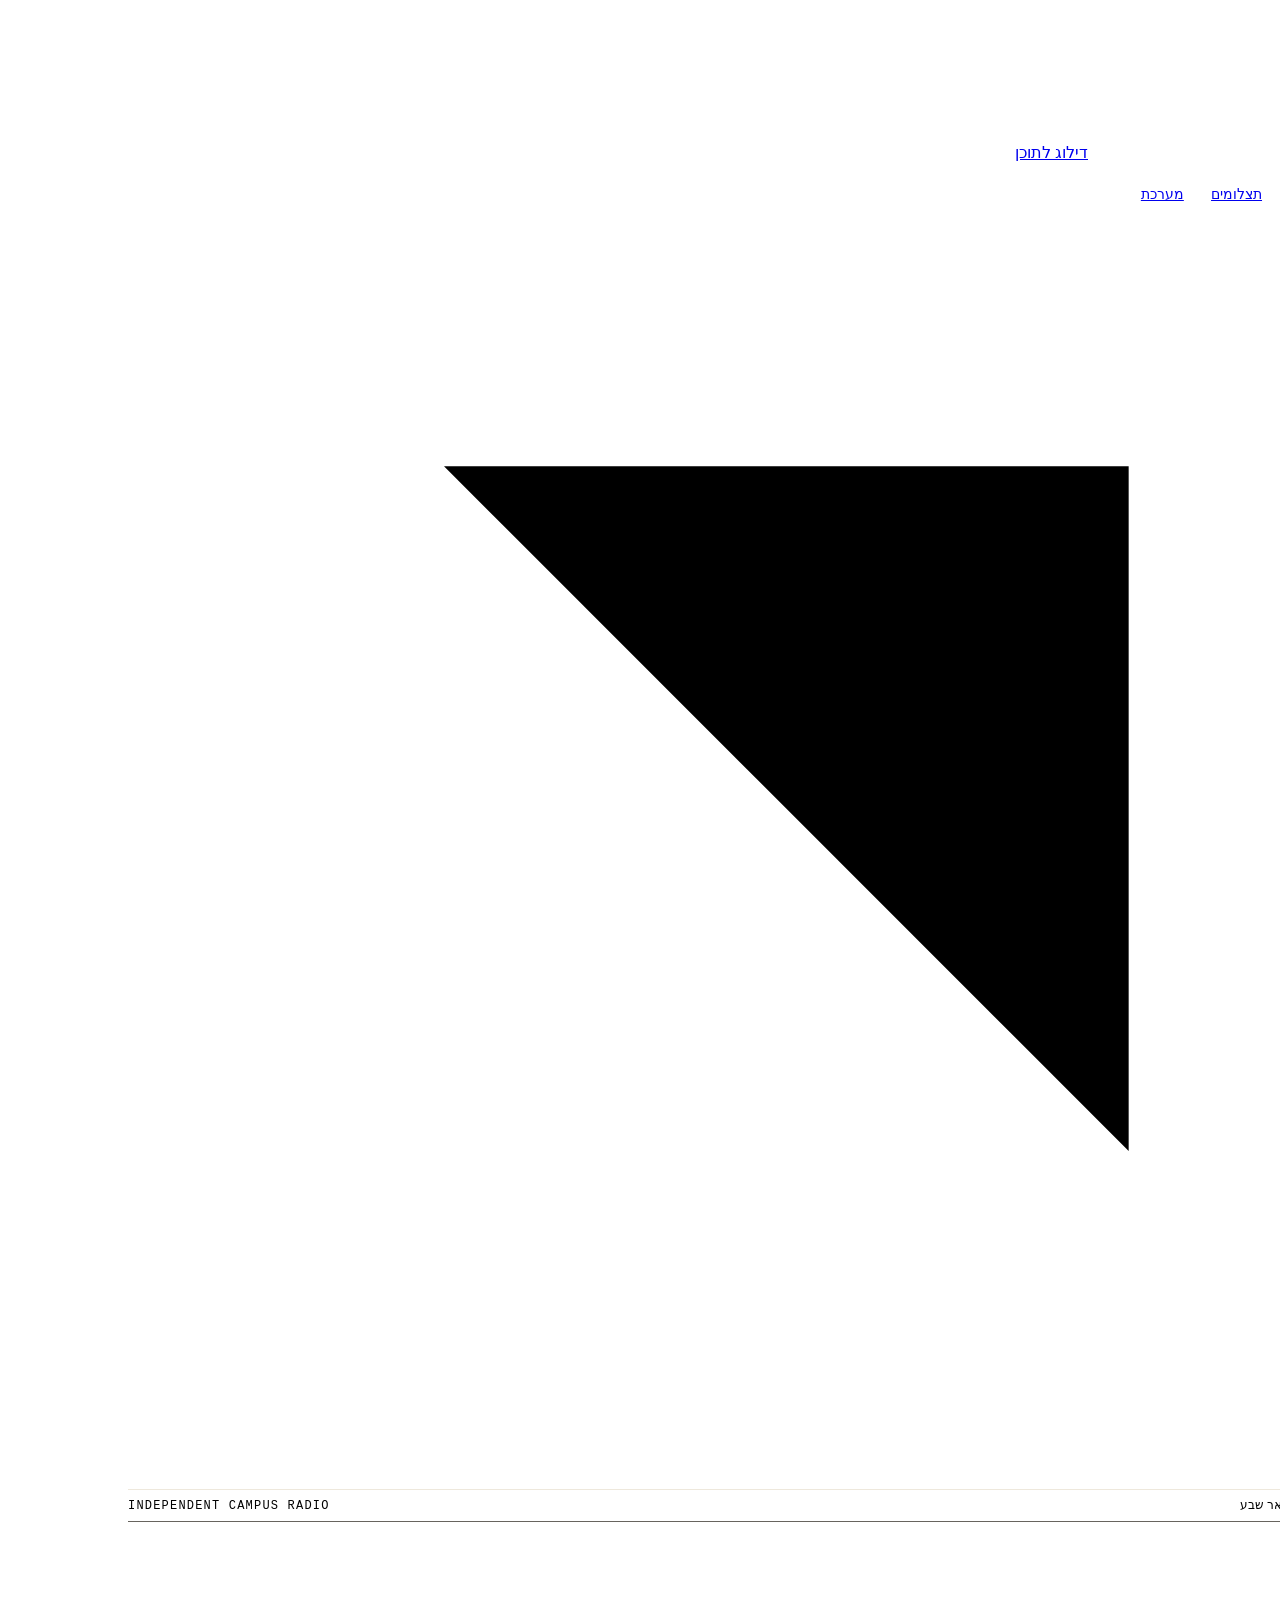
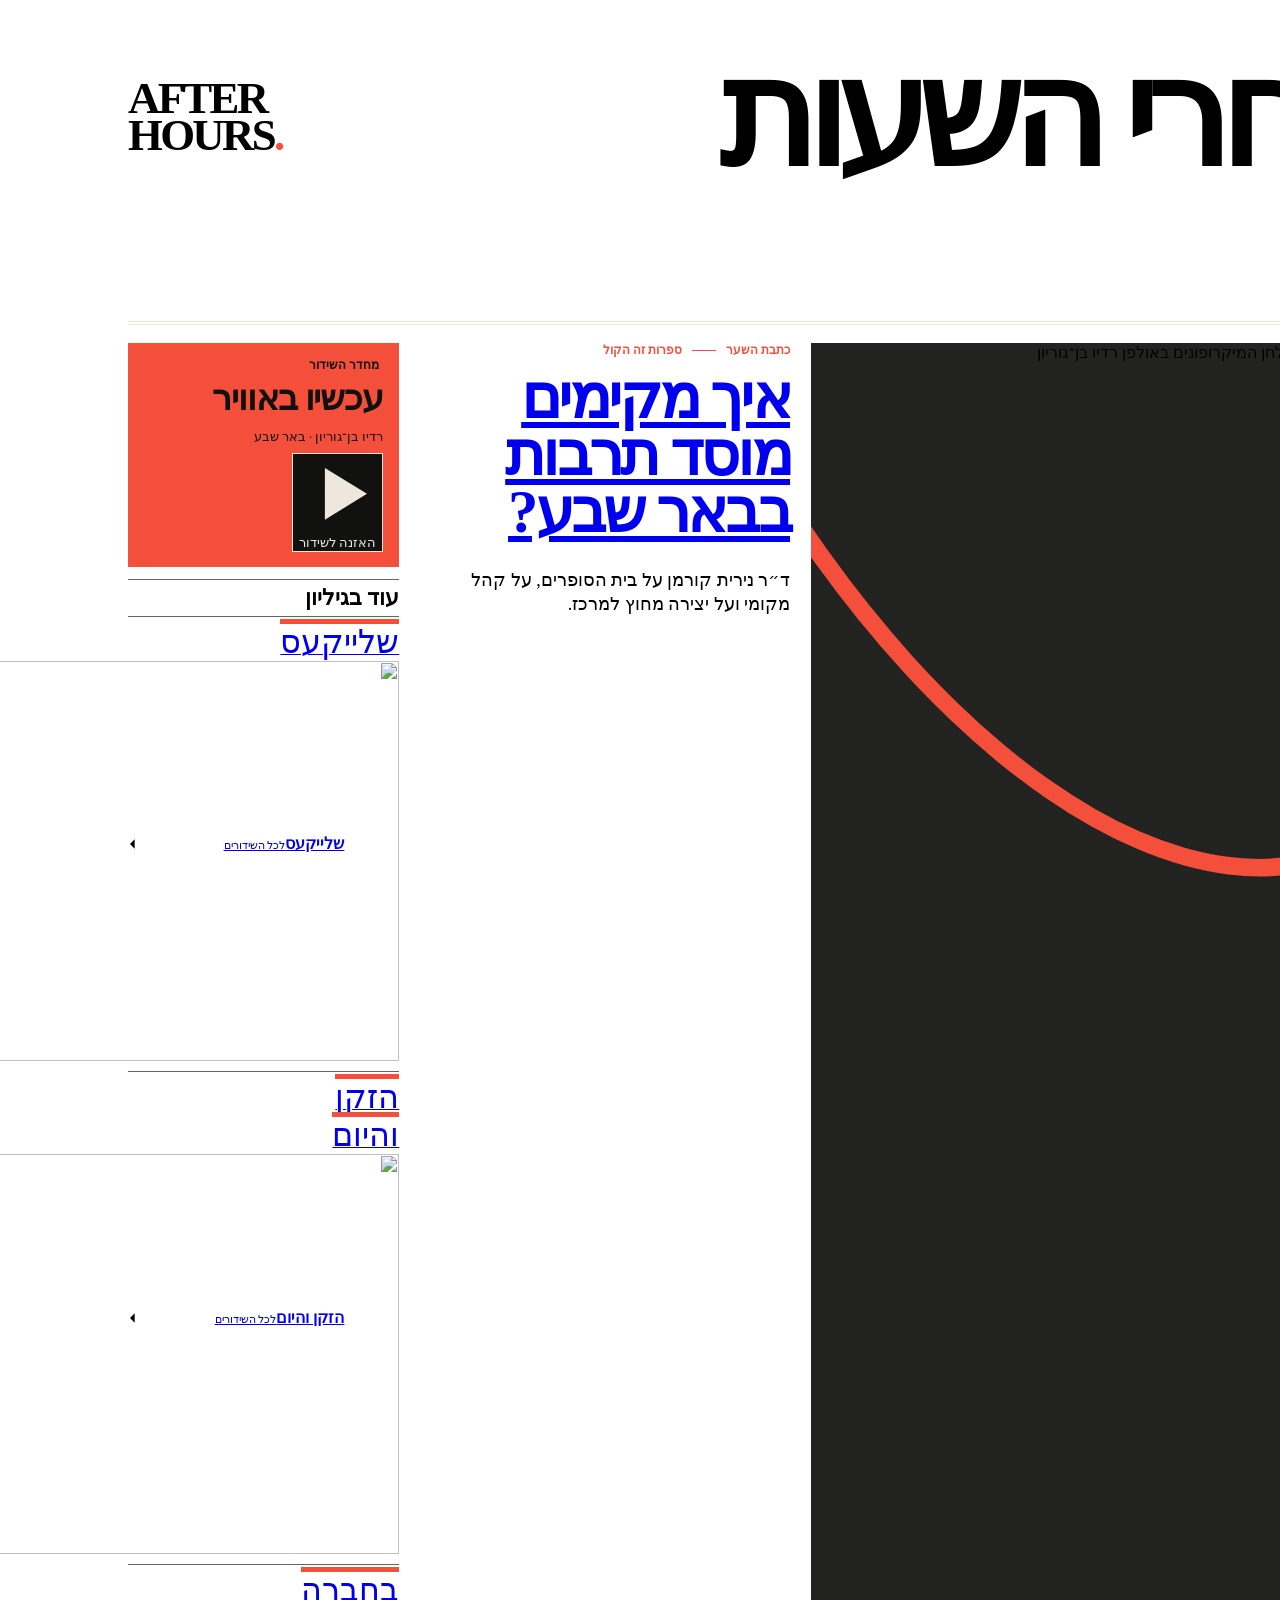
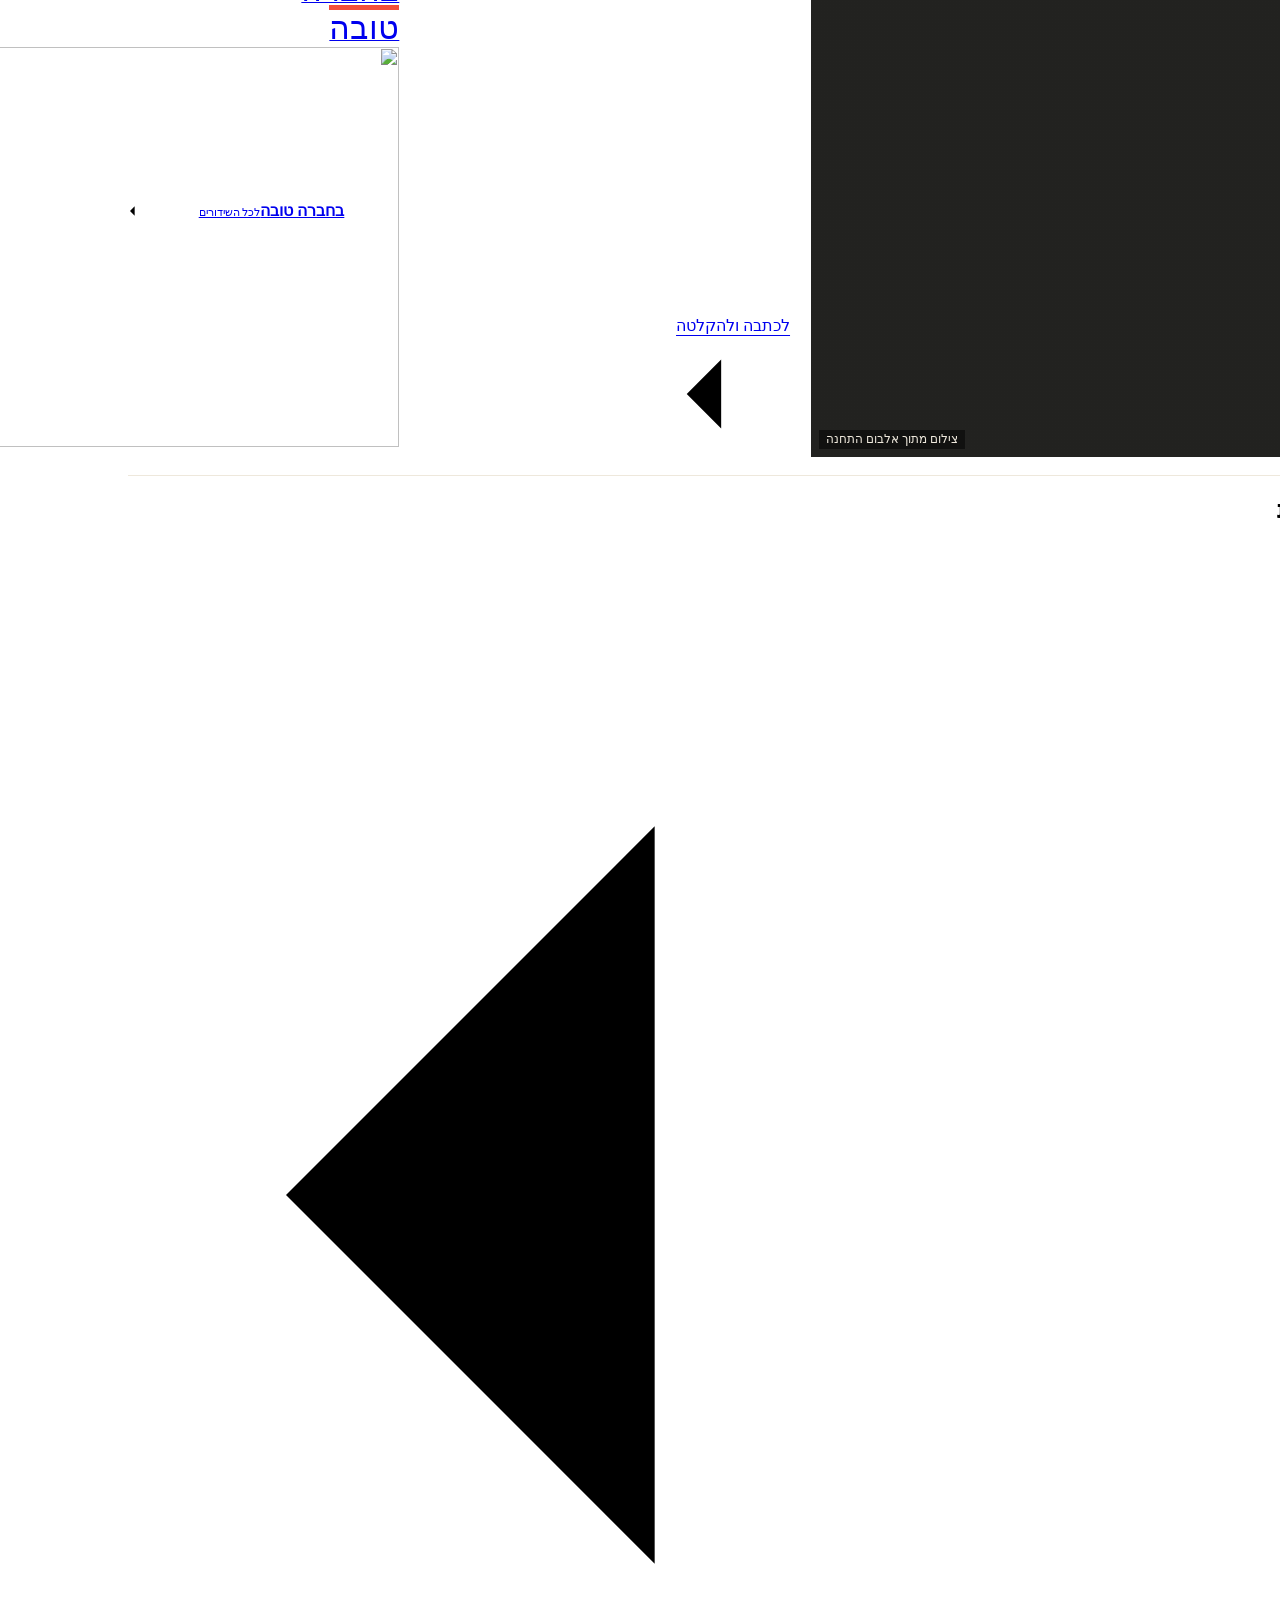
==== commit 9b9e3ded: "Keep the receiver running when opening edition comparisons [skip ci]" ====
--- a/index.html
+++ b/index.html
@@ -2,36 +2,36 @@
 <html lang="he" dir="rtl">
 <head>
   <meta charset="utf-8"><meta name="viewport" content="width=device-width,initial-scale=1,viewport-fit=cover">
-  <meta name="theme-color" content="#f5f1e9">
+  <meta name="theme-color" content="#111111">
   <meta name="description" content="שידור חי, תוכניות והקלטות מהארכיון של רדיו בן־גוריון בבאר שבע.">
-  <title>Soft Signal · רדיו בן־גוריון</title>
+  <title>After Hours · רדיו בן־גוריון</title>
   <link rel="stylesheet" href="../main/fonts/fonts.css"><link rel="stylesheet" href="../main/core.css"><link rel="stylesheet" href="edition.css">
 </head>
-<body data-edition="soft-signal">
+<body data-edition="after-hours">
   <svg class="symbols" xmlns="http://www.w3.org/2000/svg" aria-hidden="true"><defs><symbol id="ic-play" viewBox="0 0 24 24"><path d="m8 4 13 8-13 8z" fill="currentColor" stroke="none"/></symbol><symbol id="ic-pause" viewBox="0 0 24 24"><path d="M6 4h4v16H6zM14 4h4v16h-4z" fill="currentColor" stroke="none"/></symbol><symbol id="ic-air" viewBox="0 0 24 24"><circle cx="12" cy="12" r="2" fill="currentColor"/><path d="M7.2 7.2a6.8 6.8 0 0 0 0 9.6m9.6-9.6a6.8 6.8 0 0 1 0 9.6M4.2 4.2a11 11 0 0 0 0 15.6m15.6-15.6a11 11 0 0 1 0 15.6"/></symbol><symbol id="ic-archive" viewBox="0 0 24 24"><path d="M3 4v16M7 4v16m4-16v16m3-15 5 14 3-1-5-14z"/></symbol><symbol id="ic-photo" viewBox="0 0 24 24"><rect x="3" y="4" width="18" height="16" rx="2"/><path d="m4 16 5-5 4 4 3-3 4 4"/><circle cx="16" cy="8.5" r="1"/></symbol><symbol id="ic-mail" viewBox="0 0 24 24"><rect x="2.5" y="4.5" width="19" height="15" rx="2"/><path d="m3 6 9 7 9-7"/></symbol><symbol id="ic-shuffle" viewBox="0 0 24 24"><path d="M3 6h2.5c5.8 0 6.2 12 12 12H21m-4-4 4 4-4 4M3 18h2.5c2.2 0 3.5-1.5 4.8-4m3.5-5.5C15 6.8 16 6 18 6h3m-4-4 4 4-4 4"/></symbol><symbol id="ic-arrow" viewBox="0 0 24 24"><path d="M21 12H3m7 7-7-7 7-7"/></symbol><symbol id="ic-back" viewBox="0 0 24 24"><path d="M3 12h18m-7 7 7-7-7-7"/></symbol><symbol id="ic-up" viewBox="0 0 24 24"><path d="M5 19 19 5M6 5h13v13"/></symbol><symbol id="ic-search" viewBox="0 0 24 24"><circle cx="10.5" cy="10.5" r="6.5"/><path d="m16 16 5 5"/></symbol><symbol id="ic-close" viewBox="0 0 24 24"><path d="m5 5 14 14M19 5 5 19"/></symbol><symbol id="ic-disc" viewBox="0 0 24 24"><circle cx="12" cy="12" r="9"/><circle cx="12" cy="12" r="2"/><path d="M5 12a7 7 0 0 1 7-7m7 7a7 7 0 0 1-7 7"/></symbol><symbol id="ic-more" viewBox="0 0 24 24"><circle cx="12" cy="5" r="1"/><circle cx="12" cy="12" r="1"/><circle cx="12" cy="19" r="1"/></symbol><symbol id="ic-expand" viewBox="0 0 24 24"><path d="m5 15 7-7 7 7"/></symbol><symbol id="ic-dial" viewBox="0 0 24 24"><path d="M3 20V8h18v12zM5 8l12-6M6 12h5m-5 3h5"/><circle cx="16" cy="14" r="2"/></symbol></defs></svg>
   <a class="skip" href="#main-content">דילוג לתוכן</a>
-  <header><div class="nav-shell"><a class="identity" aria-label="Soft Signal — דף הבית" href="#home"><span class="signal-mark" aria-hidden="true"><i></i><i></i><i></i><i></i></span><b dir="ltr">SOFT SIGNAL</b></a><nav aria-label="ניווט ראשי"><a data-nav="home" href="#home"><span>גילוי</span></a><a data-nav="archive" href="#archive"><span>ספרייה</span></a><a data-nav="gallery" href="#gallery"><span>מהאולפן</span></a><a data-nav="contact" href="#contact"><span>קשר</span></a></nav><a class="compare-link" href="../" target="_blank" rel="noopener" aria-label="לעמוד השוואת העיצובים בחלון חדש"><svg class="icon" aria-hidden="true" viewBox="0 0 24 24"><use href="#ic-up"></use></svg><span>כל העיצובים</span></a></div></header>
+  <header><div class="paper-bar"><a class="identity" aria-label="רדיו בן־גוריון — עמוד השער" href="#home"><b dir="ltr">BGU RADIO<span class="red-dot">.</span></b></a><nav aria-label="ניווט ראשי"><a data-nav="home" href="#home"><span>שער</span></a><a data-nav="archive" href="#archive"><span>ארכיון</span></a><a data-nav="gallery" href="#gallery"><span>תצלומים</span></a><a data-nav="contact" href="#contact"><span>מערכת</span></a></nav><button type="button" class="action press-live" data-live aria-pressed="false"><svg class="icon" aria-hidden="true" viewBox="0 0 24 24"><use href="#ic-play"></use></svg><span data-play-label>לייב</span></button><a class="compare-link" href="../" target="_blank" rel="noopener" aria-label="לעמוד השוואת העיצובים בחלון חדש"><svg class="icon" aria-hidden="true" viewBox="0 0 24 24"><use href="#ic-up"></use></svg><span>כל העיצובים</span></a></div></header>
   <main id="main-content" tabindex="-1">
-    <section id="home" data-screen="home"><div class="discover-head"><span>רדיו בן־גוריון</span><span lang="en" dir="ltr">CAMPUS RADIO · BE’ER SHEVA</span></div>
-<div class="soft-opening">
-  <article class="turntable">
-    <div class="live-copy"><span class="on-tag"><span class="status-dot" aria-hidden="true"></span> שידור חי</span><h1>באר שבע<br>באוויר<span>.</span></h1><div class="live-line"><button type="button" class="action live-action" data-live aria-pressed="false"><svg class="icon" aria-hidden="true" viewBox="0 0 24 24"><use href="#ic-play"></use></svg><span data-play-label>האזנה לשידור</span></button><small><span data-now dir="auto">רדיו בן־גוריון · באר שבע</span></small></div></div>
-    <div class="disc-stage" aria-hidden="true"><div class="platter"><div class="grooves"></div><div class="disc-label"><span>BGU RADIO</span><i></i><span>SOFT SIGNAL</span></div></div><div class="needle"><b></b></div></div>
+    <section id="home" data-screen="home"><div class="paper-issue"><span>רדיו בן־גוריון <i></i> באר שבע</span><span lang="en">INDEPENDENT CAMPUS RADIO</span></div>
+<div class="paper-title"><h1>אחרי השעות</h1><span dir="ltr" lang="en">AFTER<br>HOURS<span class="red-dot">.</span></span></div>
+<div class="front-spread">
+  <article class="cover-story">
+    <a class="press-image" href="#episode/https%3A%2F%2Fpodcasters.spotify.com%2Fpod%2Fshow%2Fsifrot-bgu%2Fepisodes%2F3-ejjnmc" aria-label="לפרק עם ד״ר נירית קורמן"><img fetchpriority="high" src="https://qtrypzzcjebvfcihiynt.supabase.co/storage/v1/object/public/base44-prod/public/user_68eeb6ed4dc35dcd85870d6c/b072b77e7_.jpg" alt="שידור סביב שולחן המיקרופונים באולפן רדיו בן־גוריון"><span class="press-stroke" aria-hidden="true"></span><span class="image-caption">צילום מתוך אלבום התחנה</span></a>
+    <div class="lead-story"><span class="story-label">כתבת השער <i></i> ספרות זה הקול</span><a href="#episode/https%3A%2F%2Fpodcasters.spotify.com%2Fpod%2Fshow%2Fsifrot-bgu%2Fepisodes%2F3-ejjnmc"><h2>איך מקימים מוסד תרבות בבאר שבע?</h2></a><p>ד״ר נירית קורמן על בית הסופרים, על קהל מקומי ועל יצירה מחוץ למרכז.</p><a class="text-link" href="#episode/https%3A%2F%2Fpodcasters.spotify.com%2Fpod%2Fshow%2Fsifrot-bgu%2Fepisodes%2F3-ejjnmc">לכתבה ולהקלטה <svg class="icon" aria-hidden="true" viewBox="0 0 24 24"><use href="#ic-arrow"></use></svg></a></div>
   </article>
-  <a class="pick-feature" href="#program/%D7%91%D7%97%D7%91%D7%A8%D7%94%20%D7%98%D7%95%D7%91%D7%94"><span class="pick-top"><span class="kicker">תוכנית נבחרת</span><svg class="icon" aria-hidden="true" viewBox="0 0 24 24"><use href="#ic-disc"></use></svg></span><div class="pick-art"><span class="cover" data-art aria-hidden="true"><span class="cover-type" aria-hidden="true">בחברה טובה</span><img src="https://image-cdn-fa.spotifycdn.com/image/ab67656300005f1f9d10866cc034662153797955" alt="" width="400" height="400"></span></div><div class="pick-bottom"><h2>בחברה טובה</h2><span class="round-arrow"><svg class="icon" aria-hidden="true" viewBox="0 0 24 24"><use href="#ic-arrow"></use></svg></span></div></a>
+  <aside class="news-wire"><div class="live-box"><span class="story-label"><span class="status-dot" aria-hidden="true"></span> מחדר השידור</span><h2>עכשיו באוויר</h2><p><span data-now dir="auto">רדיו בן־גוריון · באר שבע</span></p><button type="button" class="action live-action" data-live aria-pressed="false"><svg class="icon" aria-hidden="true" viewBox="0 0 24 24"><use href="#ic-play"></use></svg><span data-play-label>האזנה לשידור</span></button></div><div class="wire-contents"><h3>עוד בגיליון</h3><a class="sleeve" href="#program/%D7%A9%D7%9C%D7%99%D7%99%D7%A7%D7%A2%D7%A1"><span class="cover" data-art aria-hidden="true"><span class="cover-type" aria-hidden="true">שלייקעס</span><img src="https://image-cdn-fa.spotifycdn.com/image/ab67656300005f1f22605e929cd873a137c8667e" alt="" width="400" height="400"></span><span class="sleeve-info"><strong dir="auto">שלייקעס</strong><small>לכל השידורים</small></span><svg class="icon" aria-hidden="true" viewBox="0 0 24 24"><use href="#ic-arrow"></use></svg></a><a class="sleeve" href="#program/%D7%94%D7%96%D7%A7%D7%9F%20%D7%95%D7%94%D7%99%D7%95%D7%9D"><span class="cover" data-art aria-hidden="true"><span class="cover-type" aria-hidden="true">הזקן והיום</span><img src="https://image-cdn-ak.spotifycdn.com/image/ab67656300005f1f829517f4e6b96a2842ede6a0" alt="" width="400" height="400"></span><span class="sleeve-info"><strong dir="auto">הזקן והיום</strong><small>לכל השידורים</small></span><svg class="icon" aria-hidden="true" viewBox="0 0 24 24"><use href="#ic-arrow"></use></svg></a><a class="sleeve" href="#program/%D7%91%D7%97%D7%91%D7%A8%D7%94%20%D7%98%D7%95%D7%91%D7%94"><span class="cover" data-art aria-hidden="true"><span class="cover-type" aria-hidden="true">בחברה טובה</span><img src="https://image-cdn-fa.spotifycdn.com/image/ab67656300005f1f9d10866cc034662153797955" alt="" width="400" height="400"></span><span class="sleeve-info"><strong dir="auto">בחברה טובה</strong><small>לכל השידורים</small></span><svg class="icon" aria-hidden="true" viewBox="0 0 24 24"><use href="#ic-arrow"></use></svg></a></div></aside>
 </div>
-<section class="home-collection"><div class="section-line"><h2>על המדף</h2><a class="text-link" href="#archive">לספרייה המלאה<svg class="icon" aria-hidden="true" viewBox="0 0 24 24"><use href="#ic-arrow"></use></svg></a></div><div class="soft-shelves"><a class="sleeve" href="#program/%D7%A9%D7%9C%D7%99%D7%99%D7%A7%D7%A2%D7%A1"><span class="cover" data-art aria-hidden="true"><span class="cover-type" aria-hidden="true">שלייקעס</span><img src="https://image-cdn-fa.spotifycdn.com/image/ab67656300005f1f22605e929cd873a137c8667e" alt="" width="400" height="400"></span><span class="sleeve-info"><strong dir="auto">שלייקעס</strong><small>תוכנית רדיו</small></span><svg class="icon" aria-hidden="true" viewBox="0 0 24 24"><use href="#ic-arrow"></use></svg></a><a class="sleeve" href="#program/%D7%9C%D7%99%D7%A0%D7%99%D7%90%D7%A8%D7%99%D7%AA%20To%20go"><span class="cover" data-art aria-hidden="true"><span class="cover-type" aria-hidden="true">ליניארית To go</span><img src="https://image-cdn-fa.spotifycdn.com/image/ab67656300005f1f37e85e3a5cd156cbcd80d6d2" alt="" width="400" height="400"></span><span class="sleeve-info"><strong dir="auto">ליניארית To go</strong><small>תוכנית רדיו</small></span><svg class="icon" aria-hidden="true" viewBox="0 0 24 24"><use href="#ic-arrow"></use></svg></a><a class="sleeve" href="#program/%D7%A1%D7%A4%D7%A8%D7%95%D7%AA%20%D7%96%D7%94%20%D7%94%D7%A7%D7%95%D7%9C"><span class="cover" data-art aria-hidden="true"><span class="cover-type" aria-hidden="true">ספרות זה הקול</span><img src="https://d3t3ozftmdmh3i.cloudfront.net/production/podcast_uploaded_nologo/9056178/9056178-1600070854061-a559b236ebcb1.jpg" alt="" width="400" height="400"></span><span class="sleeve-info"><strong dir="auto">ספרות זה הקול</strong><small>תוכנית רדיו</small></span><svg class="icon" aria-hidden="true" viewBox="0 0 24 24"><use href="#ic-arrow"></use></svg></a><a class="sleeve" href="#program/%D7%94%D7%96%D7%A7%D7%9F%20%D7%95%D7%94%D7%99%D7%95%D7%9D"><span class="cover" data-art aria-hidden="true"><span class="cover-type" aria-hidden="true">הזקן והיום</span><img src="https://image-cdn-ak.spotifycdn.com/image/ab67656300005f1f829517f4e6b96a2842ede6a0" alt="" width="400" height="400"></span><span class="sleeve-info"><strong dir="auto">הזקן והיום</strong><small>תוכנית רדיו</small></span><svg class="icon" aria-hidden="true" viewBox="0 0 24 24"><use href="#ic-arrow"></use></svg></a><a class="sleeve" href="#program/%D7%99%D7%95%D7%A6%D7%A8%D7%99%D7%9D%20%D7%90%D7%AA%20%D7%94%D7%A2%D7%AA%D7%99%D7%93%20%C2%B7%20%D9%86%D8%AE%D9%84%D9%82%20%D8%A7%D9%84%D9%85%D8%B3%D8%AA%D9%82%D8%A8%D9%84"><span class="cover" data-art aria-hidden="true"><span class="cover-type" aria-hidden="true">יוצרים את העתיד · نخلق المستقبل</span><img src="https://image-cdn-fa.spotifycdn.com/image/ab67656300005f1f78a8c57bec17b2b765a321c3" alt="" width="400" height="400"></span><span class="sleeve-info"><strong dir="auto">יוצרים את העתיד · نخلق المستقبل</strong><small>תוכנית רדיו</small></span><svg class="icon" aria-hidden="true" viewBox="0 0 24 24"><use href="#ic-arrow"></use></svg></a><a class="sleeve" href="#program/%D7%94%D7%AA%D7%9B%D7%A0%D7%99%D7%AA%20%D7%A9%D7%9C%D7%99%20%D7%9C%D7%94%D7%A4%D7%95%D7%9A%20%D7%9C%D7%A8%D7%95%D7%A4%D7%90"><span class="cover" data-art aria-hidden="true"><span class="cover-type" aria-hidden="true">התכנית שלי להפוך לרופא</span><img src="https://image-cdn-fa.spotifycdn.com/image/ab67656300005f1f62838f0710418adb9f424ff2" alt="" width="400" height="400"></span><span class="sleeve-info"><strong dir="auto">התכנית שלי להפוך לרופא</strong><small>תוכנית רדיו</small></span><svg class="icon" aria-hidden="true" viewBox="0 0 24 24"><use href="#ic-arrow"></use></svg></a></div></section>
-<section class="home-recent"><div class="section-line"><h2>נוספו לארכיון</h2><button type="button" data-shuffle class="text-link"><svg class="icon" aria-hidden="true" viewBox="0 0 24 24"><use href="#ic-shuffle"></use></svg> פרק בהפתעה</button></div><div data-latest="4"></div></section></section>
-    <section id="archive" data-screen="archive" hidden><div class="archive-mast"><div><span class="kicker">THE LIBRARY</span><h1>ספריית ההאזנה</h1></div><div class="library-samples" aria-hidden="true"><span class="cover" data-art aria-hidden="true"><span class="cover-type" aria-hidden="true">הזקן והיום</span><img src="https://image-cdn-ak.spotifycdn.com/image/ab67656300005f1f829517f4e6b96a2842ede6a0" alt="" width="400" height="400"></span><span class="cover" data-art aria-hidden="true"><span class="cover-type" aria-hidden="true">שלייקעס</span><img src="https://image-cdn-fa.spotifycdn.com/image/ab67656300005f1f22605e929cd873a137c8667e" alt="" width="400" height="400"></span><span class="cover" data-art aria-hidden="true"><span class="cover-type" aria-hidden="true">בחברה טובה</span><img src="https://image-cdn-fa.spotifycdn.com/image/ab67656300005f1f9d10866cc034662153797955" alt="" width="400" height="400"></span></div></div>
+<section class="home-recent"><div class="section-line"><h2>יומן הקלטות</h2><a class="text-link" href="#archive">לארכיון<svg class="icon" aria-hidden="true" viewBox="0 0 24 24"><use href="#ic-arrow"></use></svg></a></div><div data-latest="4"></div></section></section>
+    <section id="archive" data-screen="archive" hidden><div class="archive-mast"><div><span class="kicker">THE BACK ISSUES</span><h1>ארכיון השידורים</h1></div><b class="issue-index" lang="en">A—Z</b></div>
   <div class="filters"><label class="search"><svg class="icon" aria-hidden="true" viewBox="0 0 24 24"><use href="#ic-search"></use></svg><span class="sr">חיפוש בארכיון</span><input id="query" type="search" placeholder="חיפוש תוכנית, פרק או שם" autocomplete="off"></label>
     <label class="source-filter"><span class="sr">מקור ההקלטה</span><select id="source"><option value="">כל המקורות</option></select></label>
     <button class="action secondary" data-shuffle><svg class="icon" aria-hidden="true" viewBox="0 0 24 24"><use href="#ic-shuffle"></use></svg><span>פרק בהפתעה</span></button></div>
-  <section class="archive-fresh" id="fresh"><div class="section-line"><h2>הקלטות אחרונות</h2></div><div data-latest="5"></div></section>
-  <section class="index-section"><div class="section-line"><h2>כל התוכניות</h2><span role="status" id="total">הארכיון נטען…</span></div>
+  <section class="archive-fresh" id="fresh"><div class="section-line"><h2>מהיומן</h2></div><div data-latest="5"></div></section>
+  <section class="index-section"><div class="section-line"><h2>גיליונות התוכניות</h2><span role="status" id="total">הארכיון נטען…</span></div>
   <div id="matches" hidden></div><div id="groups"></div><button class="action secondary" id="more" hidden>תוכניות נוספות</button><p id="empty" hidden>אין תוצאות לחיפוש הזה. אפשר לחפש שם תוכנית, פרק או שדרנית.</p></section></section>
     <section id="detail" data-screen="detail" hidden aria-label="פרטי התוכנית או הפרק" tabindex="-1"></section>
-    <section id="gallery" data-screen="gallery" hidden><div class="aux-title"><span class="kicker">STUDIO ALBUM</span><h1>מהאולפן</h1></div><figure class="photo-figure"><div class="photo-window"><img id="photo" alt="צילום מתוך אולפן רדיו בן־גוריון" width="1100" height="700"></div><figcaption><span>רדיו בן־גוריון · באר שבע</span><div class="photo-controls"><button id="prev" class="icon-button" aria-label="התמונה הקודמת"><svg class="icon" aria-hidden="true" viewBox="0 0 24 24"><use href="#ic-back"></use></svg></button><output id="count" dir="ltr" aria-live="polite"></output><button id="next" class="icon-button" aria-label="התמונה הבאה"><svg class="icon" aria-hidden="true" viewBox="0 0 24 24"><use href="#ic-arrow"></use></svg></button></div></figcaption></figure></section>
-    <section id="contact" data-screen="contact" hidden><div class="aux-title"><span class="kicker">CONTACT</span><h1>דברו איתנו</h1></div><div class="contact-spread"><article class="mail-card"><span class="contact-sign" aria-hidden="true"><svg class="icon" aria-hidden="true" viewBox="0 0 24 24"><use href="#ic-mail"></use></svg></span><h2>יש לכם רעיון לתוכנית?</h2><p>האולפן פתוח לסטודנטיות ולסטודנטים שרוצים לשדר, להפיק ולספר סיפור.</p><a class="email-link" dir="ltr" href="mailto:bguradio2017@gmail.com">bguradio2017@gmail.com</a><a class="text-link" href="https://bgu-radio.base44.app/#:~:text=יש%20לכם%20רעיון" target="_blank" rel="noopener">לטופס של התחנה <svg class="icon" aria-hidden="true" viewBox="0 0 24 24"><use href="#ic-up"></use></svg></a></article><aside class="station-note"><h2>על התחנה</h2><p>רדיו בן־גוריון הוא תחנת הרדיו האינטרנטית של אוניברסיטת בן־גוריון בנגב. באולפן נפגשים מוזיקה, תרבות, יזמות והחיים בקמפוס.</p><h3>שותפים ותומכים</h3><div id="credits"></div></aside></div></section>
+    <section id="gallery" data-screen="gallery" hidden><div class="aux-title"><span class="kicker">PHOTO DESK</span><h1>אלבום התצלומים</h1></div><figure class="photo-figure"><div class="photo-window"><img id="photo" alt="צילום מתוך אולפן רדיו בן־גוריון" width="1100" height="700"></div><figcaption><span>רדיו בן־גוריון · באר שבע</span><div class="photo-controls"><button id="prev" class="icon-button" aria-label="התמונה הקודמת"><svg class="icon" aria-hidden="true" viewBox="0 0 24 24"><use href="#ic-back"></use></svg></button><output id="count" dir="ltr" aria-live="polite"></output><button id="next" class="icon-button" aria-label="התמונה הבאה"><svg class="icon" aria-hidden="true" viewBox="0 0 24 24"><use href="#ic-arrow"></use></svg></button></div></figcaption></figure></section>
+    <section id="contact" data-screen="contact" hidden><div class="aux-title"><span class="kicker">THE RADIO DESK</span><h1>מכתבים למערכת</h1></div><div class="contact-spread"><article class="mail-card"><span class="contact-sign" aria-hidden="true"><svg class="icon" aria-hidden="true" viewBox="0 0 24 24"><use href="#ic-mail"></use></svg></span><h2>יש לכם רעיון לתוכנית?</h2><p>האולפן פתוח לסטודנטיות ולסטודנטים שרוצים לשדר, להפיק ולספר סיפור.</p><a class="email-link" dir="ltr" href="mailto:bguradio2017@gmail.com">bguradio2017@gmail.com</a><a class="text-link" href="https://bgu-radio.base44.app/#:~:text=יש%20לכם%20רעיון" target="_blank" rel="noopener">לטופס של התחנה <svg class="icon" aria-hidden="true" viewBox="0 0 24 24"><use href="#ic-up"></use></svg></a></article><aside class="station-note"><h2>על התחנה</h2><p>רדיו בן־גוריון הוא תחנת הרדיו האינטרנטית של אוניברסיטת בן־גוריון בנגב. באולפן נפגשים מוזיקה, תרבות, יזמות והחיים בקמפוס.</p><h3>שותפים ותומכים</h3><div id="credits"></div></aside></div></section>
   </main>
   <aside id="receiver" class="receiver" aria-label="נגן הרדיו" hidden>
   <div id="receiver-panel" hidden><div class="panel-heading"><strong id="panel-title">נגן</strong><button class="icon-button" id="collapse" aria-label="מזעור הנגן"><svg class="icon" aria-hidden="true" viewBox="0 0 24 24"><use href="#ic-close"></use></svg></button></div>
--- a/edition.css
+++ b/edition.css
@@ -58,7 +58,8 @@
 .archive-fresh .release-row>.icon {display:none}
 #groups {grid-template-columns:repeat(2,minmax(0,1fr));gap:0 clamp(16px,3vw,48px);border-bottom:1px solid var(--line)}
 #groups .sleeve {grid-template-columns:clamp(74px,9vw,142px) minmax(0,1fr) 28px}
-#groups .sleeve:nth-child(-n+2) {border-top:3px solid var(--ink)}
+#groups .sleeve:nth-child(-n+2) {border-top:3px solid var(--ink);grid-template-columns:minmax(120px,36%) minmax(0,1fr) 24px;padding-block:14px}
+#groups .sleeve:nth-child(-n+2) strong {font-size:clamp(1.65rem,3.4vw,3.6rem)}
 [data-latest] {grid-template-columns:repeat(2,minmax(0,1fr));column-gap:30px}
 .release-row,.episode-row {border-top:1px solid var(--line);padding:8px 0}
 .release-row strong,.episode-row strong {font:700 clamp(1.05rem,1.7vw,1.55rem)/1.14 var(--serif)}
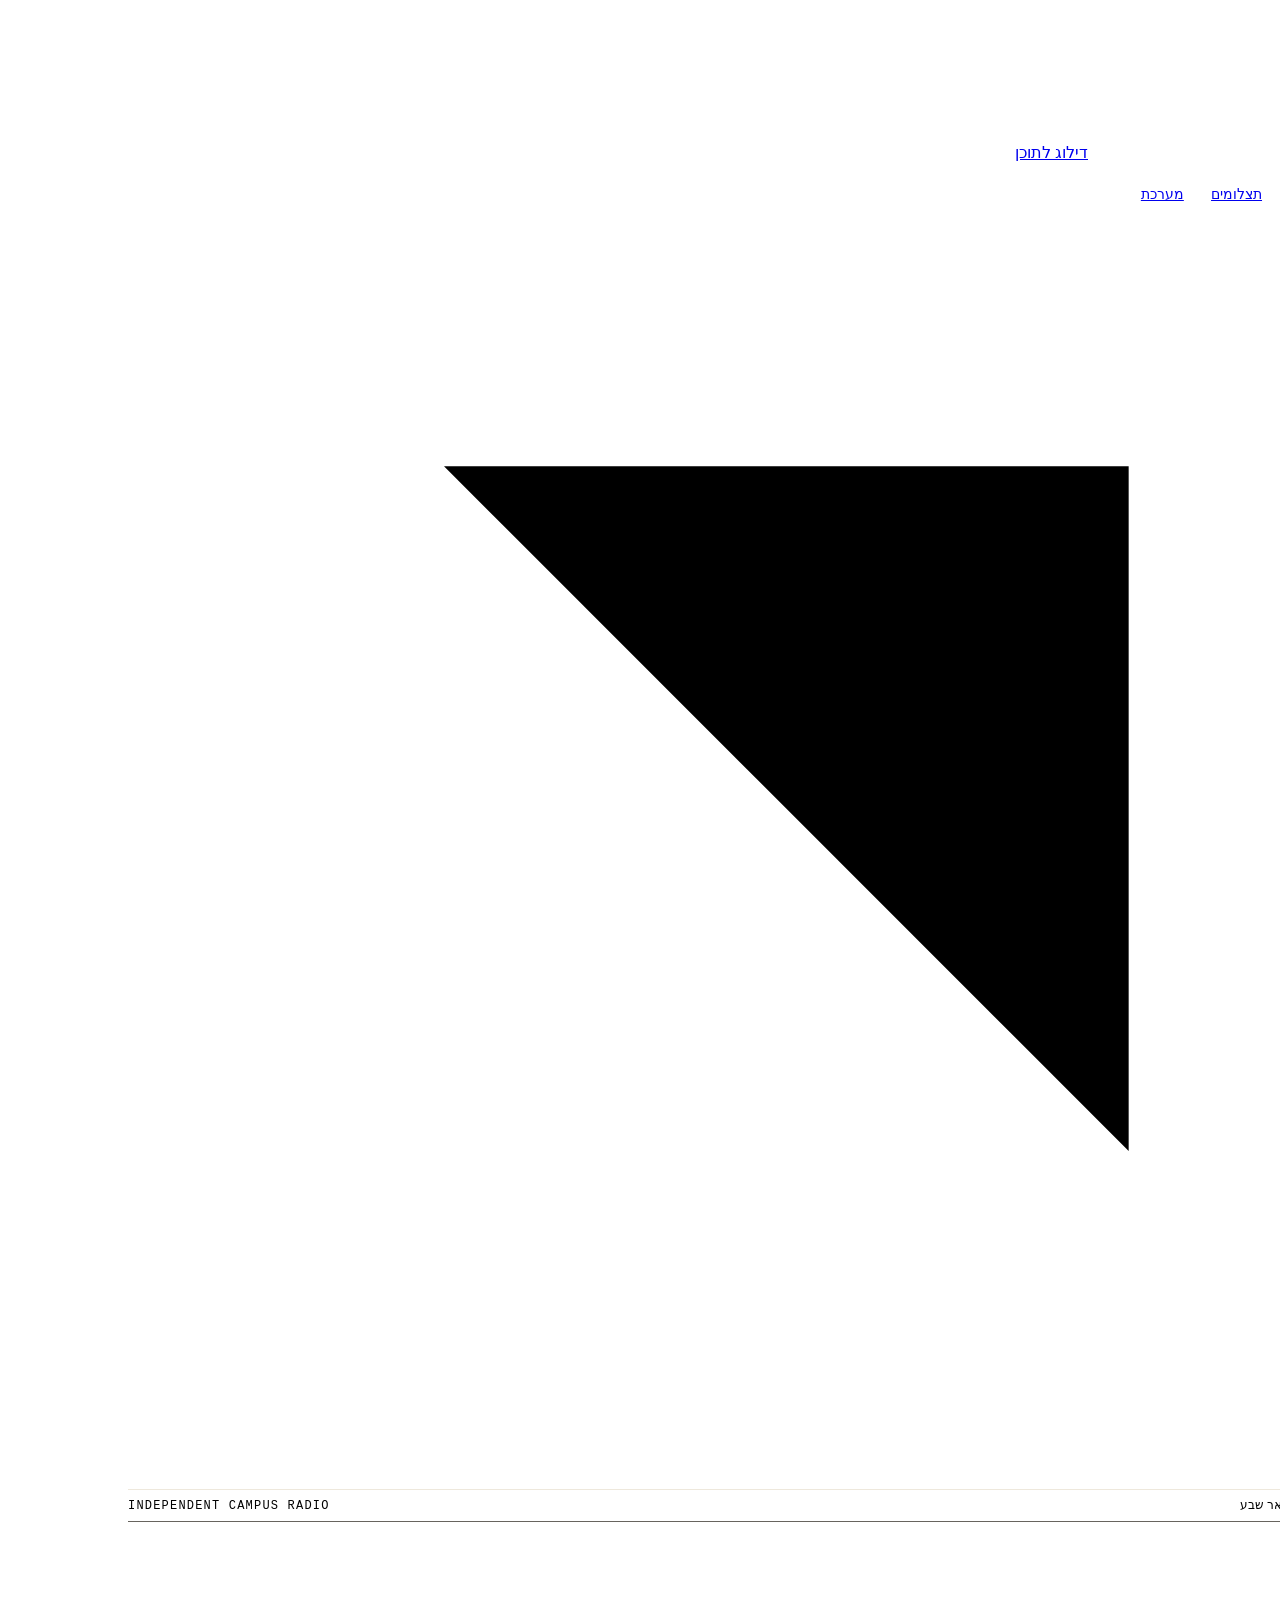
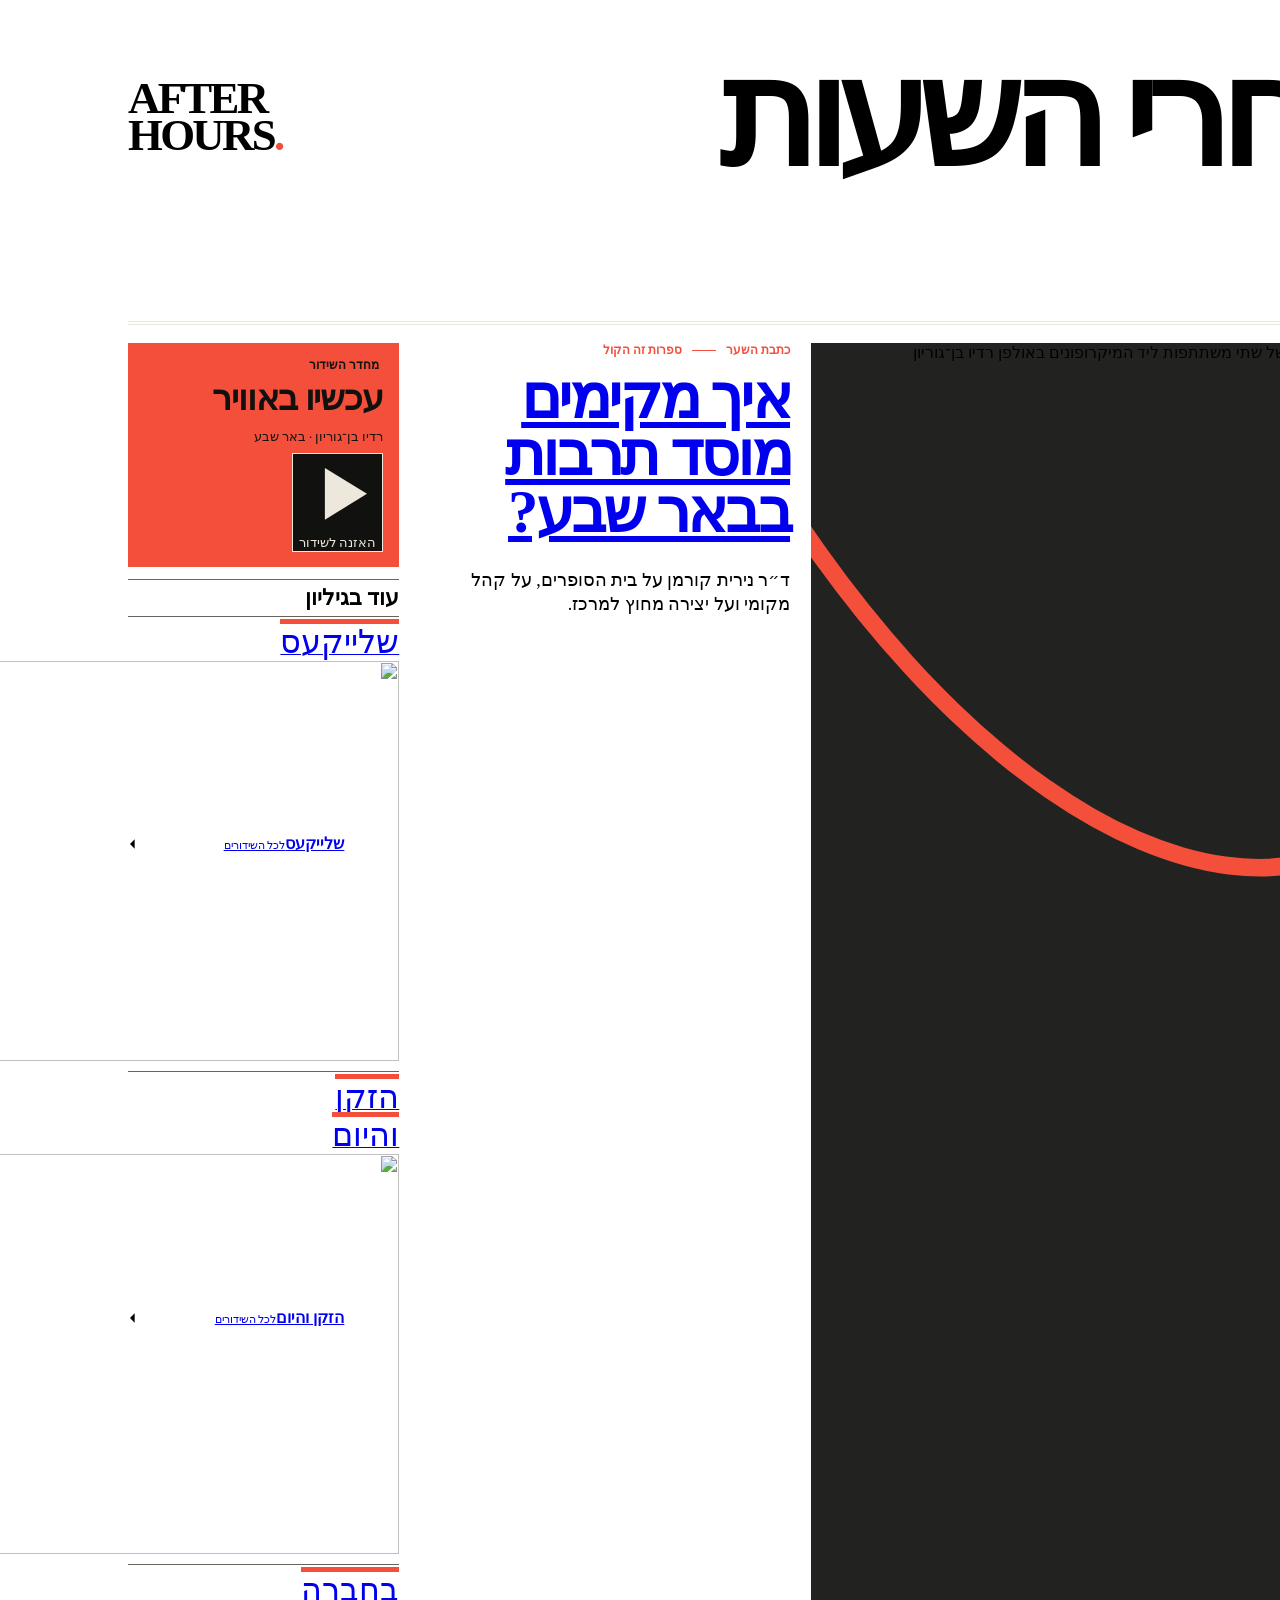
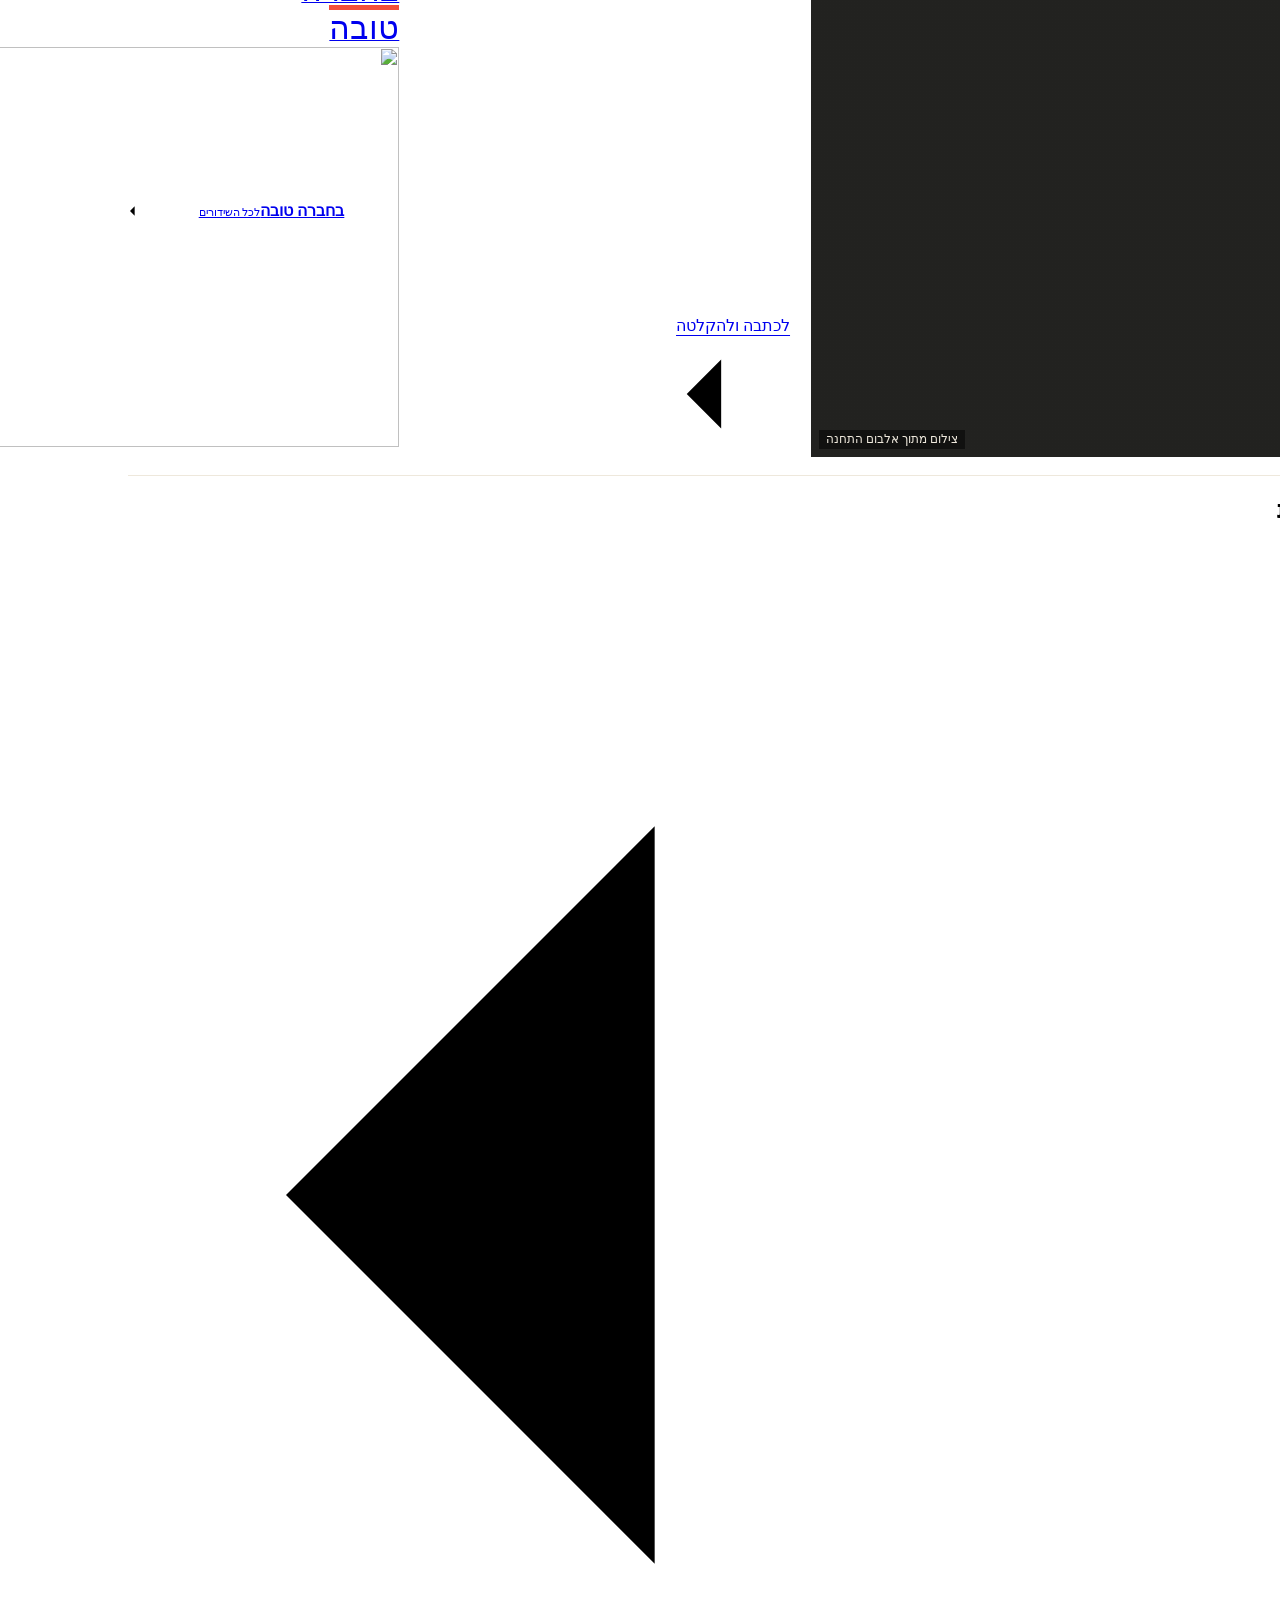
==== commit a7c43c22: "Crop a candid station photograph for the editorial cover [skip ci]" ====
--- a/index.html
+++ b/index.html
@@ -16,7 +16,7 @@
 <div class="paper-title"><h1>אחרי השעות</h1><span dir="ltr" lang="en">AFTER<br>HOURS<span class="red-dot">.</span></span></div>
 <div class="front-spread">
   <article class="cover-story">
-    <a class="press-image" href="#episode/https%3A%2F%2Fpodcasters.spotify.com%2Fpod%2Fshow%2Fsifrot-bgu%2Fepisodes%2F3-ejjnmc" aria-label="לפרק עם ד״ר נירית קורמן"><img fetchpriority="high" src="https://qtrypzzcjebvfcihiynt.supabase.co/storage/v1/object/public/base44-prod/public/user_68eeb6ed4dc35dcd85870d6c/b072b77e7_.jpg" alt="שידור סביב שולחן המיקרופונים באולפן רדיו בן־גוריון"><span class="press-stroke" aria-hidden="true"></span><span class="image-caption">צילום מתוך אלבום התחנה</span></a>
+    <a class="press-image" href="#episode/https%3A%2F%2Fpodcasters.spotify.com%2Fpod%2Fshow%2Fsifrot-bgu%2Fepisodes%2F3-ejjnmc" aria-label="לפרק עם ד״ר נירית קורמן"><img fetchpriority="high" src="https://qtrypzzcjebvfcihiynt.supabase.co/storage/v1/object/public/base44-prod/public/user_68eeb6ed4dc35dcd85870d6c/2e7ae9e00_WhatsAppImage2025-04-08at232226.jpg" alt="צילום מקרוב של שתי משתתפות ליד המיקרופונים באולפן רדיו בן־גוריון"><span class="press-stroke" aria-hidden="true"></span><span class="image-caption">צילום מתוך אלבום התחנה</span></a>
     <div class="lead-story"><span class="story-label">כתבת השער <i></i> ספרות זה הקול</span><a href="#episode/https%3A%2F%2Fpodcasters.spotify.com%2Fpod%2Fshow%2Fsifrot-bgu%2Fepisodes%2F3-ejjnmc"><h2>איך מקימים מוסד תרבות בבאר שבע?</h2></a><p>ד״ר נירית קורמן על בית הסופרים, על קהל מקומי ועל יצירה מחוץ למרכז.</p><a class="text-link" href="#episode/https%3A%2F%2Fpodcasters.spotify.com%2Fpod%2Fshow%2Fsifrot-bgu%2Fepisodes%2F3-ejjnmc">לכתבה ולהקלטה <svg class="icon" aria-hidden="true" viewBox="0 0 24 24"><use href="#ic-arrow"></use></svg></a></div>
   </article>
   <aside class="news-wire"><div class="live-box"><span class="story-label"><span class="status-dot" aria-hidden="true"></span> מחדר השידור</span><h2>עכשיו באוויר</h2><p><span data-now dir="auto">רדיו בן־גוריון · באר שבע</span></p><button type="button" class="action live-action" data-live aria-pressed="false"><svg class="icon" aria-hidden="true" viewBox="0 0 24 24"><use href="#ic-play"></use></svg><span data-play-label>האזנה לשידור</span></button></div><div class="wire-contents"><h3>עוד בגיליון</h3><a class="sleeve" href="#program/%D7%A9%D7%9C%D7%99%D7%99%D7%A7%D7%A2%D7%A1"><span class="cover" data-art aria-hidden="true"><span class="cover-type" aria-hidden="true">שלייקעס</span><img src="https://image-cdn-fa.spotifycdn.com/image/ab67656300005f1f22605e929cd873a137c8667e" alt="" width="400" height="400"></span><span class="sleeve-info"><strong dir="auto">שלייקעס</strong><small>לכל השידורים</small></span><svg class="icon" aria-hidden="true" viewBox="0 0 24 24"><use href="#ic-arrow"></use></svg></a><a class="sleeve" href="#program/%D7%94%D7%96%D7%A7%D7%9F%20%D7%95%D7%94%D7%99%D7%95%D7%9D"><span class="cover" data-art aria-hidden="true"><span class="cover-type" aria-hidden="true">הזקן והיום</span><img src="https://image-cdn-ak.spotifycdn.com/image/ab67656300005f1f829517f4e6b96a2842ede6a0" alt="" width="400" height="400"></span><span class="sleeve-info"><strong dir="auto">הזקן והיום</strong><small>לכל השידורים</small></span><svg class="icon" aria-hidden="true" viewBox="0 0 24 24"><use href="#ic-arrow"></use></svg></a><a class="sleeve" href="#program/%D7%91%D7%97%D7%91%D7%A8%D7%94%20%D7%98%D7%95%D7%91%D7%94"><span class="cover" data-art aria-hidden="true"><span class="cover-type" aria-hidden="true">בחברה טובה</span><img src="https://image-cdn-fa.spotifycdn.com/image/ab67656300005f1f9d10866cc034662153797955" alt="" width="400" height="400"></span><span class="sleeve-info"><strong dir="auto">בחברה טובה</strong><small>לכל השידורים</small></span><svg class="icon" aria-hidden="true" viewBox="0 0 24 24"><use href="#ic-arrow"></use></svg></a></div></aside>
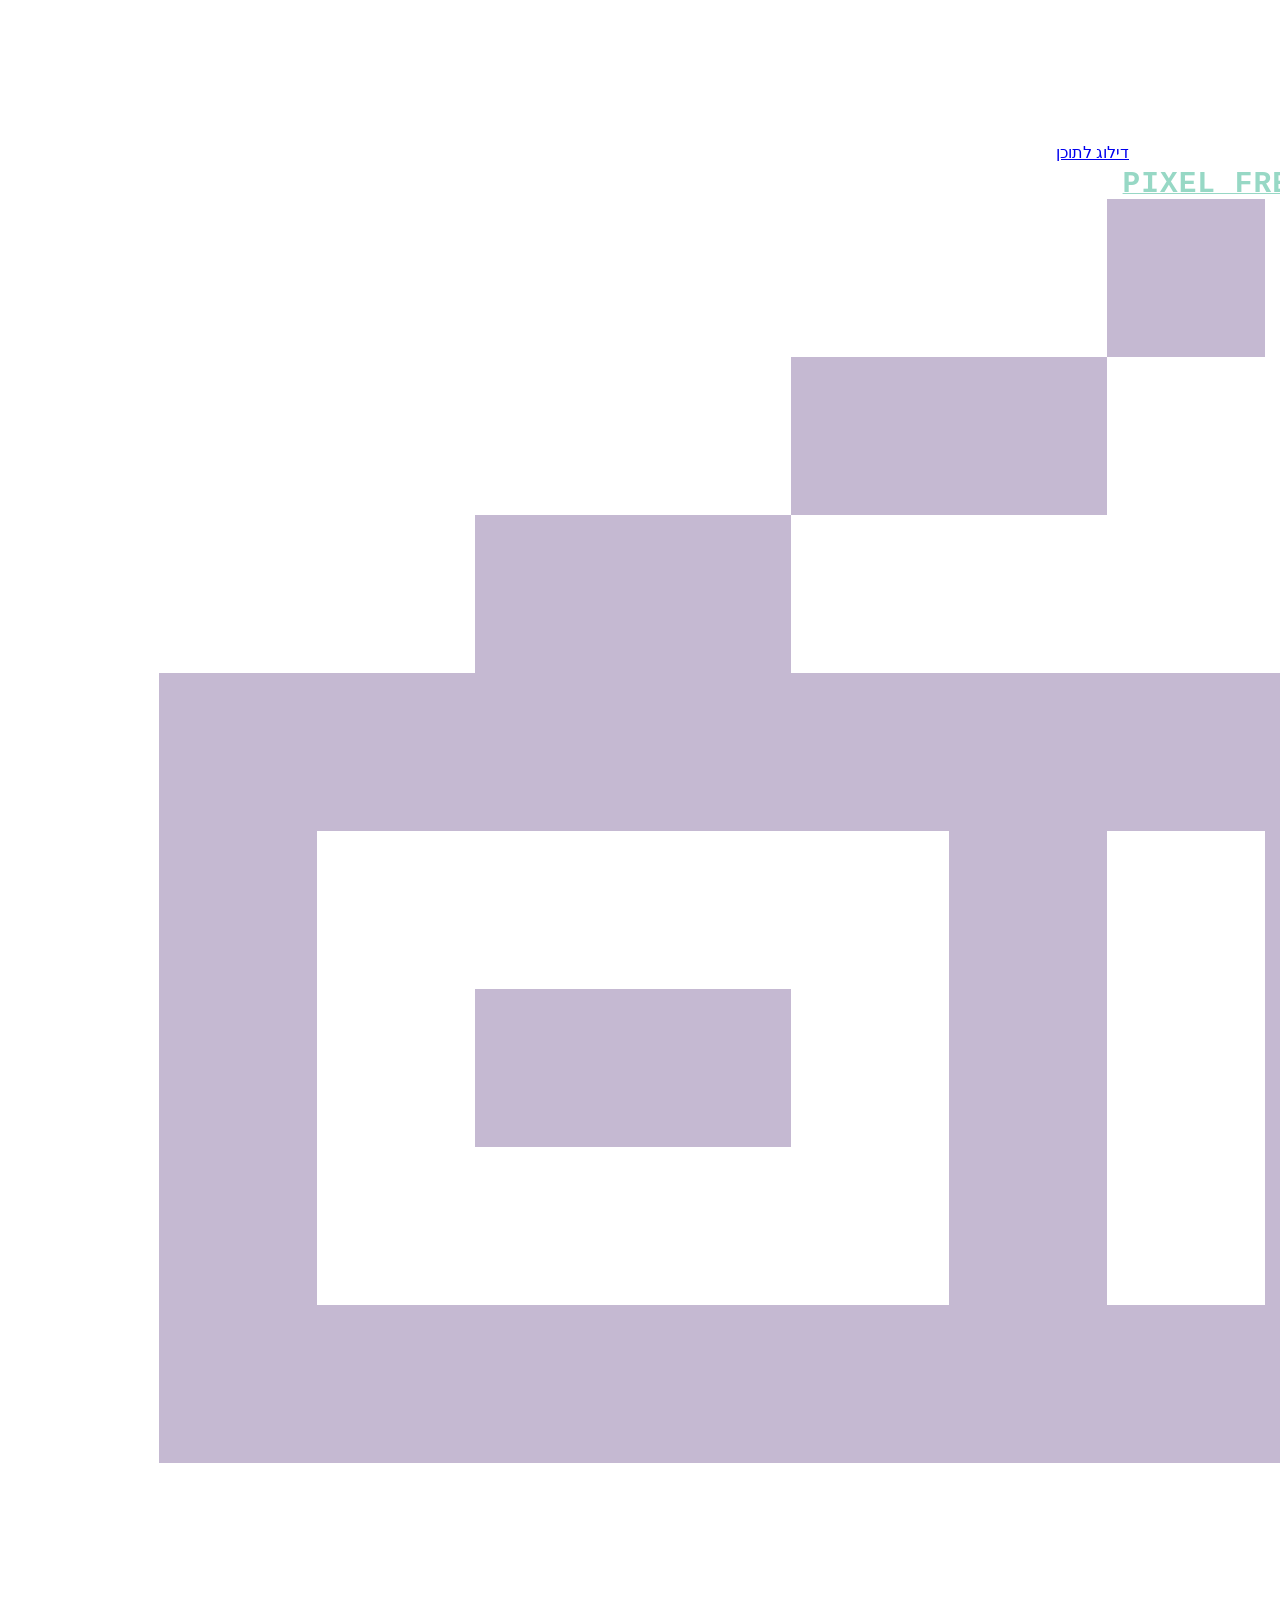
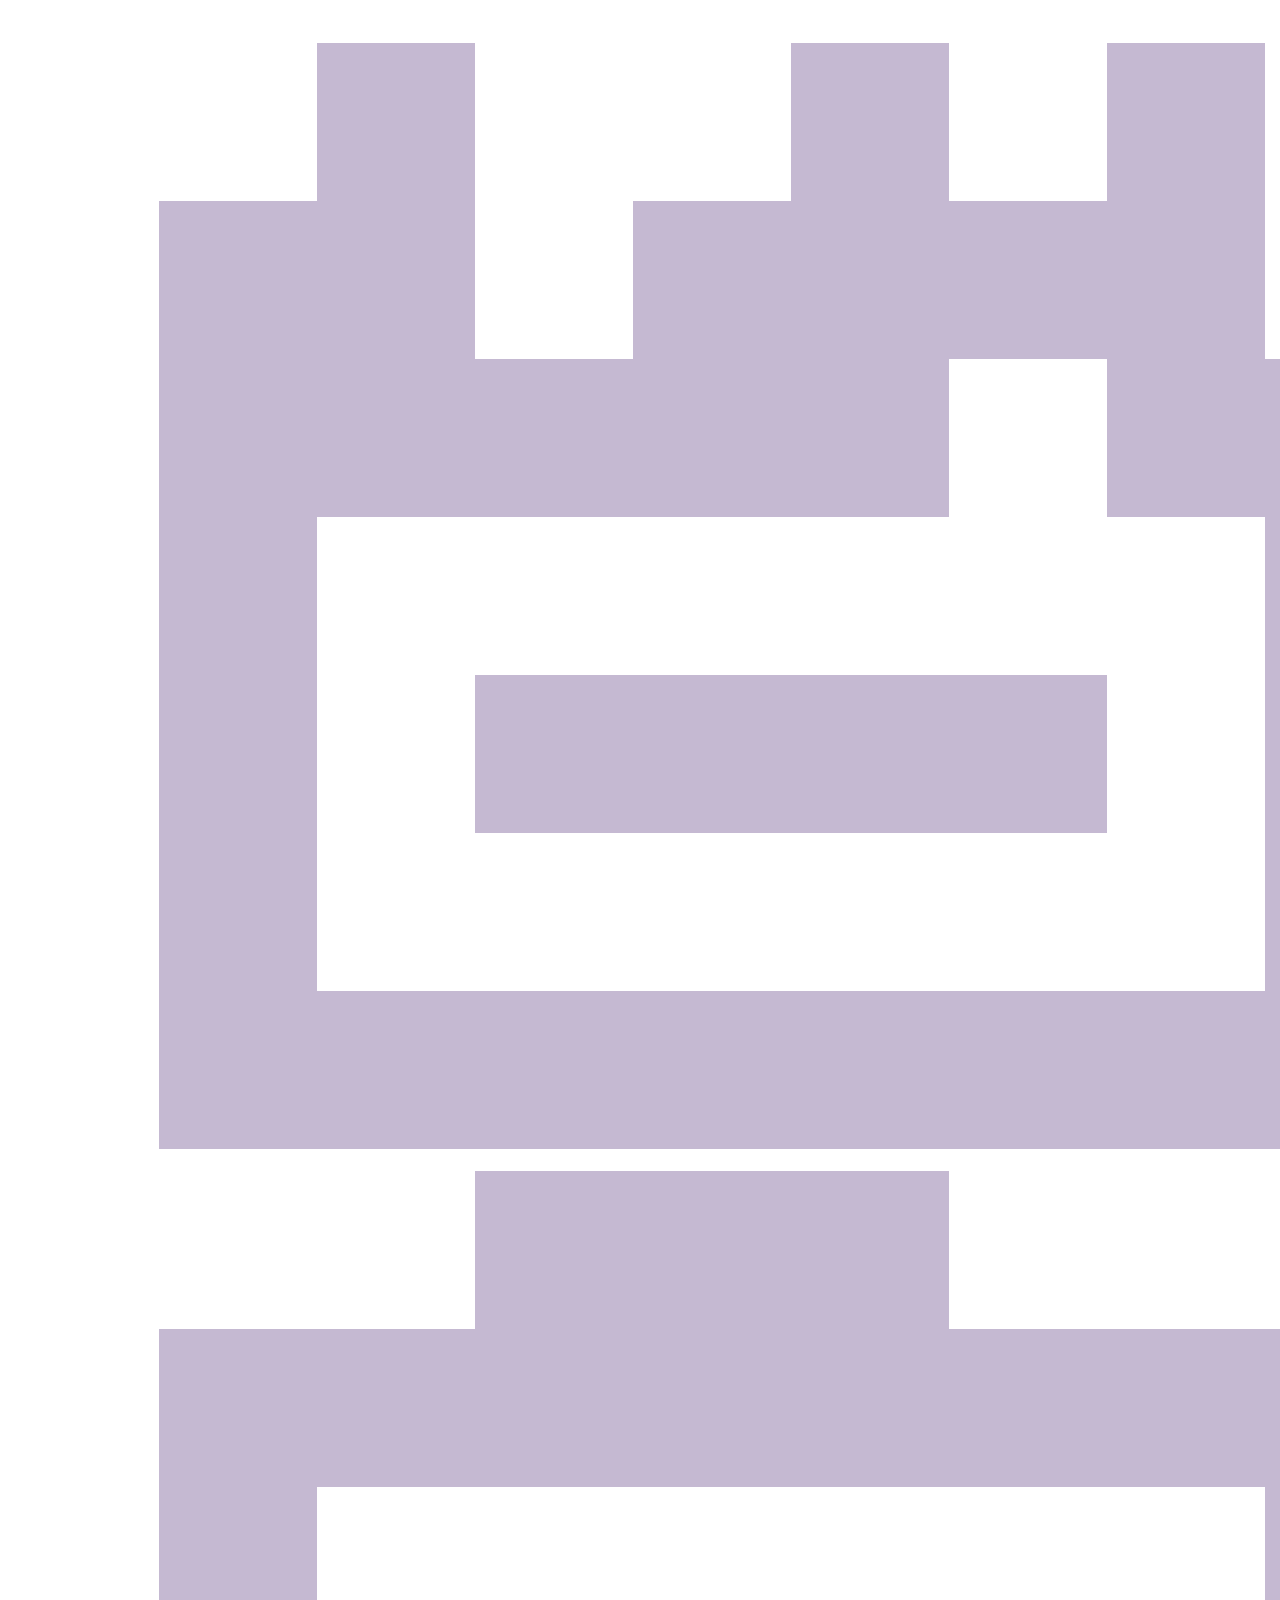
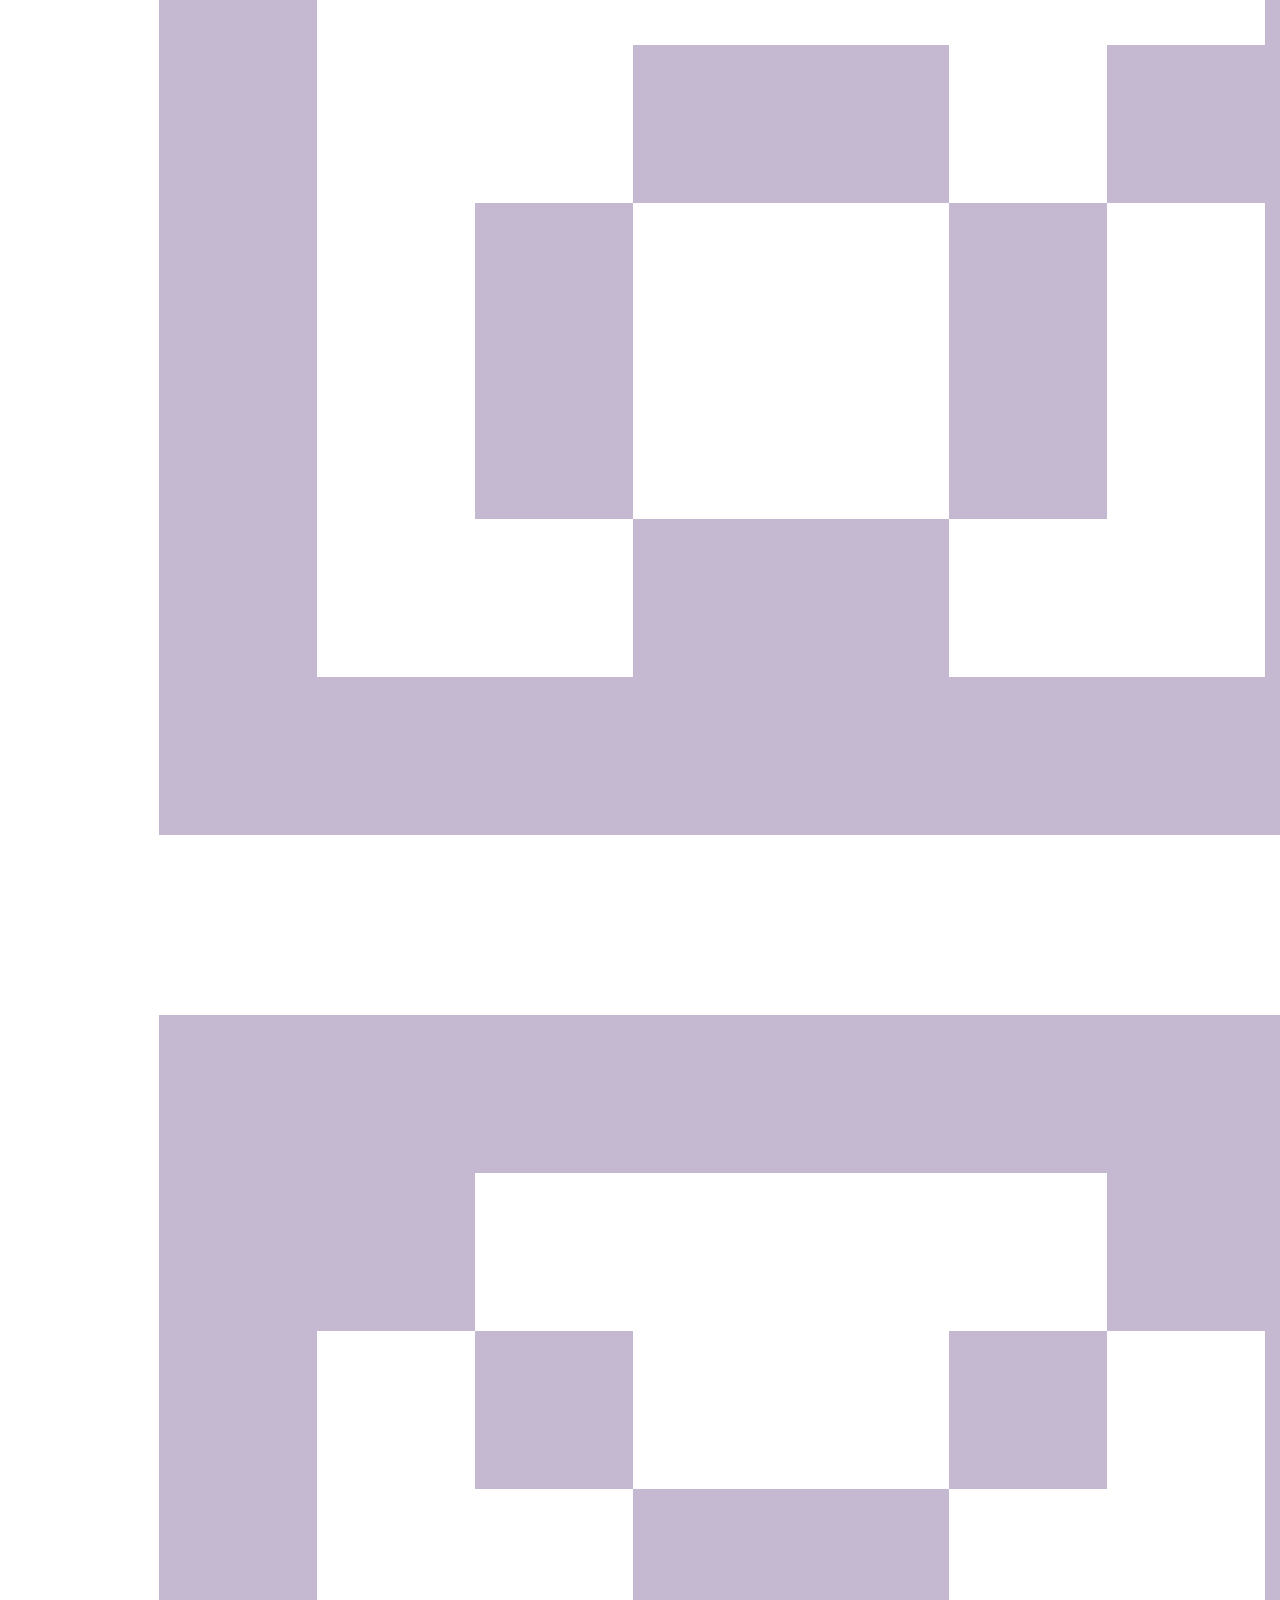
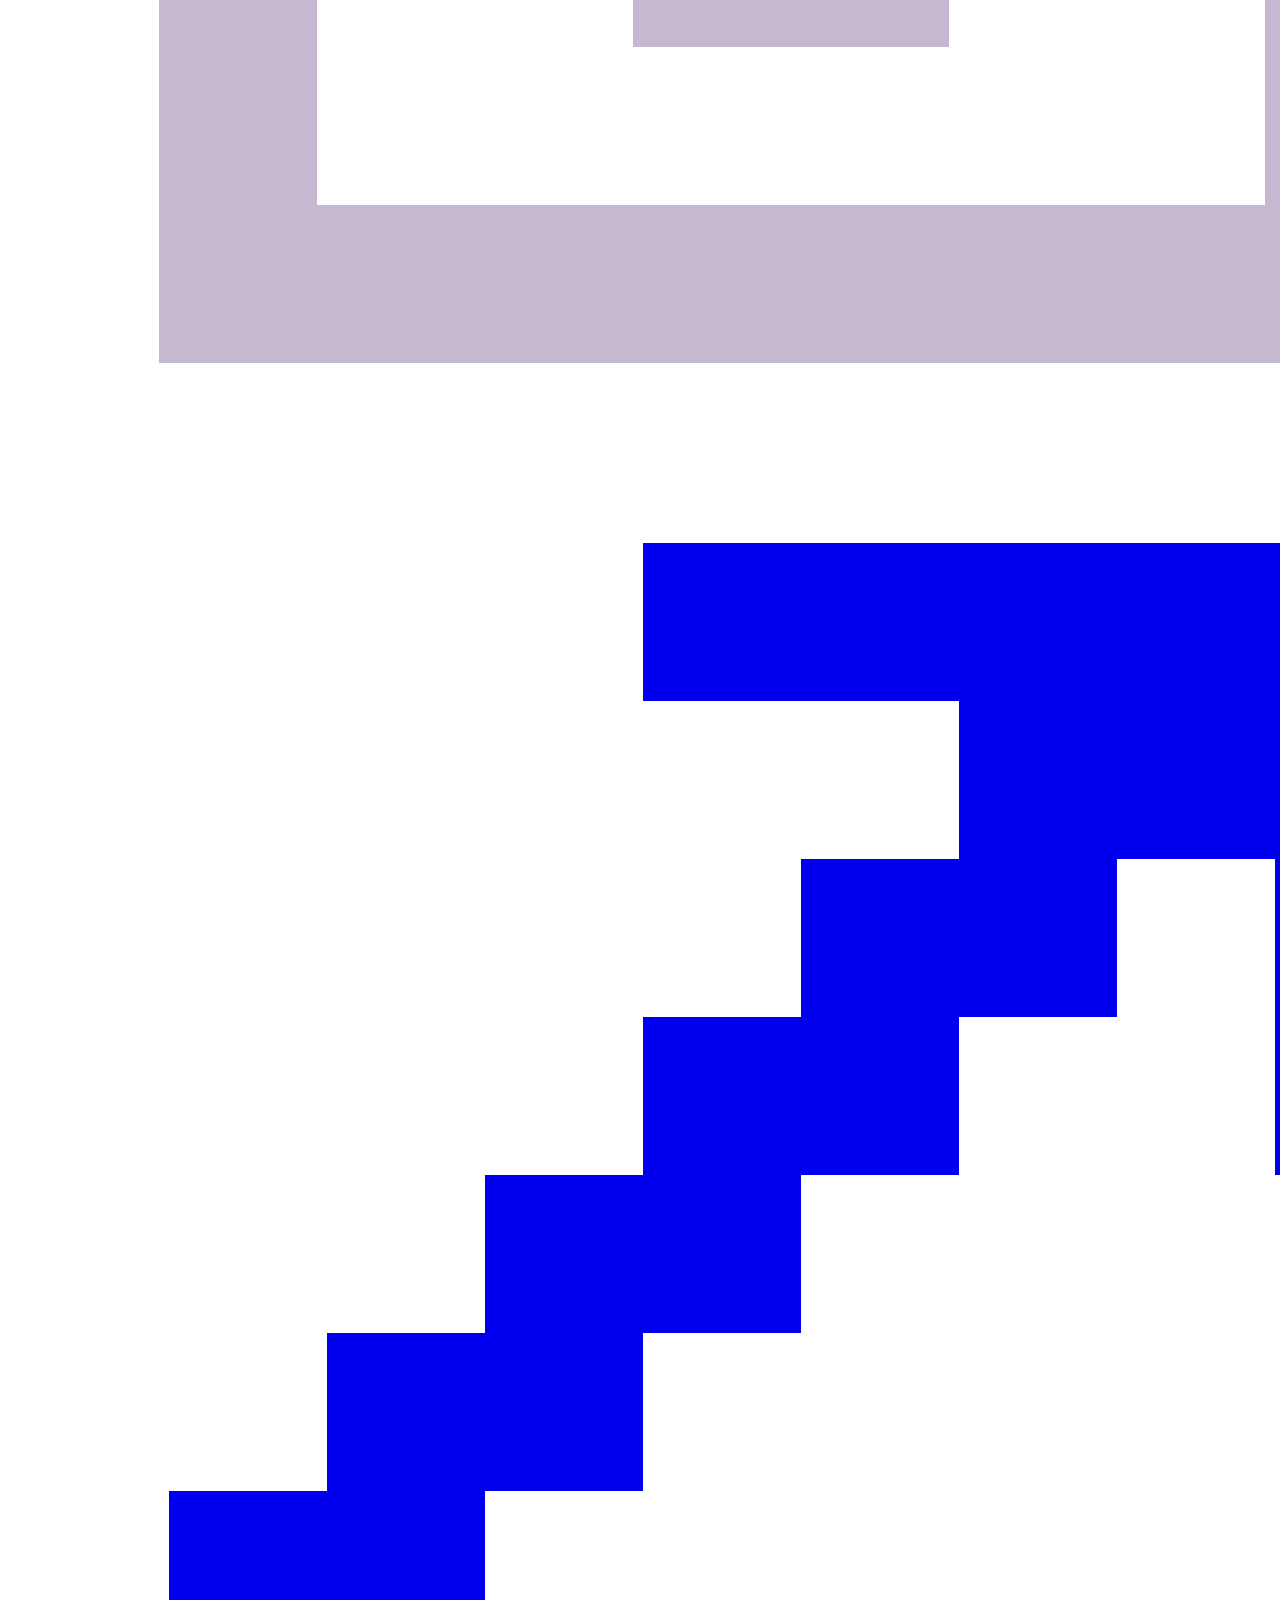
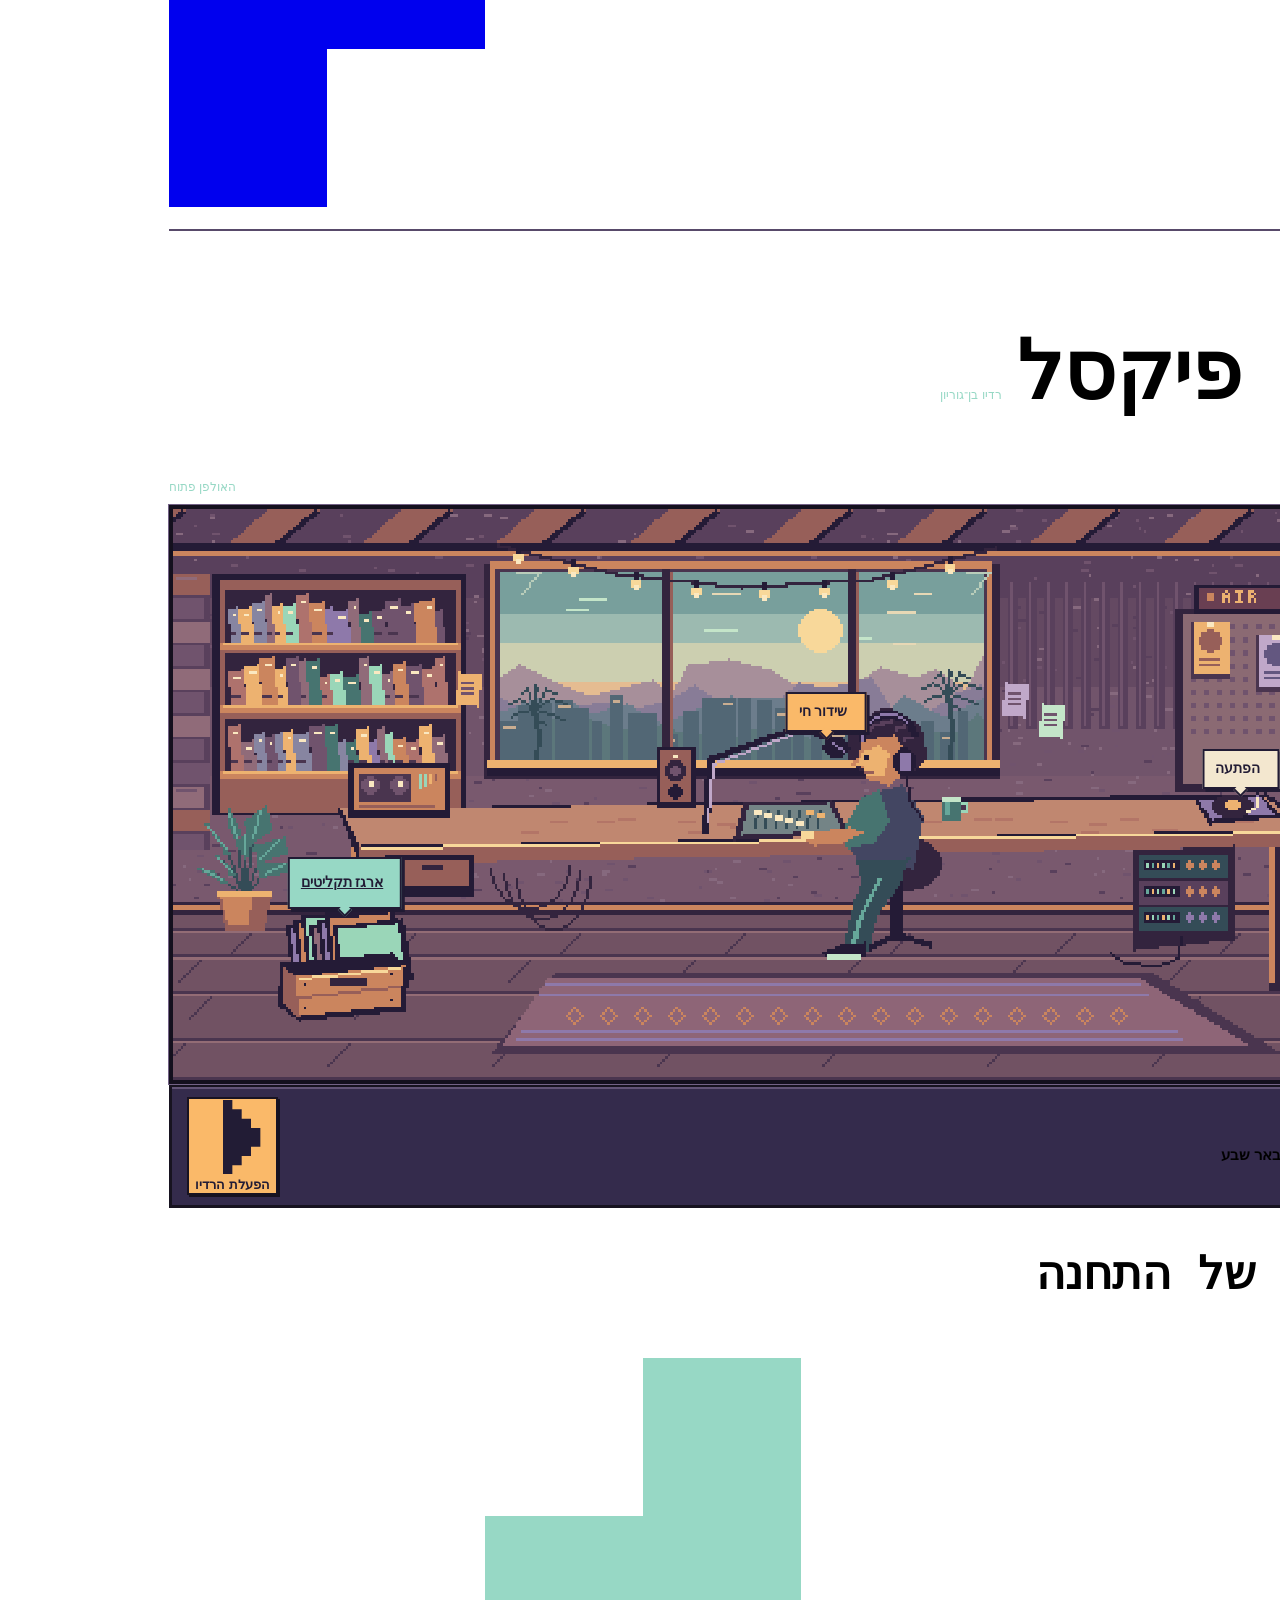
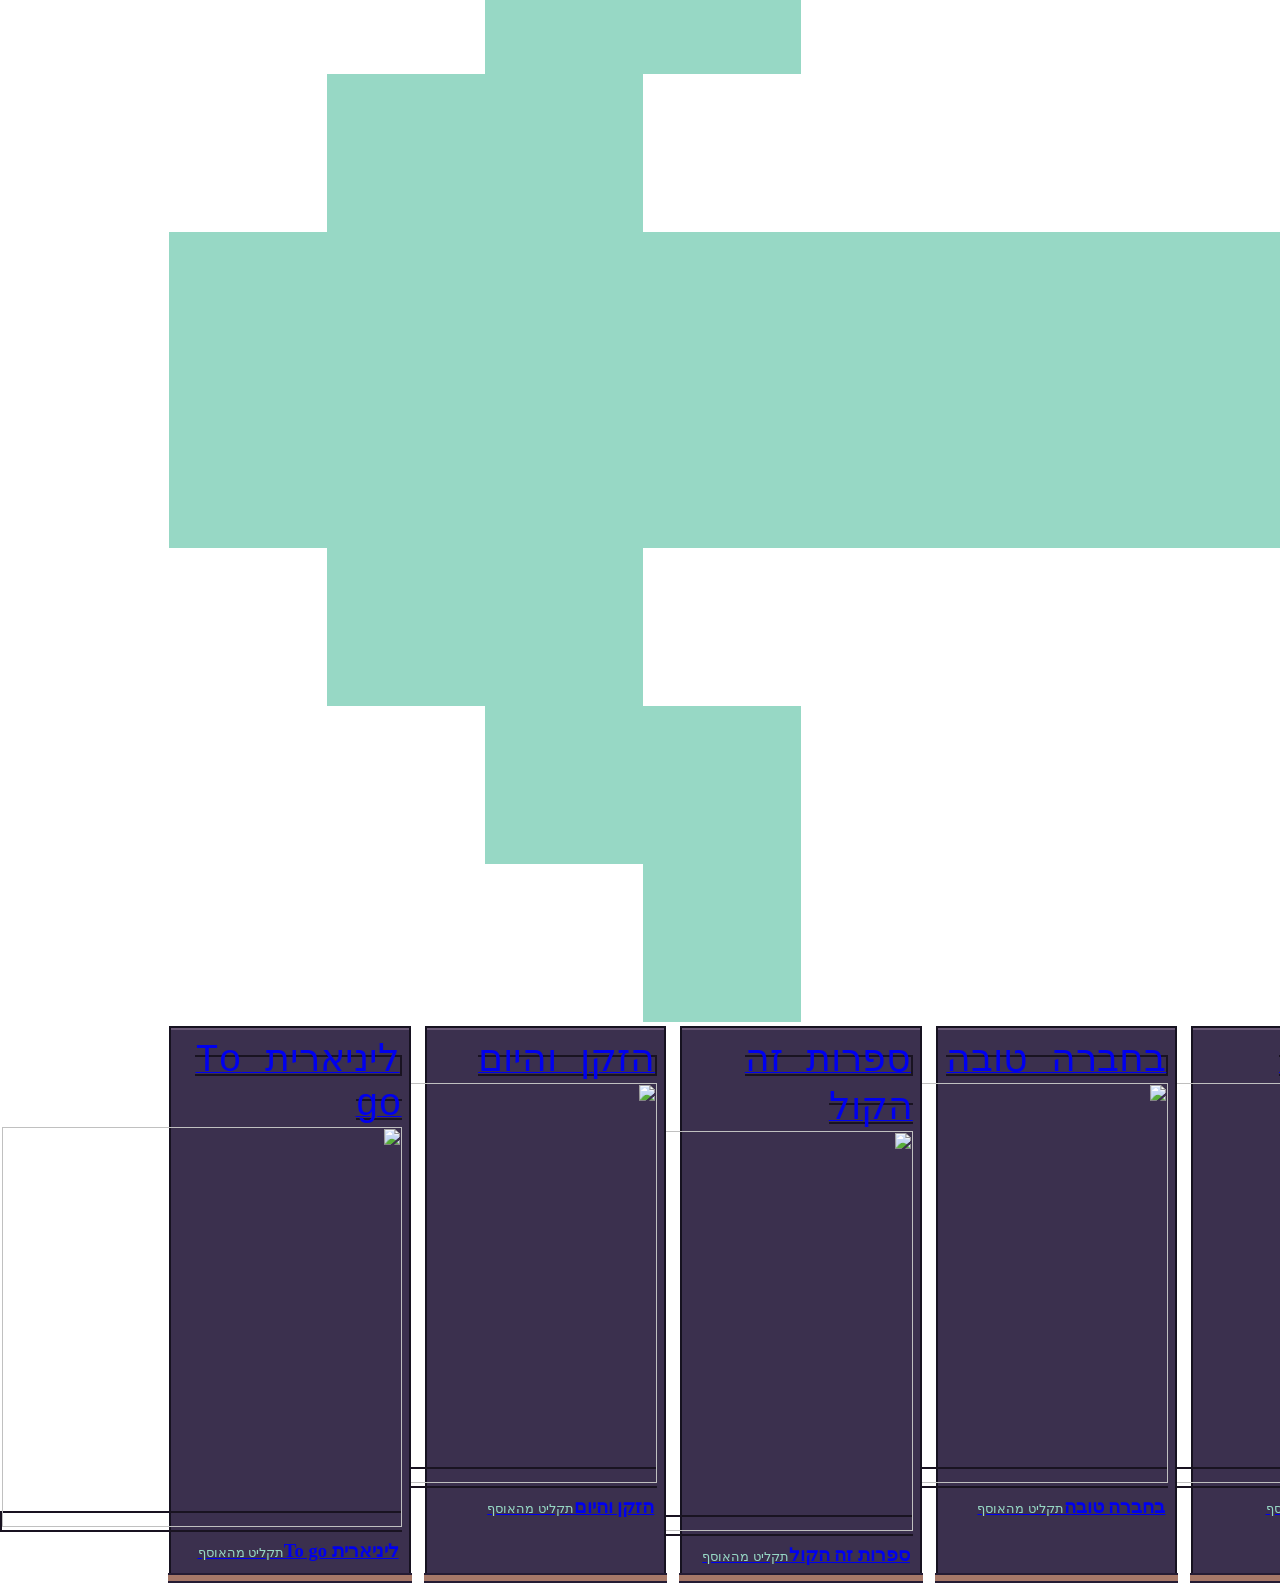
==== commit 5a435765: "Illustrate a responsive radio studio and its record collection [skip ci]" ====
--- a/index.html
+++ b/index.html
@@ -2,36 +2,36 @@
 <html lang="he" dir="rtl">
 <head>
   <meta charset="utf-8"><meta name="viewport" content="width=device-width,initial-scale=1,viewport-fit=cover">
-  <meta name="theme-color" content="#111111">
+  <meta name="theme-color" content="#211b34">
   <meta name="description" content="שידור חי, תוכניות והקלטות מהארכיון של רדיו בן־גוריון בבאר שבע.">
-  <title>After Hours · רדיו בן־גוריון</title>
+  <title>Pixel Frequency · רדיו בן־גוריון</title>
   <link rel="stylesheet" href="../main/fonts/fonts.css"><link rel="stylesheet" href="../main/core.css"><link rel="stylesheet" href="edition.css">
 </head>
-<body data-edition="after-hours">
-  <svg class="symbols" xmlns="http://www.w3.org/2000/svg" aria-hidden="true"><defs><symbol id="ic-play" viewBox="0 0 24 24"><path d="m8 4 13 8-13 8z" fill="currentColor" stroke="none"/></symbol><symbol id="ic-pause" viewBox="0 0 24 24"><path d="M6 4h4v16H6zM14 4h4v16h-4z" fill="currentColor" stroke="none"/></symbol><symbol id="ic-air" viewBox="0 0 24 24"><circle cx="12" cy="12" r="2" fill="currentColor"/><path d="M7.2 7.2a6.8 6.8 0 0 0 0 9.6m9.6-9.6a6.8 6.8 0 0 1 0 9.6M4.2 4.2a11 11 0 0 0 0 15.6m15.6-15.6a11 11 0 0 1 0 15.6"/></symbol><symbol id="ic-archive" viewBox="0 0 24 24"><path d="M3 4v16M7 4v16m4-16v16m3-15 5 14 3-1-5-14z"/></symbol><symbol id="ic-photo" viewBox="0 0 24 24"><rect x="3" y="4" width="18" height="16" rx="2"/><path d="m4 16 5-5 4 4 3-3 4 4"/><circle cx="16" cy="8.5" r="1"/></symbol><symbol id="ic-mail" viewBox="0 0 24 24"><rect x="2.5" y="4.5" width="19" height="15" rx="2"/><path d="m3 6 9 7 9-7"/></symbol><symbol id="ic-shuffle" viewBox="0 0 24 24"><path d="M3 6h2.5c5.8 0 6.2 12 12 12H21m-4-4 4 4-4 4M3 18h2.5c2.2 0 3.5-1.5 4.8-4m3.5-5.5C15 6.8 16 6 18 6h3m-4-4 4 4-4 4"/></symbol><symbol id="ic-arrow" viewBox="0 0 24 24"><path d="M21 12H3m7 7-7-7 7-7"/></symbol><symbol id="ic-back" viewBox="0 0 24 24"><path d="M3 12h18m-7 7 7-7-7-7"/></symbol><symbol id="ic-up" viewBox="0 0 24 24"><path d="M5 19 19 5M6 5h13v13"/></symbol><symbol id="ic-search" viewBox="0 0 24 24"><circle cx="10.5" cy="10.5" r="6.5"/><path d="m16 16 5 5"/></symbol><symbol id="ic-close" viewBox="0 0 24 24"><path d="m5 5 14 14M19 5 5 19"/></symbol><symbol id="ic-disc" viewBox="0 0 24 24"><circle cx="12" cy="12" r="9"/><circle cx="12" cy="12" r="2"/><path d="M5 12a7 7 0 0 1 7-7m7 7a7 7 0 0 1-7 7"/></symbol><symbol id="ic-more" viewBox="0 0 24 24"><circle cx="12" cy="5" r="1"/><circle cx="12" cy="12" r="1"/><circle cx="12" cy="19" r="1"/></symbol><symbol id="ic-expand" viewBox="0 0 24 24"><path d="m5 15 7-7 7 7"/></symbol><symbol id="ic-dial" viewBox="0 0 24 24"><path d="M3 20V8h18v12zM5 8l12-6M6 12h5m-5 3h5"/><circle cx="16" cy="14" r="2"/></symbol></defs></svg>
+<body data-edition="pixel-frequency">
+  <svg class="symbols" xmlns="http://www.w3.org/2000/svg" aria-hidden="true"><defs><symbol id="ic-play" viewBox="0 0 24 24"><path fill="currentColor" stroke="none" d="M9 0h3v3h-3zM9 3h6v3h-6zM9 6h9v3h-9zM9 9h12v3h-12zM9 12h12v3h-12zM9 15h9v3h-9zM9 18h6v3h-6zM9 21h3v3h-3z"/></symbol><symbol id="ic-pause" viewBox="0 0 24 24"><path fill="currentColor" stroke="none" d="M3 3h6v3h-6zM15 3h6v3h-6zM3 6h6v3h-6zM15 6h6v3h-6zM3 9h6v3h-6zM15 9h6v3h-6zM3 12h6v3h-6zM15 12h6v3h-6zM3 15h6v3h-6zM15 15h6v3h-6zM3 18h6v3h-6zM15 18h6v3h-6z"/></symbol><symbol id="ic-air" viewBox="0 0 24 24"><circle cx="12" cy="12" r="2" fill="currentColor"/><path d="M7.2 7.2a6.8 6.8 0 0 0 0 9.6m9.6-9.6a6.8 6.8 0 0 1 0 9.6M4.2 4.2a11 11 0 0 0 0 15.6m15.6-15.6a11 11 0 0 1 0 15.6"/></symbol><symbol id="ic-archive" viewBox="0 0 24 24"><path fill="currentColor" stroke="none" d="M3 3h3v3h-3zM12 3h3v3h-3zM18 3h3v3h-3zM0 6h6v3h-6zM9 6h12v3h-12zM0 9h15v3h-15zM18 9h6v3h-6zM0 12h3v3h-3zM21 12h3v3h-3zM0 15h3v3h-3zM6 15h12v3h-12zM21 15h3v3h-3zM0 18h3v3h-3zM21 18h3v3h-3zM0 21h24v3h-24z"/></symbol><symbol id="ic-photo" viewBox="0 0 24 24"><path fill="currentColor" stroke="none" d="M6 0h9v3h-9zM0 3h24v3h-24zM0 6h3v3h-3zM21 6h3v3h-3zM0 9h3v3h-3zM9 9h6v3h-6zM18 9h6v3h-6zM0 12h3v3h-3zM6 12h3v3h-3zM15 12h3v3h-3zM21 12h3v3h-3zM0 15h3v3h-3zM6 15h3v3h-3zM15 15h3v3h-3zM21 15h3v3h-3zM0 18h3v3h-3zM9 18h6v3h-6zM21 18h3v3h-3zM0 21h24v3h-24z"/></symbol><symbol id="ic-mail" viewBox="0 0 24 24"><path fill="currentColor" stroke="none" d="M0 3h24v3h-24zM0 6h6v3h-6zM18 6h6v3h-6zM0 9h3v3h-3zM6 9h3v3h-3zM15 9h3v3h-3zM21 9h3v3h-3zM0 12h3v3h-3zM9 12h6v3h-6zM21 12h3v3h-3zM0 15h3v3h-3zM21 15h3v3h-3zM0 18h24v3h-24z"/></symbol><symbol id="ic-shuffle" viewBox="0 0 24 24"><path fill="currentColor" stroke="none" d="M15 0h3v3h-3zM0 3h6v3h-6zM15 3h6v3h-6zM6 6h3v3h-3zM12 6h12v3h-12zM9 9h3v3h-3zM6 12h3v3h-3zM12 12h3v3h-3zM3 15h3v3h-3zM15 15h3v3h-3zM0 18h6v3h-6zM15 18h6v3h-6zM12 21h12v3h-12z"/></symbol><symbol id="ic-arrow" viewBox="0 0 24 24"><path fill="currentColor" stroke="none" d="M9 0h3v3h-3zM6 3h6v3h-6zM3 6h6v3h-6zM0 9h24v3h-24zM0 12h24v3h-24zM3 15h6v3h-6zM6 18h6v3h-6zM9 21h3v3h-3z"/></symbol><symbol id="ic-back" viewBox="0 0 24 24"><path fill="currentColor" stroke="none" d="M12 0h3v3h-3zM12 3h6v3h-6zM15 6h6v3h-6zM0 9h24v3h-24zM0 12h24v3h-24zM15 15h6v3h-6zM12 18h6v3h-6zM12 21h3v3h-3z"/></symbol><symbol id="ic-up" viewBox="0 0 24 24"><path fill="currentColor" stroke="none" d="M9 0h15v3h-15zM15 3h9v3h-9zM12 6h6v3h-6zM21 6h3v3h-3zM9 9h6v3h-6zM21 9h3v3h-3zM6 12h6v3h-6zM3 15h6v3h-6zM0 18h6v3h-6zM0 21h3v3h-3z"/></symbol><symbol id="ic-search" viewBox="0 0 24 24"><path fill="currentColor" stroke="none" d="M6 0h9v3h-9zM3 3h3v3h-3zM15 3h3v3h-3zM0 6h3v3h-3zM18 6h3v3h-3zM0 9h3v3h-3zM18 9h3v3h-3zM3 12h3v3h-3zM15 12h3v3h-3zM6 15h12v3h-12zM15 18h6v3h-6zM18 21h6v3h-6z"/></symbol><symbol id="ic-close" viewBox="0 0 24 24"><path fill="currentColor" stroke="none" d="M0 0h3v3h-3zM21 0h3v3h-3zM0 3h6v3h-6zM18 3h6v3h-6zM3 6h6v3h-6zM15 6h6v3h-6zM6 9h12v3h-12zM6 12h12v3h-12zM3 15h6v3h-6zM15 15h6v3h-6zM0 18h6v3h-6zM18 18h6v3h-6zM0 21h3v3h-3zM21 21h3v3h-3z"/></symbol><symbol id="ic-disc" viewBox="0 0 24 24"><path fill="currentColor" stroke="none" d="M6 0h12v3h-12zM3 3h3v3h-3zM18 3h3v3h-3zM0 6h3v3h-3zM21 6h3v3h-3zM0 9h3v3h-3zM9 9h6v3h-6zM21 9h3v3h-3zM0 12h3v3h-3zM9 12h6v3h-6zM21 12h3v3h-3zM0 15h3v3h-3zM21 15h3v3h-3zM3 18h3v3h-3zM18 18h3v3h-3zM6 21h12v3h-12z"/></symbol><symbol id="ic-more" viewBox="0 0 24 24"><circle cx="12" cy="5" r="1"/><circle cx="12" cy="12" r="1"/><circle cx="12" cy="19" r="1"/></symbol><symbol id="ic-expand" viewBox="0 0 24 24"><path fill="currentColor" stroke="none" d="M9 3h6v3h-6zM6 6h12v3h-12zM3 9h6v3h-6zM15 9h6v3h-6zM0 12h6v3h-6zM18 12h6v3h-6zM0 15h3v3h-3zM21 15h3v3h-3z"/></symbol><symbol id="ic-dial" viewBox="0 0 24 24"><path fill="currentColor" stroke="none" d="M18 0h3v3h-3zM12 3h6v3h-6zM6 6h6v3h-6zM0 9h24v3h-24zM0 12h3v3h-3zM15 12h3v3h-3zM21 12h3v3h-3zM0 15h3v3h-3zM6 15h6v3h-6zM15 15h3v3h-3zM21 15h3v3h-3zM0 18h3v3h-3zM15 18h3v3h-3zM21 18h3v3h-3zM0 21h24v3h-24z"/></symbol></defs></svg>
   <a class="skip" href="#main-content">דילוג לתוכן</a>
-  <header><div class="paper-bar"><a class="identity" aria-label="רדיו בן־גוריון — עמוד השער" href="#home"><b dir="ltr">BGU RADIO<span class="red-dot">.</span></b></a><nav aria-label="ניווט ראשי"><a data-nav="home" href="#home"><span>שער</span></a><a data-nav="archive" href="#archive"><span>ארכיון</span></a><a data-nav="gallery" href="#gallery"><span>תצלומים</span></a><a data-nav="contact" href="#contact"><span>מערכת</span></a></nav><button type="button" class="action press-live" data-live aria-pressed="false"><svg class="icon" aria-hidden="true" viewBox="0 0 24 24"><use href="#ic-play"></use></svg><span data-play-label>לייב</span></button><a class="compare-link" href="../" target="_blank" rel="noopener" aria-label="לעמוד השוואת העיצובים בחלון חדש"><svg class="icon" aria-hidden="true" viewBox="0 0 24 24"><use href="#ic-up"></use></svg><span>כל העיצובים</span></a></div></header>
+  <header><div class="game-nav"><a class="identity" aria-label="Pixel Frequency — כניסה לאולפן" href="#home"><svg class="icon" aria-hidden="true" viewBox="0 0 24 24"><use href="#ic-dial"></use></svg><b dir="ltr">PIXEL FREQUENCY</b></a><nav aria-label="ניווט ראשי"><a data-nav="home" href="#home"><svg class="icon" aria-hidden="true" viewBox="0 0 24 24"><use href="#ic-dial"></use></svg><span>האולפן</span></a><a data-nav="archive" href="#archive"><svg class="icon" aria-hidden="true" viewBox="0 0 24 24"><use href="#ic-archive"></use></svg><span>ארגז תקליטים</span></a><a data-nav="gallery" href="#gallery"><svg class="icon" aria-hidden="true" viewBox="0 0 24 24"><use href="#ic-photo"></use></svg><span>אלבום</span></a><a data-nav="contact" href="#contact"><svg class="icon" aria-hidden="true" viewBox="0 0 24 24"><use href="#ic-mail"></use></svg><span>דואר</span></a></nav><a class="compare-link" href="../" target="_blank" rel="noopener" aria-label="לעמוד השוואת העיצובים בחלון חדש"><svg class="icon" aria-hidden="true" viewBox="0 0 24 24"><use href="#ic-up"></use></svg><span>כל העיצובים</span></a></div></header>
   <main id="main-content" tabindex="-1">
-    <section id="home" data-screen="home"><div class="paper-issue"><span>רדיו בן־גוריון <i></i> באר שבע</span><span lang="en">INDEPENDENT CAMPUS RADIO</span></div>
-<div class="paper-title"><h1>אחרי השעות</h1><span dir="ltr" lang="en">AFTER<br>HOURS<span class="red-dot">.</span></span></div>
-<div class="front-spread">
-  <article class="cover-story">
-    <a class="press-image" href="#episode/https%3A%2F%2Fpodcasters.spotify.com%2Fpod%2Fshow%2Fsifrot-bgu%2Fepisodes%2F3-ejjnmc" aria-label="לפרק עם ד״ר נירית קורמן"><img fetchpriority="high" src="https://qtrypzzcjebvfcihiynt.supabase.co/storage/v1/object/public/base44-prod/public/user_68eeb6ed4dc35dcd85870d6c/2e7ae9e00_WhatsAppImage2025-04-08at232226.jpg" alt="צילום מקרוב של שתי משתתפות ליד המיקרופונים באולפן רדיו בן־גוריון"><span class="press-stroke" aria-hidden="true"></span><span class="image-caption">צילום מתוך אלבום התחנה</span></a>
-    <div class="lead-story"><span class="story-label">כתבת השער <i></i> ספרות זה הקול</span><a href="#episode/https%3A%2F%2Fpodcasters.spotify.com%2Fpod%2Fshow%2Fsifrot-bgu%2Fepisodes%2F3-ejjnmc"><h2>איך מקימים מוסד תרבות בבאר שבע?</h2></a><p>ד״ר נירית קורמן על בית הסופרים, על קהל מקומי ועל יצירה מחוץ למרכז.</p><a class="text-link" href="#episode/https%3A%2F%2Fpodcasters.spotify.com%2Fpod%2Fshow%2Fsifrot-bgu%2Fepisodes%2F3-ejjnmc">לכתבה ולהקלטה <svg class="icon" aria-hidden="true" viewBox="0 0 24 24"><use href="#ic-arrow"></use></svg></a></div>
-  </article>
-  <aside class="news-wire"><div class="live-box"><span class="story-label"><span class="status-dot" aria-hidden="true"></span> מחדר השידור</span><h2>עכשיו באוויר</h2><p><span data-now dir="auto">רדיו בן־גוריון · באר שבע</span></p><button type="button" class="action live-action" data-live aria-pressed="false"><svg class="icon" aria-hidden="true" viewBox="0 0 24 24"><use href="#ic-play"></use></svg><span data-play-label>האזנה לשידור</span></button></div><div class="wire-contents"><h3>עוד בגיליון</h3><a class="sleeve" href="#program/%D7%A9%D7%9C%D7%99%D7%99%D7%A7%D7%A2%D7%A1"><span class="cover" data-art aria-hidden="true"><span class="cover-type" aria-hidden="true">שלייקעס</span><img src="https://image-cdn-fa.spotifycdn.com/image/ab67656300005f1f22605e929cd873a137c8667e" alt="" width="400" height="400"></span><span class="sleeve-info"><strong dir="auto">שלייקעס</strong><small>לכל השידורים</small></span><svg class="icon" aria-hidden="true" viewBox="0 0 24 24"><use href="#ic-arrow"></use></svg></a><a class="sleeve" href="#program/%D7%94%D7%96%D7%A7%D7%9F%20%D7%95%D7%94%D7%99%D7%95%D7%9D"><span class="cover" data-art aria-hidden="true"><span class="cover-type" aria-hidden="true">הזקן והיום</span><img src="https://image-cdn-ak.spotifycdn.com/image/ab67656300005f1f829517f4e6b96a2842ede6a0" alt="" width="400" height="400"></span><span class="sleeve-info"><strong dir="auto">הזקן והיום</strong><small>לכל השידורים</small></span><svg class="icon" aria-hidden="true" viewBox="0 0 24 24"><use href="#ic-arrow"></use></svg></a><a class="sleeve" href="#program/%D7%91%D7%97%D7%91%D7%A8%D7%94%20%D7%98%D7%95%D7%91%D7%94"><span class="cover" data-art aria-hidden="true"><span class="cover-type" aria-hidden="true">בחברה טובה</span><img src="https://image-cdn-fa.spotifycdn.com/image/ab67656300005f1f9d10866cc034662153797955" alt="" width="400" height="400"></span><span class="sleeve-info"><strong dir="auto">בחברה טובה</strong><small>לכל השידורים</small></span><svg class="icon" aria-hidden="true" viewBox="0 0 24 24"><use href="#ic-arrow"></use></svg></a></div></aside>
-</div>
-<section class="home-recent"><div class="section-line"><h2>יומן הקלטות</h2><a class="text-link" href="#archive">לארכיון<svg class="icon" aria-hidden="true" viewBox="0 0 24 24"><use href="#ic-arrow"></use></svg></a></div><div data-latest="4"></div></section></section>
-    <section id="archive" data-screen="archive" hidden><div class="archive-mast"><div><span class="kicker">THE BACK ISSUES</span><h1>ארכיון השידורים</h1></div><b class="issue-index" lang="en">A—Z</b></div>
+    <section id="home" data-screen="home"><section class="world-home">
+  <div class="world-title"><div><span class="kicker">רדיו בן־גוריון</span><h1>תדר פיקסל</h1></div><span class="game-led"><span class="status-dot" aria-hidden="true"></span> האולפן פתוח</span></div>
+  <div class="room"><picture><source media="(max-width: 640px)" srcset="art/studio-mobile.png" width="252" height="213"><img class="room-art" src="art/studio-desktop.png" width="480" height="218" alt="אולפן רדיו מאויר בנגב, עם שדרנית, מיקרופון, פטיפון ואוסף תקליטים"></picture><span class="room-led" aria-hidden="true"></span><span class="room-vu" aria-hidden="true"><i></i><i></i><i></i></span>
+    <button class="hotspot hot-live" data-live aria-pressed="false"><svg class="icon" aria-hidden="true" viewBox="0 0 24 24"><use href="#ic-play"></use></svg><span data-play-label>שידור חי</span></button>
+    <a class="hotspot hot-crate" href="#archive"><svg class="icon" aria-hidden="true" viewBox="0 0 24 24"><use href="#ic-archive"></use></svg><span>ארגז תקליטים</span></a>
+    <button class="hotspot hot-mix" data-shuffle><svg class="icon" aria-hidden="true" viewBox="0 0 24 24"><use href="#ic-shuffle"></use></svg><span>הפתעה</span></button>
+  </div>
+  <div class="room-console"><div class="console-label"><span class="speaker-grid" aria-hidden="true"></span><div><span class="kicker">ערוץ השידור</span><b><span data-now dir="auto">רדיו בן־גוריון · באר שבע</span></b></div></div><button type="button" class="action live-action" data-live aria-pressed="false"><svg class="icon" aria-hidden="true" viewBox="0 0 24 24"><use href="#ic-play"></use></svg><span data-play-label>הפעלת הרדיו</span></button></div>
+</section>
+<section class="pixel-crates"><div class="section-line"><h2>מהארגז של התחנה</h2><a class="text-link" href="#archive">לכל התקליטים<svg class="icon" aria-hidden="true" viewBox="0 0 24 24"><use href="#ic-arrow"></use></svg></a></div><div class="crate-rail"><a class="sleeve" href="#program/%D7%A9%D7%9C%D7%99%D7%99%D7%A7%D7%A2%D7%A1"><span class="cover" data-art aria-hidden="true"><span class="cover-type" aria-hidden="true">שלייקעס</span><img src="https://image-cdn-fa.spotifycdn.com/image/ab67656300005f1f22605e929cd873a137c8667e" alt="" width="400" height="400"></span><span class="sleeve-info"><strong dir="auto">שלייקעס</strong><small>תקליט מהאוסף</small></span><svg class="icon" aria-hidden="true" viewBox="0 0 24 24"><use href="#ic-arrow"></use></svg></a><a class="sleeve" href="#program/%D7%91%D7%97%D7%91%D7%A8%D7%94%20%D7%98%D7%95%D7%91%D7%94"><span class="cover" data-art aria-hidden="true"><span class="cover-type" aria-hidden="true">בחברה טובה</span><img src="https://image-cdn-fa.spotifycdn.com/image/ab67656300005f1f9d10866cc034662153797955" alt="" width="400" height="400"></span><span class="sleeve-info"><strong dir="auto">בחברה טובה</strong><small>תקליט מהאוסף</small></span><svg class="icon" aria-hidden="true" viewBox="0 0 24 24"><use href="#ic-arrow"></use></svg></a><a class="sleeve" href="#program/%D7%A1%D7%A4%D7%A8%D7%95%D7%AA%20%D7%96%D7%94%20%D7%94%D7%A7%D7%95%D7%9C"><span class="cover" data-art aria-hidden="true"><span class="cover-type" aria-hidden="true">ספרות זה הקול</span><img src="https://d3t3ozftmdmh3i.cloudfront.net/production/podcast_uploaded_nologo/9056178/9056178-1600070854061-a559b236ebcb1.jpg" alt="" width="400" height="400"></span><span class="sleeve-info"><strong dir="auto">ספרות זה הקול</strong><small>תקליט מהאוסף</small></span><svg class="icon" aria-hidden="true" viewBox="0 0 24 24"><use href="#ic-arrow"></use></svg></a><a class="sleeve" href="#program/%D7%94%D7%96%D7%A7%D7%9F%20%D7%95%D7%94%D7%99%D7%95%D7%9D"><span class="cover" data-art aria-hidden="true"><span class="cover-type" aria-hidden="true">הזקן והיום</span><img src="https://image-cdn-ak.spotifycdn.com/image/ab67656300005f1f829517f4e6b96a2842ede6a0" alt="" width="400" height="400"></span><span class="sleeve-info"><strong dir="auto">הזקן והיום</strong><small>תקליט מהאוסף</small></span><svg class="icon" aria-hidden="true" viewBox="0 0 24 24"><use href="#ic-arrow"></use></svg></a><a class="sleeve" href="#program/%D7%9C%D7%99%D7%A0%D7%99%D7%90%D7%A8%D7%99%D7%AA%20To%20go"><span class="cover" data-art aria-hidden="true"><span class="cover-type" aria-hidden="true">ליניארית To go</span><img src="https://image-cdn-fa.spotifycdn.com/image/ab67656300005f1f37e85e3a5cd156cbcd80d6d2" alt="" width="400" height="400"></span><span class="sleeve-info"><strong dir="auto">ליניארית To go</strong><small>תקליט מהאוסף</small></span><svg class="icon" aria-hidden="true" viewBox="0 0 24 24"><use href="#ic-arrow"></use></svg></a></div></section></section>
+    <section id="archive" data-screen="archive" hidden><div class="archive-mast"><div><span class="kicker">RECORD CRATE</span><h1>ארגז התקליטים</h1></div><div class="crate-badge" aria-hidden="true"><img class="room-prop" src="art/crate.png" width="68" height="46" alt=""></div></div>
   <div class="filters"><label class="search"><svg class="icon" aria-hidden="true" viewBox="0 0 24 24"><use href="#ic-search"></use></svg><span class="sr">חיפוש בארכיון</span><input id="query" type="search" placeholder="חיפוש תוכנית, פרק או שם" autocomplete="off"></label>
     <label class="source-filter"><span class="sr">מקור ההקלטה</span><select id="source"><option value="">כל המקורות</option></select></label>
     <button class="action secondary" data-shuffle><svg class="icon" aria-hidden="true" viewBox="0 0 24 24"><use href="#ic-shuffle"></use></svg><span>פרק בהפתעה</span></button></div>
-  <section class="archive-fresh" id="fresh"><div class="section-line"><h2>מהיומן</h2></div><div data-latest="5"></div></section>
-  <section class="index-section"><div class="section-line"><h2>גיליונות התוכניות</h2><span role="status" id="total">הארכיון נטען…</span></div>
+  <section class="archive-fresh" id="fresh"><div class="section-line"><h2>נכנסו לארגז</h2></div><div data-latest="5"></div></section>
+  <section class="index-section"><div class="section-line"><h2>תקליטים באוסף</h2><span role="status" id="total">הארכיון נטען…</span></div>
   <div id="matches" hidden></div><div id="groups"></div><button class="action secondary" id="more" hidden>תוכניות נוספות</button><p id="empty" hidden>אין תוצאות לחיפוש הזה. אפשר לחפש שם תוכנית, פרק או שדרנית.</p></section></section>
     <section id="detail" data-screen="detail" hidden aria-label="פרטי התוכנית או הפרק" tabindex="-1"></section>
-    <section id="gallery" data-screen="gallery" hidden><div class="aux-title"><span class="kicker">PHOTO DESK</span><h1>אלבום התצלומים</h1></div><figure class="photo-figure"><div class="photo-window"><img id="photo" alt="צילום מתוך אולפן רדיו בן־גוריון" width="1100" height="700"></div><figcaption><span>רדיו בן־גוריון · באר שבע</span><div class="photo-controls"><button id="prev" class="icon-button" aria-label="התמונה הקודמת"><svg class="icon" aria-hidden="true" viewBox="0 0 24 24"><use href="#ic-back"></use></svg></button><output id="count" dir="ltr" aria-live="polite"></output><button id="next" class="icon-button" aria-label="התמונה הבאה"><svg class="icon" aria-hidden="true" viewBox="0 0 24 24"><use href="#ic-arrow"></use></svg></button></div></figcaption></figure></section>
-    <section id="contact" data-screen="contact" hidden><div class="aux-title"><span class="kicker">THE RADIO DESK</span><h1>מכתבים למערכת</h1></div><div class="contact-spread"><article class="mail-card"><span class="contact-sign" aria-hidden="true"><svg class="icon" aria-hidden="true" viewBox="0 0 24 24"><use href="#ic-mail"></use></svg></span><h2>יש לכם רעיון לתוכנית?</h2><p>האולפן פתוח לסטודנטיות ולסטודנטים שרוצים לשדר, להפיק ולספר סיפור.</p><a class="email-link" dir="ltr" href="mailto:bguradio2017@gmail.com">bguradio2017@gmail.com</a><a class="text-link" href="https://bgu-radio.base44.app/#:~:text=יש%20לכם%20רעיון" target="_blank" rel="noopener">לטופס של התחנה <svg class="icon" aria-hidden="true" viewBox="0 0 24 24"><use href="#ic-up"></use></svg></a></article><aside class="station-note"><h2>על התחנה</h2><p>רדיו בן־גוריון הוא תחנת הרדיו האינטרנטית של אוניברסיטת בן־גוריון בנגב. באולפן נפגשים מוזיקה, תרבות, יזמות והחיים בקמפוס.</p><h3>שותפים ותומכים</h3><div id="credits"></div></aside></div></section>
+    <section id="gallery" data-screen="gallery" hidden><div class="aux-title"><span class="kicker">PHOTO ALBUM</span><h1>אלבום האולפן</h1><img class="room-prop" src="art/camera.png" width="68" height="46" alt=""></div><figure class="photo-figure"><div class="photo-window"><img id="photo" alt="צילום מתוך אולפן רדיו בן־גוריון" width="1100" height="700"></div><figcaption><span>רדיו בן־גוריון · באר שבע</span><div class="photo-controls"><button id="prev" class="icon-button" aria-label="התמונה הקודמת"><svg class="icon" aria-hidden="true" viewBox="0 0 24 24"><use href="#ic-back"></use></svg></button><output id="count" dir="ltr" aria-live="polite"></output><button id="next" class="icon-button" aria-label="התמונה הבאה"><svg class="icon" aria-hidden="true" viewBox="0 0 24 24"><use href="#ic-arrow"></use></svg></button></div></figcaption></figure></section>
+    <section id="contact" data-screen="contact" hidden><div class="aux-title"><span class="kicker">STUDIO MAIL</span><h1>תיבת הדואר</h1></div><div class="contact-spread"><article class="mail-card"><span class="contact-sign" aria-hidden="true"><img class="room-prop" src="art/mail.png" width="68" height="46" alt=""></span><h2>יש לכם רעיון לתוכנית?</h2><p>האולפן פתוח לסטודנטיות ולסטודנטים שרוצים לשדר, להפיק ולספר סיפור.</p><a class="email-link" dir="ltr" href="mailto:bguradio2017@gmail.com">bguradio2017@gmail.com</a><a class="text-link" href="https://bgu-radio.base44.app/#:~:text=יש%20לכם%20רעיון" target="_blank" rel="noopener">לטופס של התחנה <svg class="icon" aria-hidden="true" viewBox="0 0 24 24"><use href="#ic-up"></use></svg></a></article><aside class="station-note"><h2>על התחנה</h2><p>רדיו בן־גוריון הוא תחנת הרדיו האינטרנטית של אוניברסיטת בן־גוריון בנגב. באולפן נפגשים מוזיקה, תרבות, יזמות והחיים בקמפוס.</p><h3>שותפים ותומכים</h3><div id="credits"></div></aside></div></section>
   </main>
   <aside id="receiver" class="receiver" aria-label="נגן הרדיו" hidden>
   <div id="receiver-panel" hidden><div class="panel-heading"><strong id="panel-title">נגן</strong><button class="icon-button" id="collapse" aria-label="מזעור הנגן"><svg class="icon" aria-hidden="true" viewBox="0 0 24 24"><use href="#ic-close"></use></svg></button></div>
--- a/edition.css
+++ b/edition.css
@@ -1,127 +1,119 @@
-body {
-  --bg:#111110; --surface:#222220; --ink:#eee8dc; --muted:#c1b8ab; --accent:#f34f3b; --line:#67645e; --focus:#ff9c82; --radius:0;
-  --gutter:clamp(16px,3.7vw,64px); --page:1510px; --serif:"Frank Ruhl Libre","Times New Roman",serif;
+body{
+ --bg:#221c35;--surface:#342b4c;--ink:#f3e7cf;--muted:#c5b9d2;--line:#796888;--accent:#fab969;--focus:#a1e9d3;--mint:#97d8c5;--violet:#6c60a7;--radius:0;
+ --page:1340px;--gutter:clamp(14px,4vw,64px);--display:Handjet,"Courier New",monospace;
 }
-header {border-bottom:1px solid var(--ink)}
-.paper-bar {min-height:54px}
-.identity b,.paper-title>span {font-weight:850;letter-spacing:-.06em}
-.identity b {font-size:1.28rem}.red-dot {color:var(--accent)}
-header nav a {padding:0 .85rem;font-size:.9rem}
-header nav a[aria-current] {box-shadow:inset 0 -3px var(--accent)}
-.press-live {display:none}
-.compare-link,.paper-issue,.kicker,.image-caption,.story-label,.row-meta,.source-note,.sleeve small {font-size:.75rem}
-.paper-issue {display:flex;align-items:center;justify-content:space-between;padding-block:8px;border-bottom:1px solid var(--line)}
-.paper-issue [lang=en],.kicker {letter-spacing:.1em;font-family:monospace}
-.paper-issue i,.story-label i {width:24px;height:1px;background:currentColor;display:inline-block;margin-inline:6px;vertical-align:middle}
-.paper-title {display:flex;align-items:center;justify-content:space-between;gap:16px;border-bottom:4px double var(--ink);padding:4px 0 12px}
-.paper-title h1 {font-family:var(--serif);font-weight:900;font-size:clamp(5rem,11.5vw,12.3rem);line-height:.94;letter-spacing:-.07em}
-.paper-title>span {font-size:clamp(1.3rem,3.5vw,3.4rem);line-height:.83;text-align:left}
-.front-spread {display:grid;grid-template-columns:minmax(0,3.55fr) minmax(195px,1fr);gap:clamp(16px,2.3vw,36px);padding-block:18px;border-bottom:1px solid var(--ink)}
-.cover-story {display:grid;grid-template-columns:minmax(0,1.32fr) minmax(0,.82fr);gap:clamp(16px,1.6vw,32px);align-items:stretch}
-.press-image {display:block;isolation:isolate;position:relative;overflow:hidden;min-height:clamp(295px,25vw,385px);background:var(--surface)}
-.press-image img {width:100%;height:100%;position:absolute;inset:0;object-fit:cover;object-position:50% 38%;filter:grayscale(1) contrast(1.23);transition:transform .48s cubic-bezier(.2,.7,.2,1)}
-.press-image::after {content:"";position:absolute;inset:0;pointer-events:none;opacity:.22;background-image:radial-gradient(#272626 0.55px,transparent .85px);background-size:3px 3px}
-.press-stroke {position:absolute;z-index:1;width:130%;height:90%;border:clamp(9px,1.45vw,25px) solid var(--accent);border-radius:50%;top:-58%;left:-31%;transform:rotate(-24deg);pointer-events:none}
-.image-caption {position:absolute;z-index:2;inset:auto auto 8px 8px;background:var(--bg);color:var(--ink);padding:2px 7px}
-.lead-story {display:flex;flex-direction:column;align-items:flex-start;justify-content:flex-start}
-.lead-story h2,.detail-main h1,.aux-title h1,.archive-mast h1,.section-line h2,.contact-spread h2 {font-family:var(--serif);font-weight:830;letter-spacing:-.045em}
-.lead-story h2 {font-size:clamp(2.6rem,4.75vw,5.5rem);line-height:.94;margin-block:.18em .16em}
-.lead-story p,.station-note p {font-family:var(--serif);font-size:clamp(1.08rem,1.4vw,1.35rem);line-height:1.35}
-.lead-story .text-link {margin-top:auto}
-.text-link {text-decoration:underline;text-decoration-thickness:1px;text-underline-offset:.24em}
-.story-label {display:flex;align-items:center;gap:4px;font-weight:600}
-.lead-story .story-label,.live-box .story-label,.kicker {color:var(--accent)}
-.live-box {background:var(--accent);color:var(--bg);padding:15px 16px}
-.live-box .story-label {color:var(--bg)}
-.live-box h2 {font:850 clamp(1.7rem,2.7vw,2.8rem)/1.05 var(--serif);letter-spacing:-.03em;margin-block:7px}
-.live-box p {font-size:.79rem;margin-bottom:8px;overflow-wrap:anywhere}
-.live-box .action,.detail-play {background:var(--bg);color:var(--ink);border:1px solid currentColor}
-.wire-contents {border-top:1px solid var(--line);margin-top:12px}
-.wire-contents h3 {font:800 1.35rem var(--serif);margin:5px 0}
-.sleeve {display:grid;grid-template-columns:64px minmax(0,1fr) 1em;align-items:center;gap:12px;border-top:1px solid var(--line);padding-block:9px}
-.sleeve-info strong {font-family:var(--serif);font-weight:760;line-height:1.03;font-size:clamp(1.25rem,2.5vw,2.6rem)}
-.wire-contents .sleeve {grid-template-columns:47px minmax(0,1fr) 16px;gap:8px;padding-block:6px}
-.wire-contents .sleeve-info strong {font-family:inherit;font-size:.98rem}
-.wire-contents .sleeve small {font-size:.68rem}
-.cover {--cover-bg:#30302d;--cover-ink:var(--ink)}
-.cover.fallback {border:1px solid var(--line)}
-.cover-type {font-family:var(--serif);font-size:clamp(1rem,2.5vw,2.4rem);text-align:start;justify-content:flex-start;border-top:5px solid var(--accent);inset:7%}
-.archive-mast,.aux-title {border-bottom:4px double var(--ink);padding-bottom:14px}
-.archive-mast h1,.aux-title h1 {font-size:clamp(3.7rem,8.7vw,9rem)}
-.issue-index {font:800 clamp(3rem,8vw,8rem)/1 var(--serif);color:var(--accent);direction:ltr}
-.filters {border-block:1px solid var(--line);padding-block:9px}
-.filters .action {color:var(--ink)}
-.archive-fresh [data-latest] {grid-template-columns:repeat(5,minmax(0,1fr));border-block:1px solid var(--line)}
-.archive-fresh .release-row {display:block;padding:10px;border-inline-end:1px solid var(--line)}
-.archive-fresh .release-row:last-child {border:0}
-.archive-fresh .release-row .cover {width:62px;margin-bottom:8px}
-.archive-fresh .release-row>.icon {display:none}
-#groups {grid-template-columns:repeat(2,minmax(0,1fr));gap:0 clamp(16px,3vw,48px);border-bottom:1px solid var(--line)}
-#groups .sleeve {grid-template-columns:clamp(74px,9vw,142px) minmax(0,1fr) 28px}
-#groups .sleeve:nth-child(-n+2) {border-top:3px solid var(--ink);grid-template-columns:minmax(120px,36%) minmax(0,1fr) 24px;padding-block:14px}
-#groups .sleeve:nth-child(-n+2) strong {font-size:clamp(1.65rem,3.4vw,3.6rem)}
-[data-latest] {grid-template-columns:repeat(2,minmax(0,1fr));column-gap:30px}
-.release-row,.episode-row {border-top:1px solid var(--line);padding:8px 0}
-.release-row strong,.episode-row strong {font:700 clamp(1.05rem,1.7vw,1.55rem)/1.14 var(--serif)}
-.detail-top {border-bottom:1px solid var(--line);margin-bottom:20px}
-.detail-hero {grid-template-columns:minmax(170px,28%) minmax(0,1fr);align-items:end}
-.detail-main h1 {font-size:clamp(3.2rem,6.5vw,7.1rem);line-height:.95}
-.detail-description {font:470 clamp(1.17rem,1.6vw,1.5rem)/1.46 var(--serif)}
-.detail-body {border-top:4px double var(--ink);padding-top:14px;display:grid;grid-template-columns:minmax(100px,1fr) minmax(0,3fr);gap:16px 32px}
-.detail-body .section-line {display:block}
-.detail-body .episode-list,.detail-body .detail-description {grid-column:2}
-.detail-play {background:var(--accent);color:var(--bg);border:0}
-.photo-window img {filter:grayscale(1)}
-.photo-figure figcaption,.mail-card,.station-note {border-block:1px solid var(--line)}
-.photo-controls button,.receiver .icon-button {border:1px solid currentColor}
-.mail-card,.station-note {padding-block:clamp(16px,3vw,35px)}
-.contact-spread {grid-template-columns:1.6fr 1fr}
-.contact-sign {color:var(--accent)}
-.email-link,.mail-card .text-link,.station-note h3 {color:var(--accent)}
-.receiver {background:var(--bg);color:var(--ink);border-top:3px double var(--ink)}
-.receiver-strip,#receiver-panel {width:min(1050px,100%);margin:auto;padding:6px var(--gutter)}
-#receiver-panel {padding-block:13px;border-bottom:1px solid var(--line)}
-#dock-play {background:var(--accent);color:var(--bg);border:0}
-#open-panel {border:0}
-a,button {transition:color .16s,background-color .16s}
-button:active {filter:brightness(.84)}
+.identity,.game-nav nav a,.hotspot,.action,.icon-button,.text-link,.crate-badge {font-weight:650}
+.game-nav {min-height:60px;border-bottom:2px solid #584a6a}
+.identity {color:var(--mint)}
+.identity .icon {width:30px;height:30px;stroke-width:2}
+.identity b {font:780 clamp(1.2rem,2.3vw,2rem)/1 var(--display);letter-spacing:.035em}
+.game-nav nav {gap:7px}
+.game-nav nav a {padding:0 10px;color:var(--muted);font-size:.86rem}
+.game-nav nav a[aria-current] {color:var(--mint);box-shadow:inset 0 -3px var(--mint)}
+.game-nav .compare-link {font-size:.75rem}
+.world-home {margin-block-start:clamp(14px,2.4vw,30px)}
+.world-title {display:flex;justify-content:space-between;align-items:end;gap:15px;margin-bottom:10px}
+.world-title>div {display:flex;align-items:baseline;gap:15px}
+.world-title h1,.aux-title h1,.archive-mast h1,.detail-main h1,.section-line h2,.contact-spread h2,.detail-body h2 {font-family:var(--display);font-variation-settings:"ELSH" 2,"ELGR" 1;font-weight:780;letter-spacing:0}
+.world-title h1 {font-size:clamp(3rem,6.3vw,6rem);line-height:.9}
+.world-title .kicker {color:var(--mint);order:2}
+.game-led,.kicker,.room-console .kicker {font-size:.78rem;color:var(--mint)}
+.game-led .status-dot,.room .status-dot {border-radius:0;box-shadow:2px 2px 0 #436457}
+.room {isolation:isolate;position:relative;background:#423450;border:4px solid #14101e;outline:1px solid #736286;overflow:hidden;line-height:0}
+.room picture {display:block}
+.room-art {width:100%;height:auto;display:block;image-rendering:pixelated}
+.hotspot {position:absolute;z-index:2;transform:translate(-50%,-100%);left:var(--x);top:var(--y);display:flex;align-items:center;justify-content:center;gap:6px;min-height:40px;padding:4px 11px;white-space:nowrap;line-height:1;font-size:.85rem;background:var(--ink);color:var(--bg);border:2px solid #211b34;box-shadow:3px 3px 0 #211b34}
+.hotspot::after {position:absolute;content:'';left:50%;bottom:-8px;width:8px;height:8px;background:inherit;border-right:2px solid #211b34;border-bottom:2px solid #211b34;transform:translateX(-50%) rotate(45deg);z-index:-1}
+.hot-live {--x:52%;--y:39%;background:var(--accent)}.hot-crate {--x:13.7%;--y:70%;background:var(--mint)}.hot-mix {--x:85%;--y:49%}
+.room-led,.room-vu {position:absolute;pointer-events:none;display:none}
+body[data-live-state=playing] .room-led {display:block;left:82.35%;top:14.7%;width:.63%;height:1.36%;background:#ffd884}
+body[data-live-state=playing] .room-vu {display:flex;direction:ltr;align-items:end;gap:1px;left:19.6%;top:45.9%;width:1.8%;height:2.8%}
+.room-vu i {flex:1;height:100%;background:var(--mint);transform-origin:bottom;animation:studio-level .75s steps(4) infinite alternate}
+.room-vu i:nth-child(2) {animation-delay:-.45s}.room-vu i:last-child {background:var(--accent);animation-delay:-.22s}
+@keyframes studio-level {0%{transform:scaleY(.25)}50%{transform:scaleY(.85)}100%{transform:scaleY(.45)}}
+.room-console {display:flex;align-items:center;justify-content:space-between;gap:10px;background:var(--surface);border:3px solid #171320;box-shadow:inset 0 2px #625477;padding:10px 15px}
+.console-label {display:flex;align-items:center;gap:14px;min-width:0}
+.console-label>div {min-width:0}
+.console-label b {display:block;font-size:.94rem;overflow:hidden;text-overflow:ellipsis;white-space:nowrap}
+.speaker-grid {width:35px;height:27px;flex:none;background:repeating-linear-gradient(#1b1528 0 3px,transparent 3px 6px)}
+body[data-live-state=playing] .speaker-grid {animation:meter .65s steps(3) infinite alternate;background:repeating-linear-gradient(var(--mint) 0 3px,transparent 3px 6px)}
+@keyframes meter {to{clip-path:inset(36% 0 0)}}
+.action,.photo-controls button,.receiver .icon-button {background:var(--accent);color:var(--bg);border:2px solid #181322;box-shadow:2px 2px 0 #171220}
+.action:active,.icon-button:active {transform:translate(2px,2px);box-shadow:none}
+.secondary {background:var(--mint)}
+.section-line h2 {font-size:clamp(2rem,3.5vw,3.2rem)}
+.pixel-crates {margin-block-start:clamp(20px,3vw,43px)}
+.crate-rail,#groups {display:grid;grid-template-columns:repeat(5,minmax(0,1fr));gap:20px 14px}
+.sleeve {display:block;position:relative;padding:7px 7px 12px;background:#3b304e;border:2px solid #161220;box-shadow:inset 0 2px #695876}
+.sleeve .cover {border:2px solid #191321}
+.sleeve-info {display:block;padding:9px 3px 0}
+.sleeve-info strong {font-size:clamp(.9rem,1.45vw,1.22rem);line-height:1.15}
+.sleeve-info small {color:var(--mint);margin-top:4px}
+.sleeve::after {content:'';position:absolute;inset:auto -3px -6px;height:6px;background:#a67868;border-block:2px solid #251c34}
+.sleeve>.icon {display:none}
+.cover {--cover-bg:#665583;--cover-ink:#fff1cb}
+.cover.fallback {box-shadow:inset 0 0 0 6px #44364f}
+.cover-type {font-family:var(--display);font-size:clamp(1.35rem,3vw,3.4rem)}
+.sleeve:nth-child(3n+2) .cover {--cover-bg:#9ddac4;--cover-ink:#263c40}
+.sleeve:nth-child(3n) .cover {--cover-bg:#e7a669;--cover-ink:#412546}
+.archive-mast,.aux-title {padding:15px 18px;border:2px solid #181322;background:var(--surface);box-shadow:inset 0 3px #68597a}
+.archive-mast h1,.aux-title h1 {font-size:clamp(3rem,6.5vw,6rem)}
+.crate-badge {padding:2px 8px}
+.room-prop {image-rendering:pixelated;width:clamp(70px,10vw,145px);height:auto}
+#gallery .aux-title {display:grid;grid-template-columns:1fr auto}
+#gallery .aux-title .room-prop {grid-column:2;grid-row:1/3;align-self:center}
+.contact-sign .room-prop {width:95px}
+.crate-badge .icon {width:45px;height:45px}
+.search,.source-filter select {border:2px solid #80718d;background:#30263f}
+.archive-fresh [data-latest] {display:flex;gap:10px;overflow-x:auto;padding:3px 0 6px}
+.archive-fresh .release-row {flex:0 0 250px;align-items:center;background:#362c47;border:2px solid #1c1627;box-shadow:inset 0 2px #655672;padding:8px}
+.release-row,.episode-row {border-bottom:1px dashed var(--line);padding:8px 0}
+.release-row>.icon,.episode-row>.icon {color:var(--accent)}
+.detail-top a,.text-link {color:var(--mint)}
+.detail-hero {padding:clamp(15px,3vw,38px);background:var(--surface);border:3px solid #171321;box-shadow:inset 0 3px #736081}
+.detail-hero>.cover {border:6px solid #1f1829;outline:2px solid #78678b}
+.detail-main h1 {font-size:clamp(2.75rem,6vw,5.8rem);line-height:.96}
+.photo-window,.mail-card,.station-note {background:var(--surface);border:3px solid #181322;box-shadow:inset 0 2px #79658b}
+.photo-window {padding:7px}.contact-spread {gap:18px}
+.mail-card,.station-note {padding:clamp(18px,3vw,36px)}
+.contact-sign,.email-link {color:var(--accent)}
+.receiver {max-width:800px;bottom:max(6px,env(safe-area-inset-bottom));width:calc(100% - 16px);background:var(--surface);border:3px solid #171321;box-shadow:inset 0 2px #72627e;padding:0}
+.receiver-strip {padding:5px 8px}
+#open-panel,#collapse {background:var(--mint)}
+#dock-state {color:var(--mint)}
 @media(hover:hover) {
- .press-image:hover img {transform:scale(1.025)}
- a:hover .sleeve-info strong,.lead-story a:hover,.release-row:hover strong,.episode-row:hover strong,header nav a:hover {color:var(--accent)}
- .live-action:hover {background:#342a24}
+ .hotspot:hover {background:#fff5df;color:#231b30;box-shadow:3px 3px 0 #211b34,0 0 0 3px var(--mint)}
+ .sleeve:hover {background:#50415f}
+ .sleeve:hover strong,.text-link:hover,.game-nav nav a:hover {color:var(--accent)}
 }
-@media(max-width:1000px) and (min-width:681px) {
- .front-spread {grid-template-columns:minmax(0,1fr) 206px}
- .cover-story {grid-template-columns:minmax(0,1.1fr) minmax(0,1fr)}
- .lead-story h2 {font-size:clamp(2.3rem,4.5vw,3.3rem)}
+@media(max-width:850px) {.game-nav nav a{padding:0 5px}.game-nav nav a .icon{display:none}.crate-rail,#groups{grid-template-columns:repeat(3,minmax(0,1fr))}}
+@media(max-width:640px) {
+ .game-nav {display:grid;grid-template-columns:1fr auto;gap:0;min-height:0}
+ .game-nav nav {grid-column:1/-1;grid-row:2;justify-content:space-between;gap:0;border-top:1px solid #53455f}
+ .game-nav nav a {min-height:43px;font-size:.76rem}
+ .game-nav .identity,.game-nav .compare-link {min-height:39px}
+ .world-title {margin-bottom:6px}
+ .world-title>div {display:block}
+ .world-title h1 {font-size:clamp(2.8rem,11vw,4.8rem)}
+ .game-led,.world-title .kicker {font-size:.7rem}
+ body[data-live-state=playing] .room-led {left:82.5%;top:15%;width:1.2%}
+ body[data-live-state=playing] .room-vu {left:17.5%;top:47%;width:3.4%}
+ .hotspot {font-size:.72rem;gap:3px;min-height:31px;padding:3px 5px}
+ .hotspot::before {position:absolute;content:'';inset:-6px -2px}
+ .hotspot .icon {width:16px;height:16px}
+ .hot-live {--x:50%;--y:39%}.hot-crate{--x:17%;--y:71%}.hot-mix{--x:85%;--y:49%}
+ .room {border-width:3px}
+ .room-console {padding:7px 8px}
+ .room-console .action {padding:8px;min-height:41px;font-size:.84rem}
+ .speaker-grid {display:none}.console-label b {font-size:.79rem;max-width:40vw}
+ .crate-rail {display:flex;overflow-x:auto;gap:10px;padding-bottom:8px}
+ .crate-rail .sleeve {flex:0 0 40%}
+ #groups {grid-template-columns:repeat(2,minmax(0,1fr));gap:18px 10px}
+ .archive-mast,.aux-title {margin-top:15px}
+ .archive-mast {gap:8px}
+ .archive-mast h1 {font-size:clamp(2.65rem,10vw,4rem)}
+ .crate-badge {padding:4px}.crate-badge .icon{width:26px;height:26px}
+ .detail-hero {grid-template-columns:1fr}.detail-hero>.cover {width:min(50vw,200px)}
+ .archive-fresh .release-row {flex-basis:210px}
 }
-@media(max-width:680px) {
- .paper-bar {min-height:0;display:grid;grid-template-columns:1fr auto;gap:0}
- .paper-bar {grid-template-columns:1fr auto auto;column-gap:12px}
- .press-live {display:flex;min-height:44px;padding:3px 8px;color:var(--accent);font-size:.9rem}
- .identity,.compare-link {min-height:40px}
- header nav {grid-row:2;grid-column:1/-1;border-top:1px solid var(--line);justify-content:space-between}
- header nav a {min-height:42px;padding:0 .5rem}
- .paper-issue {font-size:.67rem;padding-block:5px}.paper-issue [lang=en]{font-size:.6rem}
- .paper-title {padding:6px 0}.paper-title h1 {font-size:clamp(3.8rem,15vw,6.3rem)}.paper-title>span {font-size:1.1rem}
- .front-spread {display:flex;flex-direction:column;gap:14px;padding-block:10px}
- .cover-story {display:flex;flex-direction:column;gap:10px}
- .press-image {min-height:0;height:clamp(175px,48vw,310px)}
- .lead-story h2 {font-size:clamp(2.6rem,10vw,4.5rem);max-width:15ch}
- .lead-story p {font-size:1.1rem;max-width:38ch}
- .news-wire {display:flex;flex-direction:column}
- .live-box {display:grid;grid-template-columns:minmax(0,1fr) auto;align-items:center;gap:2px 8px;padding:9px 12px}
- .live-box .story-label {grid-area:1/1}.live-box h2 {grid-area:2/1;margin:0;font-size:1.65rem}
- .live-box p {grid-area:3/1;margin:0;font-size:.7rem}.live-box .action {grid-column:2;grid-row:1/4}
- .wire-contents {margin-top:12px}
- .wire-contents .sleeve {grid-template-columns:45px minmax(0,1fr) 20px}
- [data-latest],#groups {grid-template-columns:1fr}
- #groups .sleeve {grid-template-columns:74px minmax(0,1fr) 22px}
- .archive-fresh [data-latest] {display:flex;overflow-x:auto}
- .archive-fresh .release-row {flex:0 0 145px}
- .detail-hero {display:grid;grid-template-columns:minmax(88px,29%) minmax(0,1fr);align-items:start;gap:12px}
- .detail-hero>.cover {width:100%}.detail-main h1 {font-size:clamp(2rem,8.2vw,3.3rem)}
- .detail-body,.contact-spread {display:block}.detail-body>.section-line {margin-bottom:12px}
- .detail-sub {font-size:.85rem}.station-note {margin-top:18px}
-}
-::view-transition-group(active-cover){animation-duration:.28s;animation-timing-function:cubic-bezier(.2,.72,.22,1)}
+::view-transition-group(active-cover){animation-duration:.16s;animation-timing-function:steps(5,end)}
